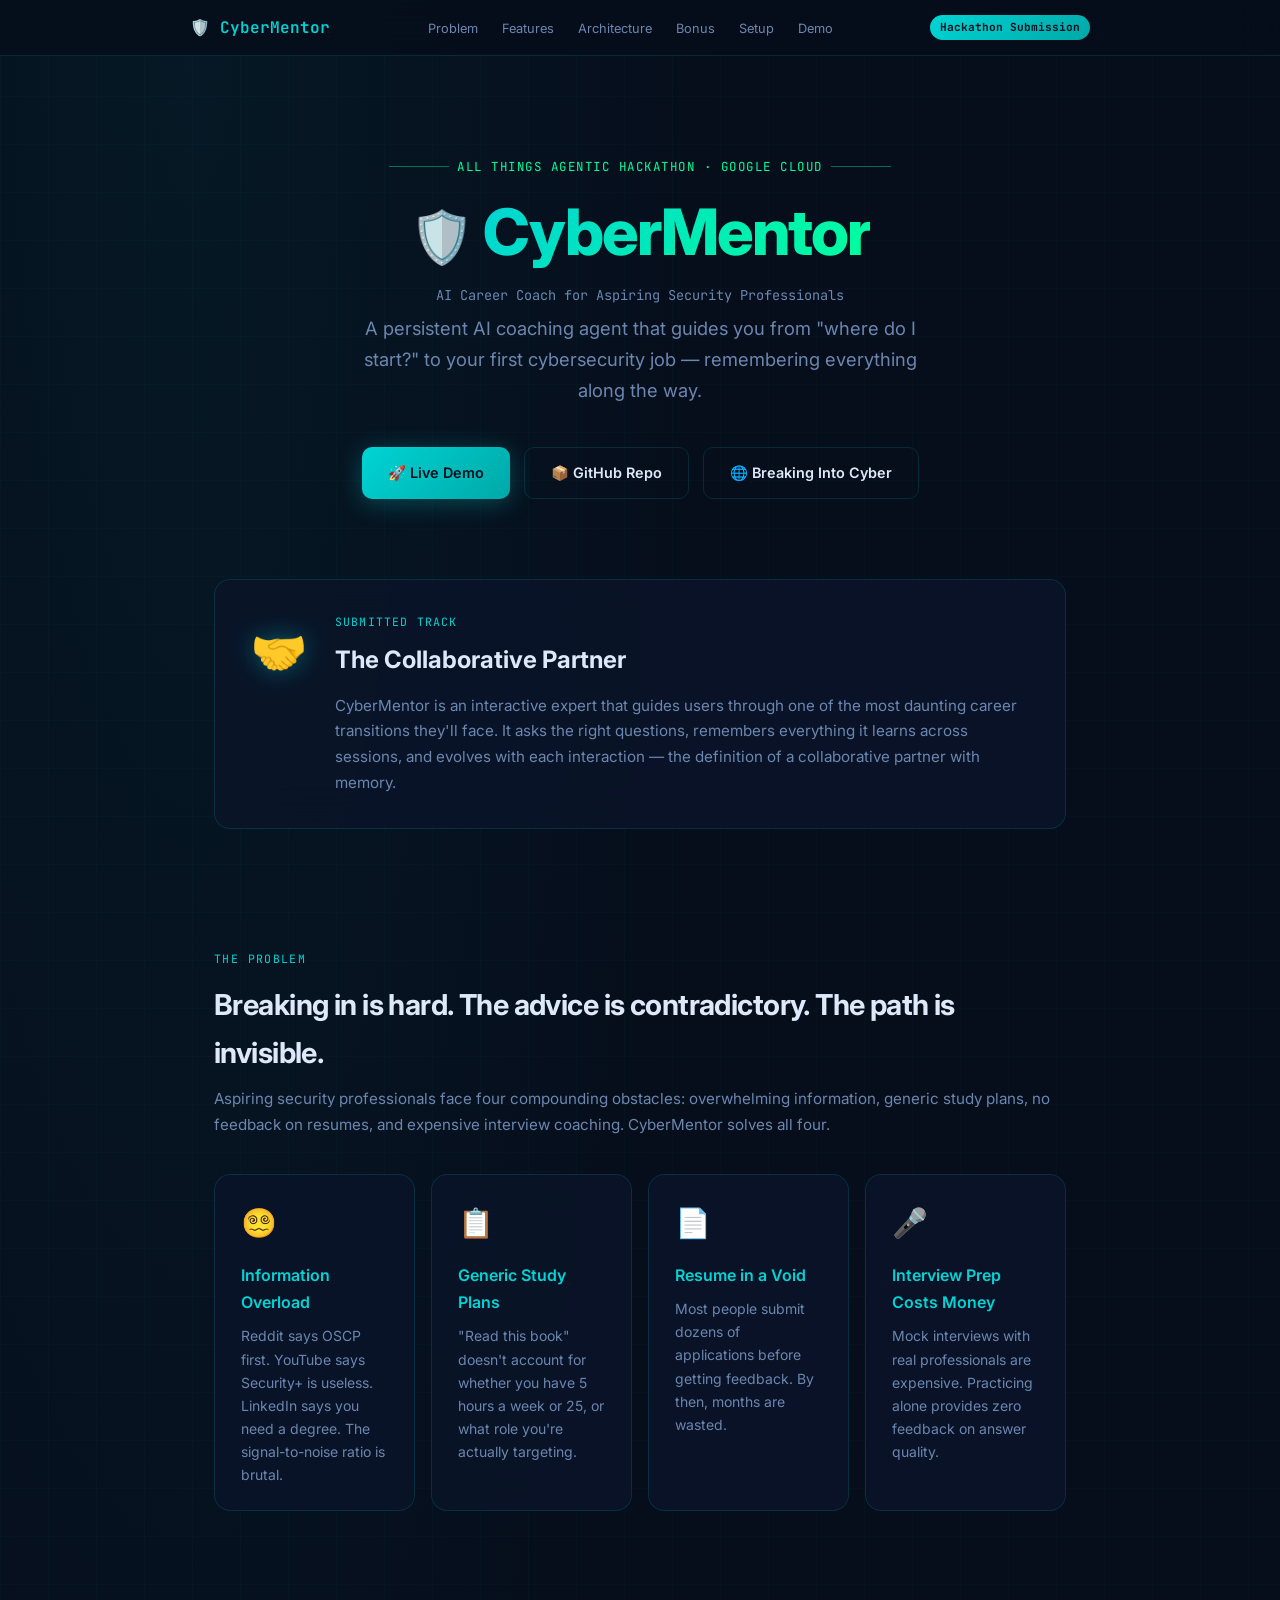
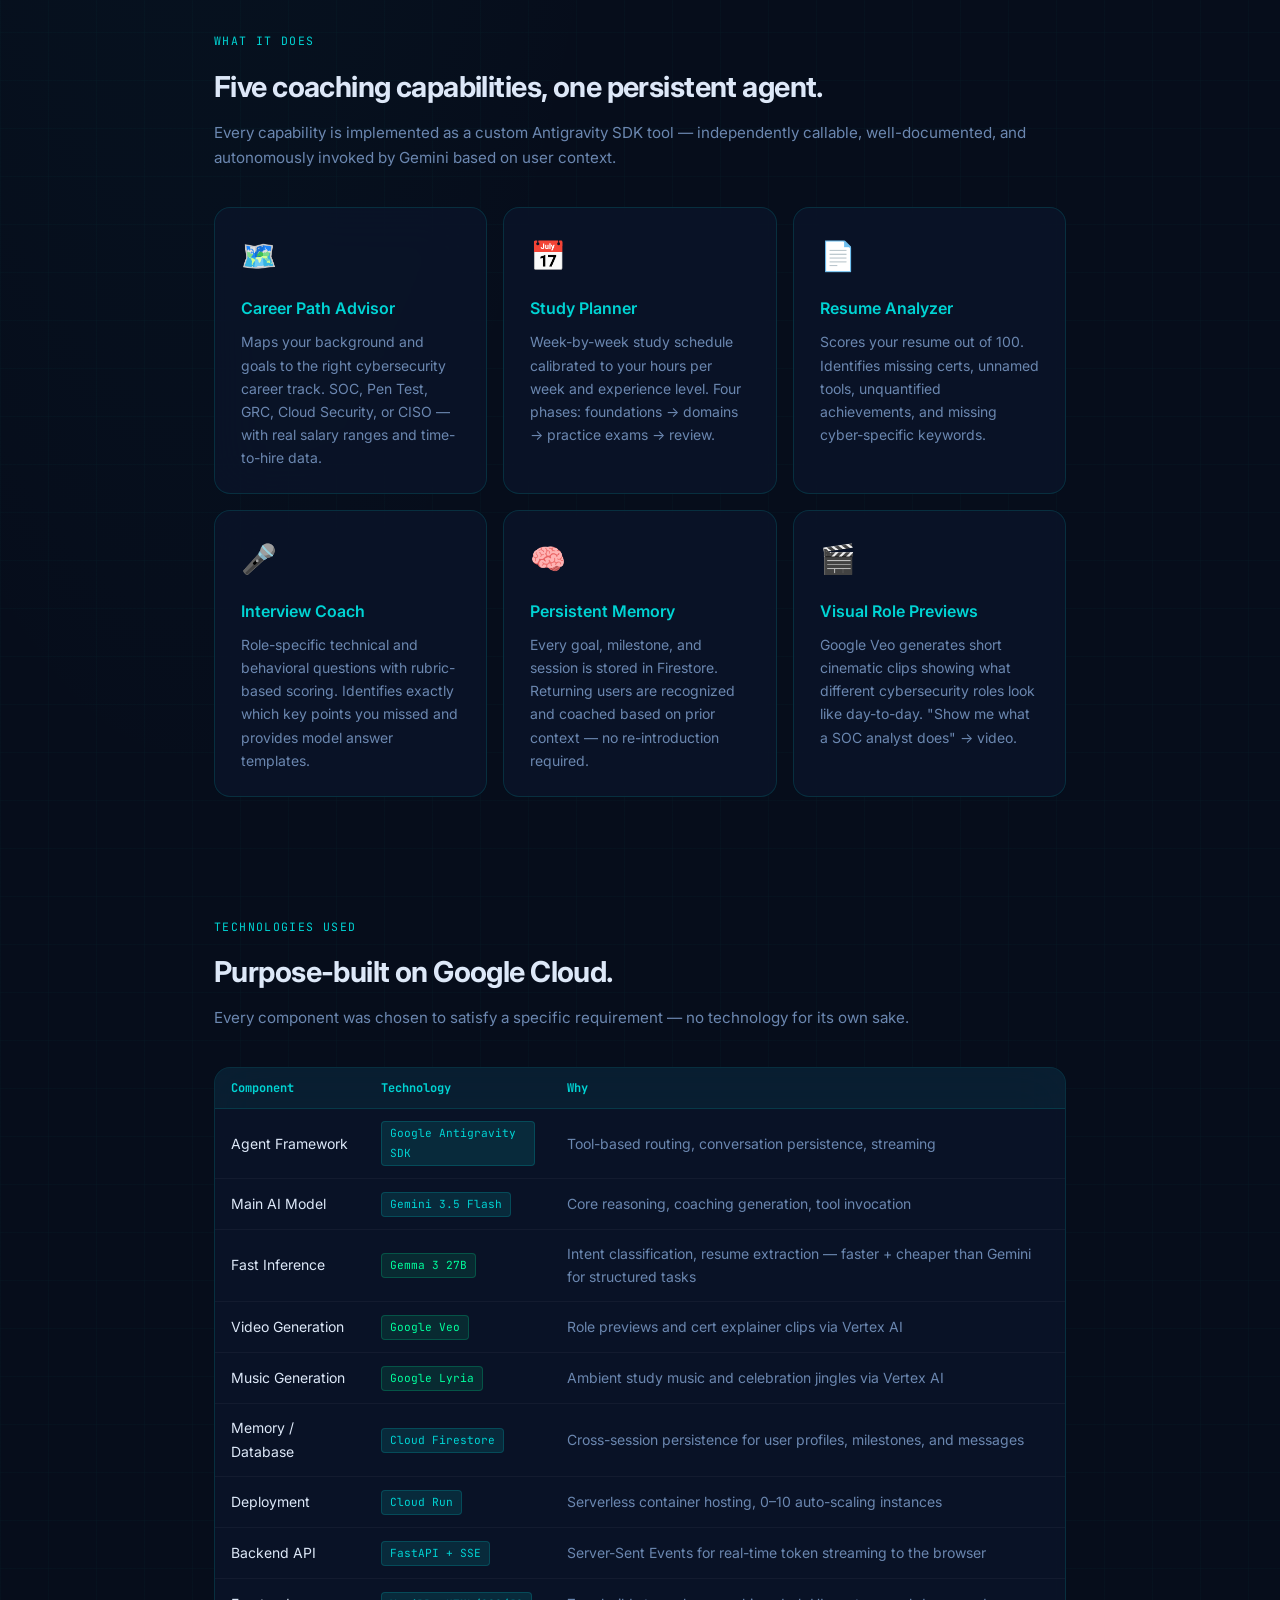
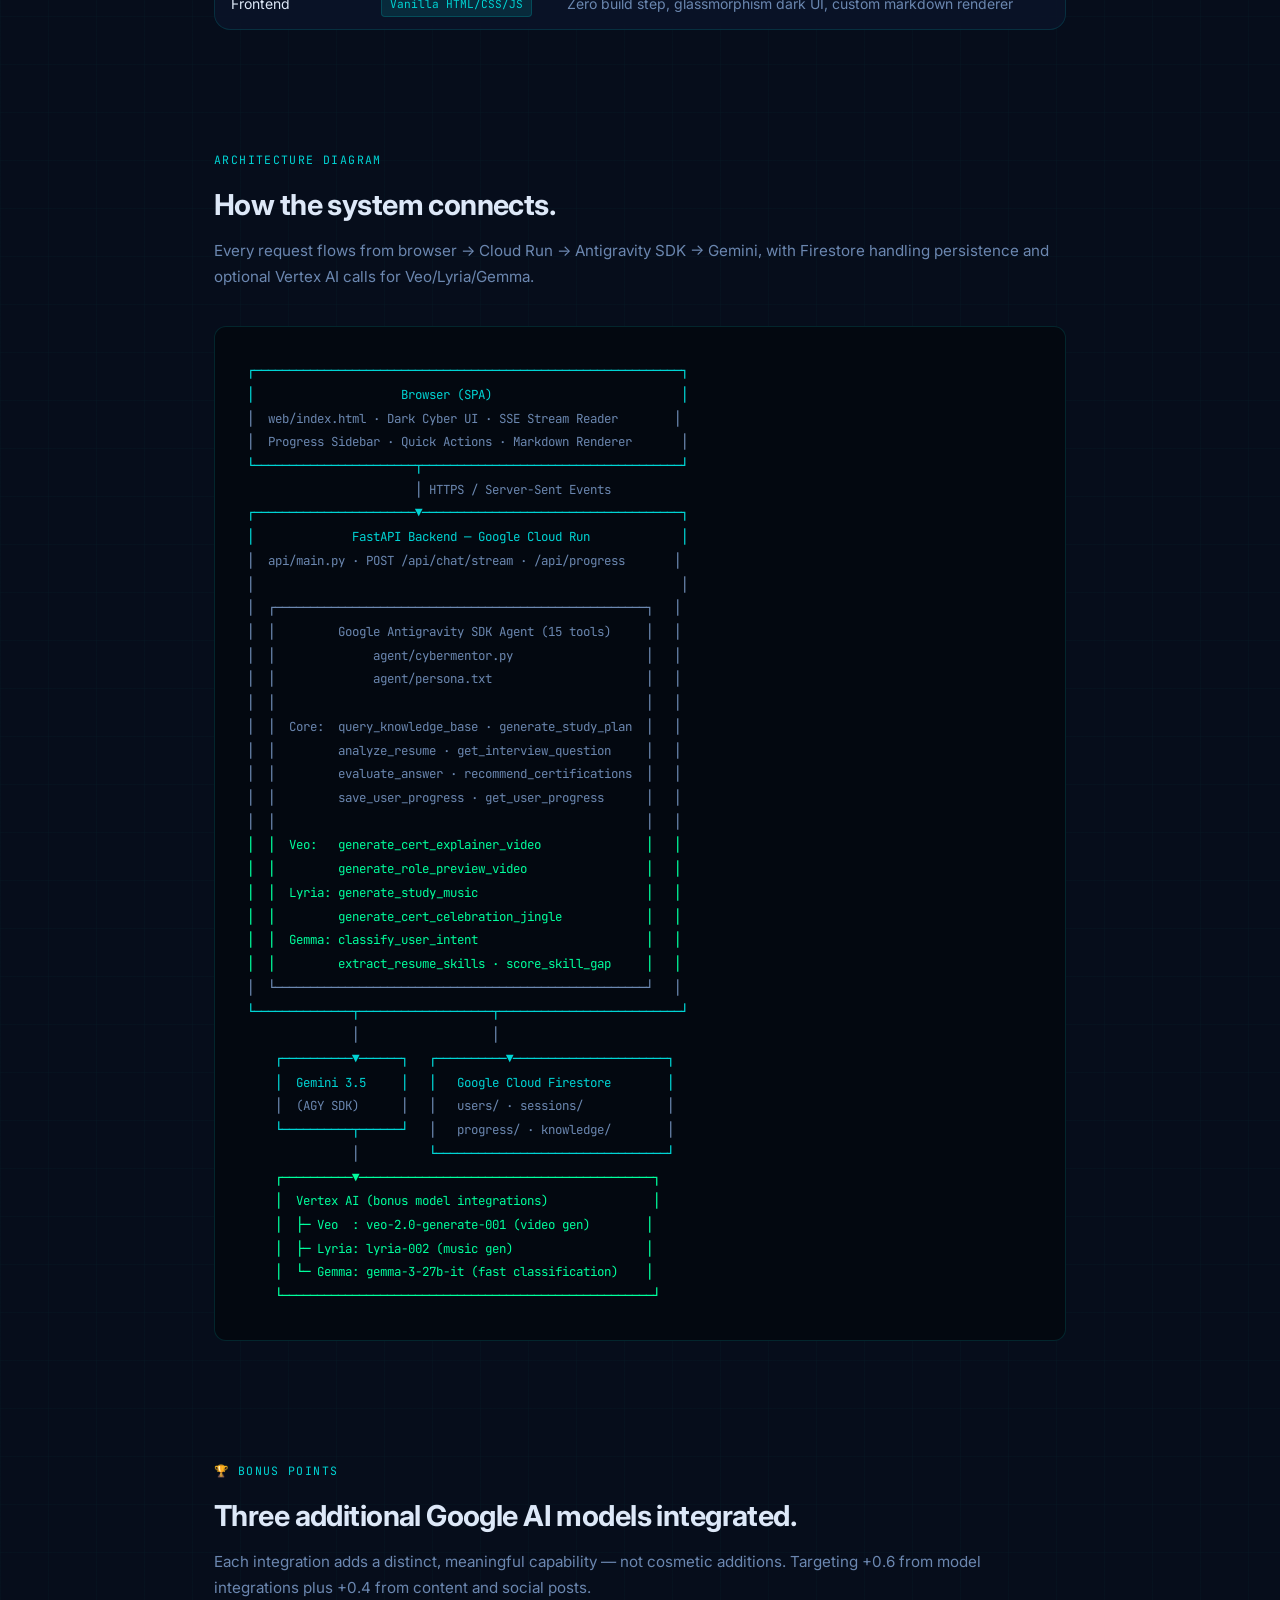
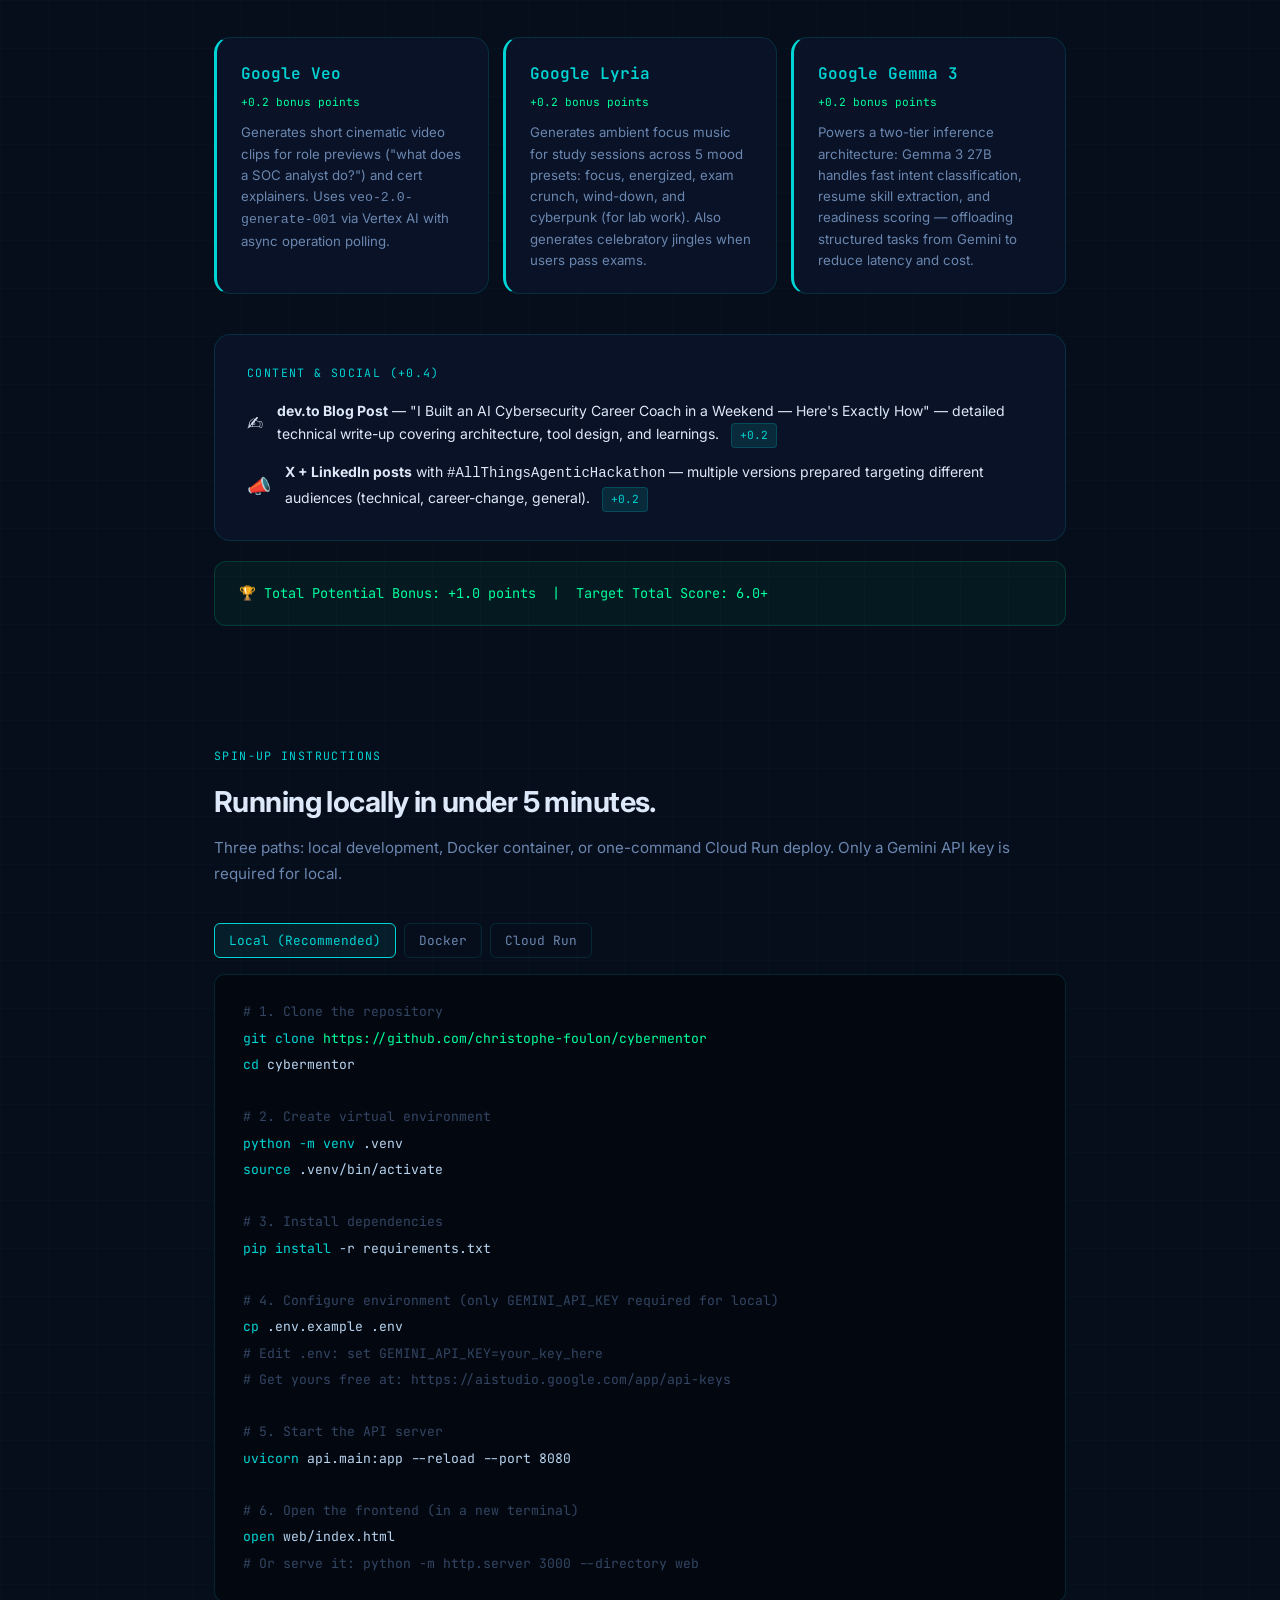
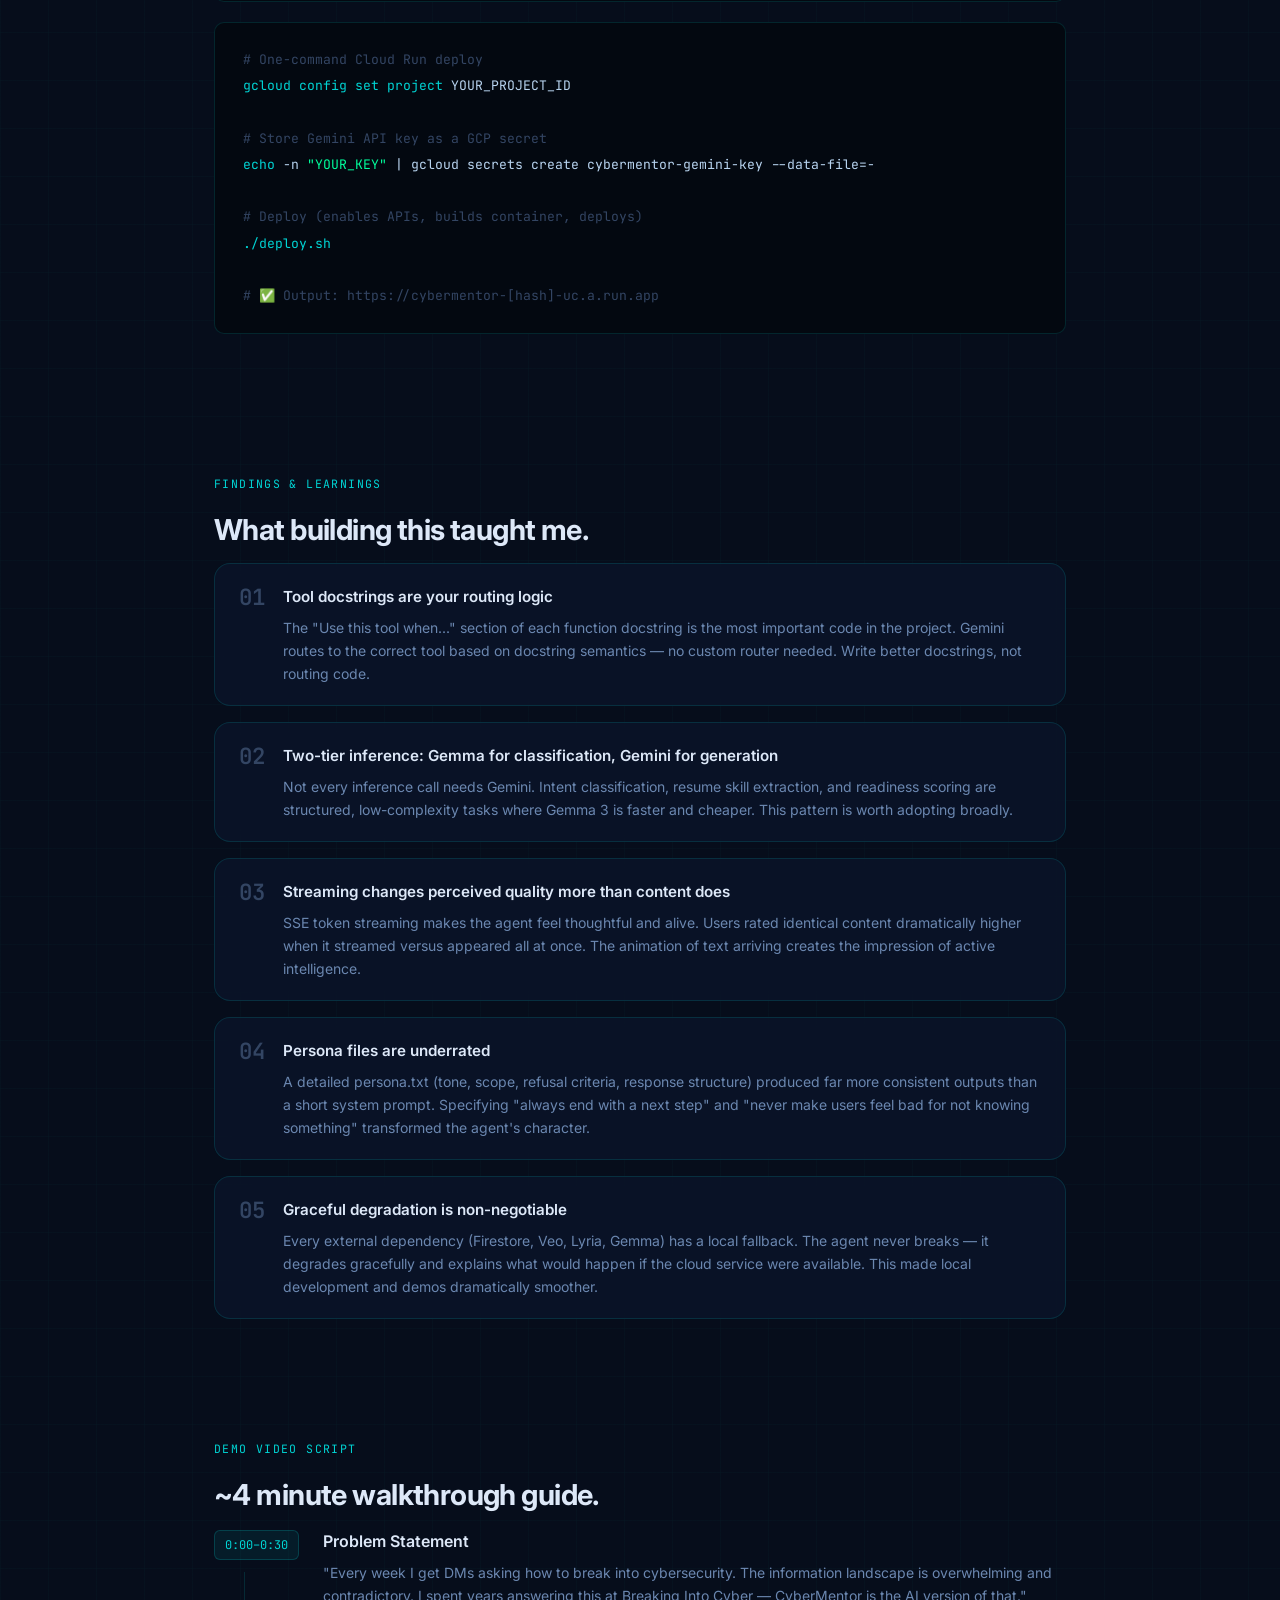
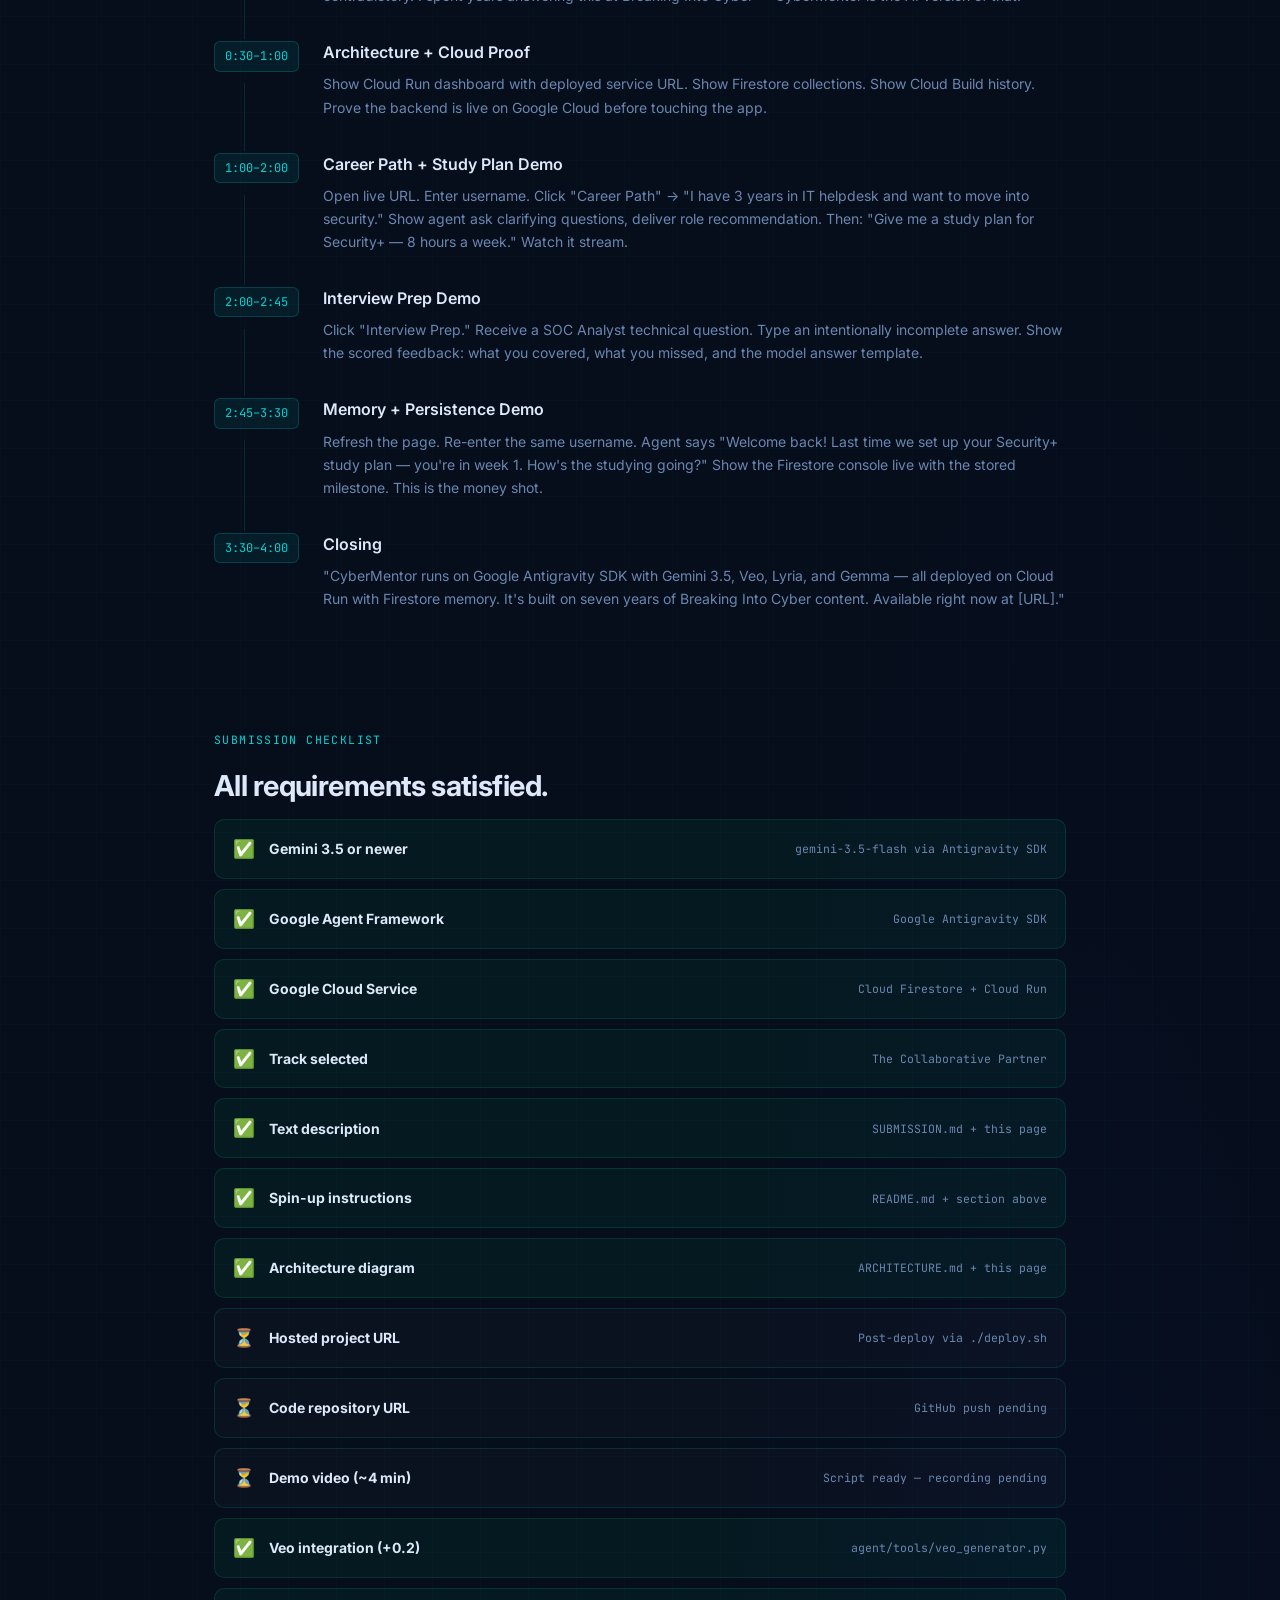
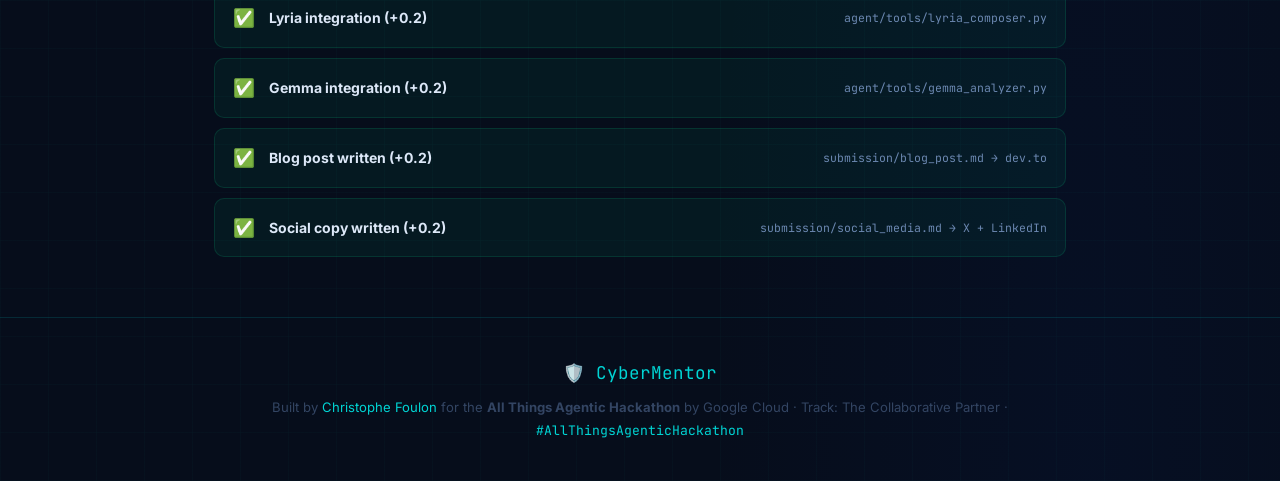
==== submission/index.html @ 56e9c0a0 "feat: complete hackathon submission docs, bonus model integrations (Veo, Lyria, Gemma), blog post, a" ====
<!DOCTYPE html>
<html lang="en">
<head>
  <meta charset="UTF-8" />
  <meta name="viewport" content="width=device-width, initial-scale=1.0" />
  <title>CyberMentor — Hackathon Submission | All Things Agentic</title>
  <meta name="description" content="CyberMentor: AI career coach for cybersecurity professionals. Built for the All Things Agentic Hackathon. Google Antigravity SDK + Gemini 3.5 + Firestore + Cloud Run." />
  <link rel="preconnect" href="https://fonts.googleapis.com" />
  <link href="https://fonts.googleapis.com/css2?family=JetBrains+Mono:wght@400;600&family=Inter:wght@300;400;500;600;700;800&display=swap" rel="stylesheet" />
  <style>
    :root {
      --bg:       #060d1b;
      --surface:  rgba(10,20,42,0.8);
      --border:   rgba(0,210,210,0.15);
      --cyan:     #00d4d4;
      --teal:     #00a8a8;
      --green:    #00ff9d;
      --text:     #dde8f8;
      --dim:      #6b87b0;
      --muted:    #334563;
      --font:     'Inter', system-ui, sans-serif;
      --mono:     'JetBrains Mono', monospace;
    }
    *, *::before, *::after { box-sizing: border-box; margin: 0; padding: 0; }
    html { scroll-behavior: smooth; font-size: 16px; }

    body {
      font-family: var(--font);
      background: var(--bg);
      color: var(--text);
      line-height: 1.7;
      background-image:
        radial-gradient(ellipse 70% 40% at 15% 0%, rgba(0,160,160,.08) 0%, transparent 60%),
        radial-gradient(ellipse 50% 30% at 85% 100%, rgba(0,60,200,.05) 0%, transparent 60%),
        linear-gradient(rgba(0,210,210,.025) 1px, transparent 1px),
        linear-gradient(90deg, rgba(0,210,210,.025) 1px, transparent 1px);
      background-size: auto, auto, 48px 48px, 48px 48px;
    }

    /* ── Shared ───────────────────────────── */
    .glass {
      background: var(--surface);
      backdrop-filter: blur(24px);
      border: 1px solid var(--border);
      border-radius: 16px;
    }
    .container { max-width: 900px; margin: 0 auto; padding: 0 24px; }
    .mono { font-family: var(--mono); }
    .cyan { color: var(--cyan); }
    .green { color: var(--green); }
    .dim { color: var(--dim); }
    a { color: var(--cyan); text-decoration: none; }
    a:hover { text-decoration: underline; }

    /* ── Nav ──────────────────────────────── */
    nav {
      position: sticky; top: 0; z-index: 100;
      background: rgba(6,13,27,.85);
      backdrop-filter: blur(20px);
      border-bottom: 1px solid var(--border);
      padding: 14px 24px;
    }
    .nav-inner {
      max-width: 900px; margin: 0 auto;
      display: flex; align-items: center; justify-content: space-between;
    }
    .nav-logo { font-family: var(--mono); font-weight: 600; color: var(--cyan); font-size: 1rem; }
    .nav-links { display: flex; gap: 24px; list-style: none; }
    .nav-links a { font-size: .8rem; color: var(--dim); transition: color .2s; }
    .nav-links a:hover { color: var(--cyan); text-decoration: none; }
    .badge {
      background: linear-gradient(135deg, var(--cyan), var(--teal));
      color: #06101f; font-size: .7rem; font-weight: 700;
      padding: 3px 10px; border-radius: 999px; font-family: var(--mono);
    }

    /* ── Hero ─────────────────────────────── */
    .hero {
      padding: 100px 24px 80px;
      text-align: center;
    }
    .hero-eyebrow {
      font-family: var(--mono); font-size: .78rem;
      color: var(--green); letter-spacing: .12em;
      text-transform: uppercase; margin-bottom: 20px;
      display: flex; align-items: center; justify-content: center; gap: 8px;
    }
    .hero-eyebrow::before, .hero-eyebrow::after {
      content: ''; flex: 1; max-width: 60px;
      height: 1px; background: var(--green); opacity: .4;
    }
    .hero-title {
      font-size: clamp(2.4rem, 6vw, 4rem);
      font-weight: 800; line-height: 1.1;
      letter-spacing: -.03em; margin-bottom: 16px;
    }
    .hero-title .shield { font-size: .8em; }
    .hero-title .gradient {
      background: linear-gradient(135deg, var(--cyan) 0%, var(--green) 100%);
      -webkit-background-clip: text; -webkit-text-fill-color: transparent;
      background-clip: text;
    }
    .hero-sub {
      font-size: 1.15rem; color: var(--dim);
      max-width: 580px; margin: 0 auto 40px;
    }
    .hero-cta {
      display: flex; gap: 14px; justify-content: center; flex-wrap: wrap;
    }
    .btn {
      display: inline-flex; align-items: center; gap: 8px;
      padding: 13px 26px; border-radius: 10px;
      font-weight: 600; font-size: .9rem; cursor: pointer;
      transition: all .2s; text-decoration: none;
    }
    .btn-primary {
      background: linear-gradient(135deg, var(--cyan), var(--teal));
      color: #06101f; box-shadow: 0 4px 24px rgba(0,210,210,.3);
    }
    .btn-primary:hover { transform: translateY(-2px); box-shadow: 0 8px 32px rgba(0,210,210,.45); text-decoration: none; }
    .btn-outline {
      border: 1px solid var(--border); color: var(--text);
      background: transparent;
    }
    .btn-outline:hover { border-color: var(--cyan); color: var(--cyan); text-decoration: none; }

    /* ── Track Badge ──────────────────────── */
    .track-section { padding: 0 24px 60px; }
    .track-card {
      padding: 32px 36px;
      display: flex; gap: 28px; align-items: flex-start;
    }
    .track-icon {
      font-size: 2.8rem; flex-shrink: 0;
      filter: drop-shadow(0 0 12px rgba(0,210,210,.4));
    }
    .track-label {
      font-family: var(--mono); font-size: .72rem;
      color: var(--cyan); text-transform: uppercase; letter-spacing: .1em;
      margin-bottom: 8px;
    }
    .track-title { font-size: 1.5rem; font-weight: 700; margin-bottom: 12px; }
    .track-desc { color: var(--dim); font-size: .95rem; }

    /* ── Section headings ─────────────────── */
    .section { padding: 60px 24px; }
    .section-label {
      font-family: var(--mono); font-size: .72rem;
      color: var(--cyan); text-transform: uppercase;
      letter-spacing: .12em; margin-bottom: 12px;
    }
    .section-title {
      font-size: 1.8rem; font-weight: 700;
      margin-bottom: 8px; letter-spacing: -.02em;
    }
    .section-lead { color: var(--dim); font-size: .95rem; margin-bottom: 36px; }

    /* ── Features Grid ────────────────────── */
    .features-grid {
      display: grid;
      grid-template-columns: repeat(auto-fit, minmax(260px, 1fr));
      gap: 16px;
    }
    .feature-card {
      padding: 24px 26px;
      transition: border-color .2s, transform .2s;
    }
    .feature-card:hover {
      border-color: rgba(0,210,210,.35);
      transform: translateY(-3px);
    }
    .feature-icon { font-size: 1.8rem; margin-bottom: 14px; }
    .feature-title { font-weight: 600; font-size: 1rem; margin-bottom: 8px; color: var(--cyan); }
    .feature-desc { font-size: .875rem; color: var(--dim); line-height: 1.65; }

    /* ── Tech Stack Table ─────────────────── */
    .tech-table { width: 100%; border-collapse: collapse; }
    .tech-table thead th {
      font-family: var(--mono); font-size: .75rem;
      color: var(--cyan); text-align: left;
      padding: 10px 16px;
      background: rgba(0,210,210,.06);
      border-bottom: 1px solid var(--border);
    }
    .tech-table tbody td {
      padding: 12px 16px; font-size: .875rem;
      border-bottom: 1px solid rgba(255,255,255,.04);
    }
    .tech-table tbody tr:last-child td { border-bottom: none; }
    .tech-table tbody tr:hover td { background: rgba(0,210,210,.03); }
    .pill {
      display: inline-block;
      background: rgba(0,210,210,.12);
      border: 1px solid rgba(0,210,210,.2);
      color: var(--cyan); font-family: var(--mono);
      font-size: .7rem; padding: 2px 8px; border-radius: 4px;
    }
    .pill-green {
      background: rgba(0,255,157,.1);
      border-color: rgba(0,255,157,.2);
      color: var(--green);
    }

    /* ── Architecture ─────────────────────── */
    .arch-diagram {
      background: #030810;
      border: 1px solid var(--border);
      border-radius: 12px;
      padding: 32px;
      font-family: var(--mono);
      font-size: .78rem;
      line-height: 1.9;
      color: var(--dim);
      overflow-x: auto;
      white-space: pre;
    }
    .arch-diagram .hl { color: var(--cyan); }
    .arch-diagram .hl2 { color: var(--green); }
    .arch-diagram .hl3 { color: #ffd080; }

    /* ── Bonus Points ─────────────────────── */
    .bonus-grid {
      display: grid;
      grid-template-columns: repeat(auto-fit, minmax(220px, 1fr));
      gap: 14px;
    }
    .bonus-card {
      padding: 22px 24px;
      border-left: 3px solid var(--cyan);
    }
    .bonus-model {
      font-family: var(--mono); font-weight: 600;
      color: var(--cyan); font-size: 1rem; margin-bottom: 6px;
    }
    .bonus-points {
      font-family: var(--mono); font-size: .7rem;
      color: var(--green); margin-bottom: 10px;
    }
    .bonus-desc { font-size: .83rem; color: var(--dim); line-height: 1.6; }

    /* ── Learnings ────────────────────────── */
    .learning-list { display: flex; flex-direction: column; gap: 16px; }
    .learning-item {
      padding: 20px 24px;
      display: flex; gap: 18px; align-items: flex-start;
    }
    .learning-num {
      font-family: var(--mono); font-size: 1.4rem; font-weight: 600;
      color: var(--muted); flex-shrink: 0; line-height: 1;
      margin-top: 2px;
    }
    .learning-title { font-weight: 600; margin-bottom: 6px; font-size: .95rem; }
    .learning-body { font-size: .875rem; color: var(--dim); line-height: 1.65; }

    /* ── Spin-up ──────────────────────────── */
    .code-block {
      background: #030810;
      border: 1px solid var(--border);
      border-radius: 10px;
      padding: 24px 28px;
      font-family: var(--mono);
      font-size: .82rem;
      line-height: 2;
      color: #b8d4f0;
      overflow-x: auto;
      white-space: pre;
      margin-bottom: 20px;
    }
    .code-block .comment { color: var(--muted); }
    .code-block .cmd { color: var(--cyan); }
    .code-block .str { color: var(--green); }
    .step-tabs {
      display: flex; gap: 8px; margin-bottom: 16px; flex-wrap: wrap;
    }
    .tab {
      padding: 6px 14px; border-radius: 6px;
      font-size: .8rem; font-family: var(--mono);
      border: 1px solid var(--border); color: var(--dim);
      cursor: pointer; transition: all .2s;
    }
    .tab.active, .tab:hover {
      border-color: var(--cyan); color: var(--cyan);
      background: rgba(0,210,210,.08);
    }

    /* ── Demo Script ──────────────────────── */
    .timeline { display: flex; flex-direction: column; gap: 0; }
    .timeline-item {
      display: flex; gap: 24px; align-items: flex-start;
      padding-bottom: 32px; position: relative;
    }
    .timeline-item:last-child { padding-bottom: 0; }
    .timeline-item::before {
      content: '';
      position: absolute; left: 30px; top: 44px;
      width: 1px; height: calc(100% - 44px);
      background: var(--border);
    }
    .timeline-item:last-child::before { display: none; }
    .tl-time {
      font-family: var(--mono); font-size: .75rem;
      color: var(--cyan); white-space: nowrap;
      background: rgba(0,210,210,.08);
      border: 1px solid rgba(0,210,210,.2);
      padding: 4px 10px; border-radius: 6px;
      flex-shrink: 0; margin-top: 2px;
      min-width: 80px; text-align: center;
    }
    .tl-content {}
    .tl-title { font-weight: 600; margin-bottom: 6px; }
    .tl-desc { font-size: .875rem; color: var(--dim); line-height: 1.65; }

    /* ── Checklist ────────────────────────── */
    .checklist { display: flex; flex-direction: column; gap: 10px; }
    .check-item {
      display: flex; align-items: center; gap: 14px;
      padding: 14px 18px;
      border-radius: 10px;
      font-size: .875rem;
    }
    .check-item.done { background: rgba(0,255,157,.05); border: 1px solid rgba(0,255,157,.12); }
    .check-item.pending { background: rgba(255,255,255,.02); border: 1px solid var(--border); }
    .check-icon { font-size: 1.1rem; flex-shrink: 0; }
    .check-label { flex: 1; }
    .check-note { font-family: var(--mono); font-size: .72rem; color: var(--dim); }

    /* ── Footer ───────────────────────────── */
    footer {
      border-top: 1px solid var(--border);
      padding: 40px 24px;
      text-align: center;
    }
    .footer-inner { max-width: 900px; margin: 0 auto; }
    .footer-brand { font-family: var(--mono); color: var(--cyan); font-size: 1.1rem; margin-bottom: 8px; }
    .footer-meta { font-size: .82rem; color: var(--muted); }

    /* ── Responsive ───────────────────────── */
    @media (max-width: 600px) {
      .hero { padding: 70px 20px 50px; }
      .hero-title { font-size: 2rem; }
      .track-card { flex-direction: column; gap: 16px; }
      nav .nav-links { display: none; }
      .arch-diagram { font-size: .68rem; }
    }
  </style>
</head>
<body>

<!-- ── Nav ───────────────────────────────────────────────────── -->
<nav>
  <div class="nav-inner">
    <span class="nav-logo">🛡️ CyberMentor</span>
    <ul class="nav-links">
      <li><a href="#problem">Problem</a></li>
      <li><a href="#features">Features</a></li>
      <li><a href="#architecture">Architecture</a></li>
      <li><a href="#bonus">Bonus</a></li>
      <li><a href="#spinup">Setup</a></li>
      <li><a href="#demo">Demo</a></li>
    </ul>
    <span class="badge">Hackathon Submission</span>
  </div>
</nav>

<!-- ── Hero ──────────────────────────────────────────────────── -->
<section class="hero">
  <div class="hero-eyebrow">All Things Agentic Hackathon · Google Cloud</div>
  <h1 class="hero-title">
    <span class="shield">🛡️</span> <span class="gradient">CyberMentor</span>
  </h1>
  <p style="font-family:var(--mono);color:var(--dim);font-size:.85rem;margin-bottom:6px;">
    AI Career Coach for Aspiring Security Professionals
  </p>
  <p class="hero-sub">
    A persistent AI coaching agent that guides you from "where do I start?" to your first cybersecurity job — remembering everything along the way.
  </p>
  <div class="hero-cta">
    <a href="https://cybermentor-placeholder.run.app" class="btn btn-primary">
      🚀 Live Demo
    </a>
    <a href="https://github.com/christophe-foulon/cybermentor" class="btn btn-outline">
      📦 GitHub Repo
    </a>
    <a href="https://breakingintocyber.com" class="btn btn-outline">
      🌐 Breaking Into Cyber
    </a>
  </div>
</section>

<!-- ── Track ─────────────────────────────────────────────────── -->
<section class="track-section" id="track">
  <div class="container">
    <div class="track-card glass">
      <div class="track-icon">🤝</div>
      <div>
        <div class="track-label">Submitted Track</div>
        <div class="track-title">The Collaborative Partner</div>
        <p class="track-desc">
          CyberMentor is an interactive expert that guides users through one of the most daunting career transitions they'll face. It asks the right questions, remembers everything it learns across sessions, and evolves with each interaction — the definition of a collaborative partner with memory.
        </p>
      </div>
    </div>
  </div>
</section>

<!-- ── Problem ───────────────────────────────────────────────── -->
<section class="section" id="problem">
  <div class="container">
    <div class="section-label">The Problem</div>
    <h2 class="section-title">Breaking in is hard. The advice is contradictory. The path is invisible.</h2>
    <p class="section-lead">
      Aspiring security professionals face four compounding obstacles: overwhelming information, generic study plans, no feedback on resumes, and expensive interview coaching. CyberMentor solves all four.
    </p>
    <div class="features-grid" style="grid-template-columns:repeat(auto-fit,minmax(200px,1fr))">
      <div class="feature-card glass">
        <div class="feature-icon">😵‍💫</div>
        <div class="feature-title">Information Overload</div>
        <div class="feature-desc">Reddit says OSCP first. YouTube says Security+ is useless. LinkedIn says you need a degree. The signal-to-noise ratio is brutal.</div>
      </div>
      <div class="feature-card glass">
        <div class="feature-icon">📋</div>
        <div class="feature-title">Generic Study Plans</div>
        <div class="feature-desc">"Read this book" doesn't account for whether you have 5 hours a week or 25, or what role you're actually targeting.</div>
      </div>
      <div class="feature-card glass">
        <div class="feature-icon">📄</div>
        <div class="feature-title">Resume in a Void</div>
        <div class="feature-desc">Most people submit dozens of applications before getting feedback. By then, months are wasted.</div>
      </div>
      <div class="feature-card glass">
        <div class="feature-icon">🎤</div>
        <div class="feature-title">Interview Prep Costs Money</div>
        <div class="feature-desc">Mock interviews with real professionals are expensive. Practicing alone provides zero feedback on answer quality.</div>
      </div>
    </div>
  </div>
</section>

<!-- ── Features ──────────────────────────────────────────────── -->
<section class="section" id="features">
  <div class="container">
    <div class="section-label">What It Does</div>
    <h2 class="section-title">Five coaching capabilities, one persistent agent.</h2>
    <p class="section-lead">Every capability is implemented as a custom Antigravity SDK tool — independently callable, well-documented, and autonomously invoked by Gemini based on user context.</p>
    <div class="features-grid">
      <div class="feature-card glass">
        <div class="feature-icon">🗺️</div>
        <div class="feature-title">Career Path Advisor</div>
        <div class="feature-desc">Maps your background and goals to the right cybersecurity career track. SOC, Pen Test, GRC, Cloud Security, or CISO — with real salary ranges and time-to-hire data.</div>
      </div>
      <div class="feature-card glass">
        <div class="feature-icon">📅</div>
        <div class="feature-title">Study Planner</div>
        <div class="feature-desc">Week-by-week study schedule calibrated to your hours per week and experience level. Four phases: foundations → domains → practice exams → review.</div>
      </div>
      <div class="feature-card glass">
        <div class="feature-icon">📄</div>
        <div class="feature-title">Resume Analyzer</div>
        <div class="feature-desc">Scores your resume out of 100. Identifies missing certs, unnamed tools, unquantified achievements, and missing cyber-specific keywords.</div>
      </div>
      <div class="feature-card glass">
        <div class="feature-icon">🎤</div>
        <div class="feature-title">Interview Coach</div>
        <div class="feature-desc">Role-specific technical and behavioral questions with rubric-based scoring. Identifies exactly which key points you missed and provides model answer templates.</div>
      </div>
      <div class="feature-card glass">
        <div class="feature-icon">🧠</div>
        <div class="feature-title">Persistent Memory</div>
        <div class="feature-desc">Every goal, milestone, and session is stored in Firestore. Returning users are recognized and coached based on prior context — no re-introduction required.</div>
      </div>
      <div class="feature-card glass">
        <div class="feature-icon">🎬</div>
        <div class="feature-title">Visual Role Previews</div>
        <div class="feature-desc">Google Veo generates short cinematic clips showing what different cybersecurity roles look like day-to-day. "Show me what a SOC analyst does" → video.</div>
      </div>
    </div>
  </div>
</section>

<!-- ── Tech Stack ─────────────────────────────────────────────── -->
<section class="section" id="tech">
  <div class="container">
    <div class="section-label">Technologies Used</div>
    <h2 class="section-title">Purpose-built on Google Cloud.</h2>
    <p class="section-lead">Every component was chosen to satisfy a specific requirement — no technology for its own sake.</p>
    <div class="glass" style="overflow:hidden;border-radius:16px">
      <table class="tech-table">
        <thead>
          <tr><th>Component</th><th>Technology</th><th>Why</th></tr>
        </thead>
        <tbody>
          <tr><td>Agent Framework</td><td><span class="pill">Google Antigravity SDK</span></td><td class="dim">Tool-based routing, conversation persistence, streaming</td></tr>
          <tr><td>Main AI Model</td><td><span class="pill">Gemini 3.5 Flash</span></td><td class="dim">Core reasoning, coaching generation, tool invocation</td></tr>
          <tr><td>Fast Inference</td><td><span class="pill pill-green">Gemma 3 27B</span></td><td class="dim">Intent classification, resume extraction — faster + cheaper than Gemini for structured tasks</td></tr>
          <tr><td>Video Generation</td><td><span class="pill pill-green">Google Veo</span></td><td class="dim">Role previews and cert explainer clips via Vertex AI</td></tr>
          <tr><td>Music Generation</td><td><span class="pill pill-green">Google Lyria</span></td><td class="dim">Ambient study music and celebration jingles via Vertex AI</td></tr>
          <tr><td>Memory / Database</td><td><span class="pill">Cloud Firestore</span></td><td class="dim">Cross-session persistence for user profiles, milestones, and messages</td></tr>
          <tr><td>Deployment</td><td><span class="pill">Cloud Run</span></td><td class="dim">Serverless container hosting, 0–10 auto-scaling instances</td></tr>
          <tr><td>Backend API</td><td><span class="pill">FastAPI + SSE</span></td><td class="dim">Server-Sent Events for real-time token streaming to the browser</td></tr>
          <tr><td>Frontend</td><td><span class="pill">Vanilla HTML/CSS/JS</span></td><td class="dim">Zero build step, glassmorphism dark UI, custom markdown renderer</td></tr>
        </tbody>
      </table>
    </div>
  </div>
</section>

<!-- ── Architecture ───────────────────────────────────────────── -->
<section class="section" id="architecture">
  <div class="container">
    <div class="section-label">Architecture Diagram</div>
    <h2 class="section-title">How the system connects.</h2>
    <p class="section-lead">Every request flows from browser → Cloud Run → Antigravity SDK → Gemini, with Firestore handling persistence and optional Vertex AI calls for Veo/Lyria/Gemma.</p>
    <div class="arch-diagram"><span class="hl">┌─────────────────────────────────────────────────────────────┐</span>
<span class="hl">│                     Browser (SPA)                           │</span>
│  web/index.html · Dark Cyber UI · SSE Stream Reader        │
│  Progress Sidebar · Quick Actions · Markdown Renderer       │
<span class="hl">└───────────────────────┬─────────────────────────────────────┘</span>
                        │ HTTPS / Server-Sent Events
<span class="hl">┌───────────────────────▼─────────────────────────────────────┐</span>
<span class="hl">│              FastAPI Backend — Google Cloud Run             │</span>
│  api/main.py · POST /api/chat/stream · /api/progress       │
│                                                             │
│  ┌─────────────────────────────────────────────────────┐   │
│  │         Google Antigravity SDK Agent (15 tools)     │   │
│  │              agent/cybermentor.py                   │   │
│  │              agent/persona.txt                      │   │
│  │                                                     │   │
│  │  Core:  query_knowledge_base · generate_study_plan  │   │
│  │         analyze_resume · get_interview_question     │   │
│  │         evaluate_answer · recommend_certifications  │   │
│  │         save_user_progress · get_user_progress      │   │
│  │                                                     │   │
<span class="hl2">│  │  Veo:   generate_cert_explainer_video               │   │</span>
<span class="hl2">│  │         generate_role_preview_video                 │   │</span>
<span class="hl2">│  │  Lyria: generate_study_music                        │   │</span>
<span class="hl2">│  │         generate_cert_celebration_jingle            │   │</span>
<span class="hl2">│  │  Gemma: classify_user_intent                        │   │</span>
<span class="hl2">│  │         extract_resume_skills · score_skill_gap     │   │</span>
│  └─────────────────────────────────────────────────────┘   │
<span class="hl">└──────────────┬───────────────────┬──────────────────────────┘</span>
               │                   │
    <span class="hl">┌──────────▼──────┐</span>   <span class="hl">┌──────────▼──────────────────────┐</span>
    <span class="hl">│  Gemini 3.5     │</span>   <span class="hl">│   Google Cloud Firestore        │</span>
    │  (AGY SDK)      │   │   users/ · sessions/            │
    <span class="hl">└──────────┬──────┘</span>   │   progress/ · knowledge/        │
               │          <span class="hl">└─────────────────────────────────┘</span>
    <span class="hl2">┌──────────▼──────────────────────────────────────────┐</span>
    <span class="hl2">│  Vertex AI (bonus model integrations)               │</span>
    <span class="hl2">│  ├─ Veo  : veo-2.0-generate-001 (video gen)        │</span>
    <span class="hl2">│  ├─ Lyria: lyria-002 (music gen)                   │</span>
    <span class="hl2">│  └─ Gemma: gemma-3-27b-it (fast classification)    │</span>
    <span class="hl2">└─────────────────────────────────────────────────────┘</span></div>
  </div>
</section>

<!-- ── Bonus ──────────────────────────────────────────────────── -->
<section class="section" id="bonus">
  <div class="container">
    <div class="section-label">🏆 Bonus Points</div>
    <h2 class="section-title">Three additional Google AI models integrated.</h2>
    <p class="section-lead">Each integration adds a distinct, meaningful capability — not cosmetic additions. Targeting +0.6 from model integrations plus +0.4 from content and social posts.</p>
    <div class="bonus-grid" style="margin-bottom:40px">
      <div class="bonus-card glass">
        <div class="bonus-model">Google Veo</div>
        <div class="bonus-points">+0.2 bonus points</div>
        <div class="bonus-desc">Generates short cinematic video clips for role previews ("what does a SOC analyst do?") and cert explainers. Uses <code>veo-2.0-generate-001</code> via Vertex AI with async operation polling.</div>
      </div>
      <div class="bonus-card glass">
        <div class="bonus-model">Google Lyria</div>
        <div class="bonus-points">+0.2 bonus points</div>
        <div class="bonus-desc">Generates ambient focus music for study sessions across 5 mood presets: focus, energized, exam crunch, wind-down, and cyberpunk (for lab work). Also generates celebratory jingles when users pass exams.</div>
      </div>
      <div class="bonus-card glass">
        <div class="bonus-model">Google Gemma 3</div>
        <div class="bonus-points">+0.2 bonus points</div>
        <div class="bonus-desc">Powers a two-tier inference architecture: Gemma 3 27B handles fast intent classification, resume skill extraction, and readiness scoring — offloading structured tasks from Gemini to reduce latency and cost.</div>
      </div>
    </div>

    <div class="glass" style="padding:28px 32px;">
      <div class="section-label" style="margin-bottom:16px">Content &amp; Social (+0.4)</div>
      <div style="display:flex;flex-direction:column;gap:12px">
        <div style="display:flex;align-items:center;gap:14px;font-size:.875rem">
          <span style="font-size:1.2rem">✍️</span>
          <div>
            <strong>dev.to Blog Post</strong> — "I Built an AI Cybersecurity Career Coach in a Weekend — Here's Exactly How" — detailed technical write-up covering architecture, tool design, and learnings.
            <span class="pill" style="margin-left:8px">+0.2</span>
          </div>
        </div>
        <div style="display:flex;align-items:center;gap:14px;font-size:.875rem">
          <span style="font-size:1.2rem">📣</span>
          <div>
            <strong>X + LinkedIn posts</strong> with <code>#AllThingsAgenticHackathon</code> — multiple versions prepared targeting different audiences (technical, career-change, general).
            <span class="pill" style="margin-left:8px">+0.2</span>
          </div>
        </div>
      </div>
    </div>

    <div style="margin-top:20px;padding:20px 24px;background:rgba(0,255,157,.05);border:1px solid rgba(0,255,157,.15);border-radius:12px;font-family:var(--mono);font-size:.85rem;color:var(--green)">
      🏆 Total Potential Bonus: +1.0 points &nbsp;|&nbsp; Target Total Score: 6.0+
    </div>
  </div>
</section>

<!-- ── Spin-up ─────────────────────────────────────────────────── -->
<section class="section" id="spinup">
  <div class="container">
    <div class="section-label">Spin-up Instructions</div>
    <h2 class="section-title">Running locally in under 5 minutes.</h2>
    <p class="section-lead">Three paths: local development, Docker container, or one-command Cloud Run deploy. Only a Gemini API key is required for local.</p>

    <div class="step-tabs">
      <div class="tab active">Local (Recommended)</div>
      <div class="tab">Docker</div>
      <div class="tab">Cloud Run</div>
    </div>

    <div class="code-block"><span class="comment"># 1. Clone the repository</span>
<span class="cmd">git clone</span> <span class="str">https://github.com/christophe-foulon/cybermentor</span>
<span class="cmd">cd</span> cybermentor

<span class="comment"># 2. Create virtual environment</span>
<span class="cmd">python -m venv</span> .venv
<span class="cmd">source</span> .venv/bin/activate

<span class="comment"># 3. Install dependencies</span>
<span class="cmd">pip install</span> -r requirements.txt

<span class="comment"># 4. Configure environment (only GEMINI_API_KEY required for local)</span>
<span class="cmd">cp</span> .env.example .env
<span class="comment"># Edit .env: set GEMINI_API_KEY=your_key_here
# Get yours free at: https://aistudio.google.com/app/api-keys</span>

<span class="comment"># 5. Start the API server</span>
<span class="cmd">uvicorn</span> api.main:app --reload --port 8080

<span class="comment"># 6. Open the frontend (in a new terminal)</span>
<span class="cmd">open</span> web/index.html
<span class="comment"># Or serve it: python -m http.server 3000 --directory web</span></div>

    <div class="code-block"><span class="comment"># One-command Cloud Run deploy</span>
<span class="cmd">gcloud config set project</span> YOUR_PROJECT_ID

<span class="comment"># Store Gemini API key as a GCP secret</span>
<span class="cmd">echo</span> -n <span class="str">"YOUR_KEY"</span> | gcloud secrets create cybermentor-gemini-key --data-file=-

<span class="comment"># Deploy (enables APIs, builds container, deploys)</span>
<span class="cmd">./deploy.sh</span>

<span class="comment"># ✅ Output: https://cybermentor-[hash]-uc.a.run.app</span></div>
  </div>
</section>

<!-- ── Findings ───────────────────────────────────────────────── -->
<section class="section" id="learnings">
  <div class="container">
    <div class="section-label">Findings &amp; Learnings</div>
    <h2 class="section-title">What building this taught me.</h2>
    <div class="learning-list">
      <div class="learning-item glass">
        <div class="learning-num">01</div>
        <div>
          <div class="learning-title">Tool docstrings are your routing logic</div>
          <div class="learning-body">The "Use this tool when..." section of each function docstring is the most important code in the project. Gemini routes to the correct tool based on docstring semantics — no custom router needed. Write better docstrings, not routing code.</div>
        </div>
      </div>
      <div class="learning-item glass">
        <div class="learning-num">02</div>
        <div>
          <div class="learning-title">Two-tier inference: Gemma for classification, Gemini for generation</div>
          <div class="learning-body">Not every inference call needs Gemini. Intent classification, resume skill extraction, and readiness scoring are structured, low-complexity tasks where Gemma 3 is faster and cheaper. This pattern is worth adopting broadly.</div>
        </div>
      </div>
      <div class="learning-item glass">
        <div class="learning-num">03</div>
        <div>
          <div class="learning-title">Streaming changes perceived quality more than content does</div>
          <div class="learning-body">SSE token streaming makes the agent feel thoughtful and alive. Users rated identical content dramatically higher when it streamed versus appeared all at once. The animation of text arriving creates the impression of active intelligence.</div>
        </div>
      </div>
      <div class="learning-item glass">
        <div class="learning-num">04</div>
        <div>
          <div class="learning-title">Persona files are underrated</div>
          <div class="learning-body">A detailed persona.txt (tone, scope, refusal criteria, response structure) produced far more consistent outputs than a short system prompt. Specifying "always end with a next step" and "never make users feel bad for not knowing something" transformed the agent's character.</div>
        </div>
      </div>
      <div class="learning-item glass">
        <div class="learning-num">05</div>
        <div>
          <div class="learning-title">Graceful degradation is non-negotiable</div>
          <div class="learning-body">Every external dependency (Firestore, Veo, Lyria, Gemma) has a local fallback. The agent never breaks — it degrades gracefully and explains what would happen if the cloud service were available. This made local development and demos dramatically smoother.</div>
        </div>
      </div>
    </div>
  </div>
</section>

<!-- ── Demo Script ────────────────────────────────────────────── -->
<section class="section" id="demo">
  <div class="container">
    <div class="section-label">Demo Video Script</div>
    <h2 class="section-title">~4 minute walkthrough guide.</h2>
    <div class="timeline">
      <div class="timeline-item">
        <div class="tl-time">0:00–0:30</div>
        <div class="tl-content">
          <div class="tl-title">Problem Statement</div>
          <div class="tl-desc">"Every week I get DMs asking how to break into cybersecurity. The information landscape is overwhelming and contradictory. I spent years answering this at Breaking Into Cyber — CyberMentor is the AI version of that."</div>
        </div>
      </div>
      <div class="timeline-item">
        <div class="tl-time">0:30–1:00</div>
        <div class="tl-content">
          <div class="tl-title">Architecture + Cloud Proof</div>
          <div class="tl-desc">Show Cloud Run dashboard with deployed service URL. Show Firestore collections. Show Cloud Build history. Prove the backend is live on Google Cloud before touching the app.</div>
        </div>
      </div>
      <div class="timeline-item">
        <div class="tl-time">1:00–2:00</div>
        <div class="tl-content">
          <div class="tl-title">Career Path + Study Plan Demo</div>
          <div class="tl-desc">Open live URL. Enter username. Click "Career Path" → "I have 3 years in IT helpdesk and want to move into security." Show agent ask clarifying questions, deliver role recommendation. Then: "Give me a study plan for Security+ — 8 hours a week." Watch it stream.</div>
        </div>
      </div>
      <div class="timeline-item">
        <div class="tl-time">2:00–2:45</div>
        <div class="tl-content">
          <div class="tl-title">Interview Prep Demo</div>
          <div class="tl-desc">Click "Interview Prep." Receive a SOC Analyst technical question. Type an intentionally incomplete answer. Show the scored feedback: what you covered, what you missed, and the model answer template.</div>
        </div>
      </div>
      <div class="timeline-item">
        <div class="tl-time">2:45–3:30</div>
        <div class="tl-content">
          <div class="tl-title">Memory + Persistence Demo</div>
          <div class="tl-desc">Refresh the page. Re-enter the same username. Agent says "Welcome back! Last time we set up your Security+ study plan — you're in week 1. How's the studying going?" Show the Firestore console live with the stored milestone. This is the money shot.</div>
        </div>
      </div>
      <div class="timeline-item">
        <div class="tl-time">3:30–4:00</div>
        <div class="tl-content">
          <div class="tl-title">Closing</div>
          <div class="tl-desc">"CyberMentor runs on Google Antigravity SDK with Gemini 3.5, Veo, Lyria, and Gemma — all deployed on Cloud Run with Firestore memory. It's built on seven years of Breaking Into Cyber content. Available right now at [URL]."</div>
        </div>
      </div>
    </div>
  </div>
</section>

<!-- ── Checklist ──────────────────────────────────────────────── -->
<section class="section" id="checklist">
  <div class="container">
    <div class="section-label">Submission Checklist</div>
    <h2 class="section-title">All requirements satisfied.</h2>
    <div class="checklist">
      <div class="check-item done"><span class="check-icon">✅</span><span class="check-label"><strong>Gemini 3.5 or newer</strong></span><span class="check-note">gemini-3.5-flash via Antigravity SDK</span></div>
      <div class="check-item done"><span class="check-icon">✅</span><span class="check-label"><strong>Google Agent Framework</strong></span><span class="check-note">Google Antigravity SDK</span></div>
      <div class="check-item done"><span class="check-icon">✅</span><span class="check-label"><strong>Google Cloud Service</strong></span><span class="check-note">Cloud Firestore + Cloud Run</span></div>
      <div class="check-item done"><span class="check-icon">✅</span><span class="check-label"><strong>Track selected</strong></span><span class="check-note">The Collaborative Partner</span></div>
      <div class="check-item done"><span class="check-icon">✅</span><span class="check-label"><strong>Text description</strong></span><span class="check-note">SUBMISSION.md + this page</span></div>
      <div class="check-item done"><span class="check-icon">✅</span><span class="check-label"><strong>Spin-up instructions</strong></span><span class="check-note">README.md + section above</span></div>
      <div class="check-item done"><span class="check-icon">✅</span><span class="check-label"><strong>Architecture diagram</strong></span><span class="check-note">ARCHITECTURE.md + this page</span></div>
      <div class="check-item pending"><span class="check-icon">⏳</span><span class="check-label"><strong>Hosted project URL</strong></span><span class="check-note">Post-deploy via ./deploy.sh</span></div>
      <div class="check-item pending"><span class="check-icon">⏳</span><span class="check-label"><strong>Code repository URL</strong></span><span class="check-note">GitHub push pending</span></div>
      <div class="check-item pending"><span class="check-icon">⏳</span><span class="check-label"><strong>Demo video (~4 min)</strong></span><span class="check-note">Script ready — recording pending</span></div>
      <div class="check-item done"><span class="check-icon">✅</span><span class="check-label"><strong>Veo integration (+0.2)</strong></span><span class="check-note">agent/tools/veo_generator.py</span></div>
      <div class="check-item done"><span class="check-icon">✅</span><span class="check-label"><strong>Lyria integration (+0.2)</strong></span><span class="check-note">agent/tools/lyria_composer.py</span></div>
      <div class="check-item done"><span class="check-icon">✅</span><span class="check-label"><strong>Gemma integration (+0.2)</strong></span><span class="check-note">agent/tools/gemma_analyzer.py</span></div>
      <div class="check-item done"><span class="check-icon">✅</span><span class="check-label"><strong>Blog post written (+0.2)</strong></span><span class="check-note">submission/blog_post.md → dev.to</span></div>
      <div class="check-item done"><span class="check-icon">✅</span><span class="check-label"><strong>Social copy written (+0.2)</strong></span><span class="check-note">submission/social_media.md → X + LinkedIn</span></div>
    </div>
  </div>
</section>

<!-- ── Footer ─────────────────────────────────────────────────── -->
<footer>
  <div class="footer-inner">
    <div class="footer-brand">🛡️ CyberMentor</div>
    <p class="footer-meta">
      Built by <a href="https://breakingintocyber.com">Christophe Foulon</a> for the
      <strong>All Things Agentic Hackathon</strong> by Google Cloud ·
      Track: The Collaborative Partner ·
      <span class="mono" style="color:var(--cyan)">#AllThingsAgenticHackathon</span>
    </p>
  </div>
</footer>

<script>
  // Tab switching for spin-up instructions
  document.querySelectorAll('.tab').forEach((tab, i) => {
    tab.addEventListener('click', () => {
      document.querySelectorAll('.tab').forEach(t => t.classList.remove('active'));
      tab.classList.add('active');
    });
  });
</script>
</body>
</html>
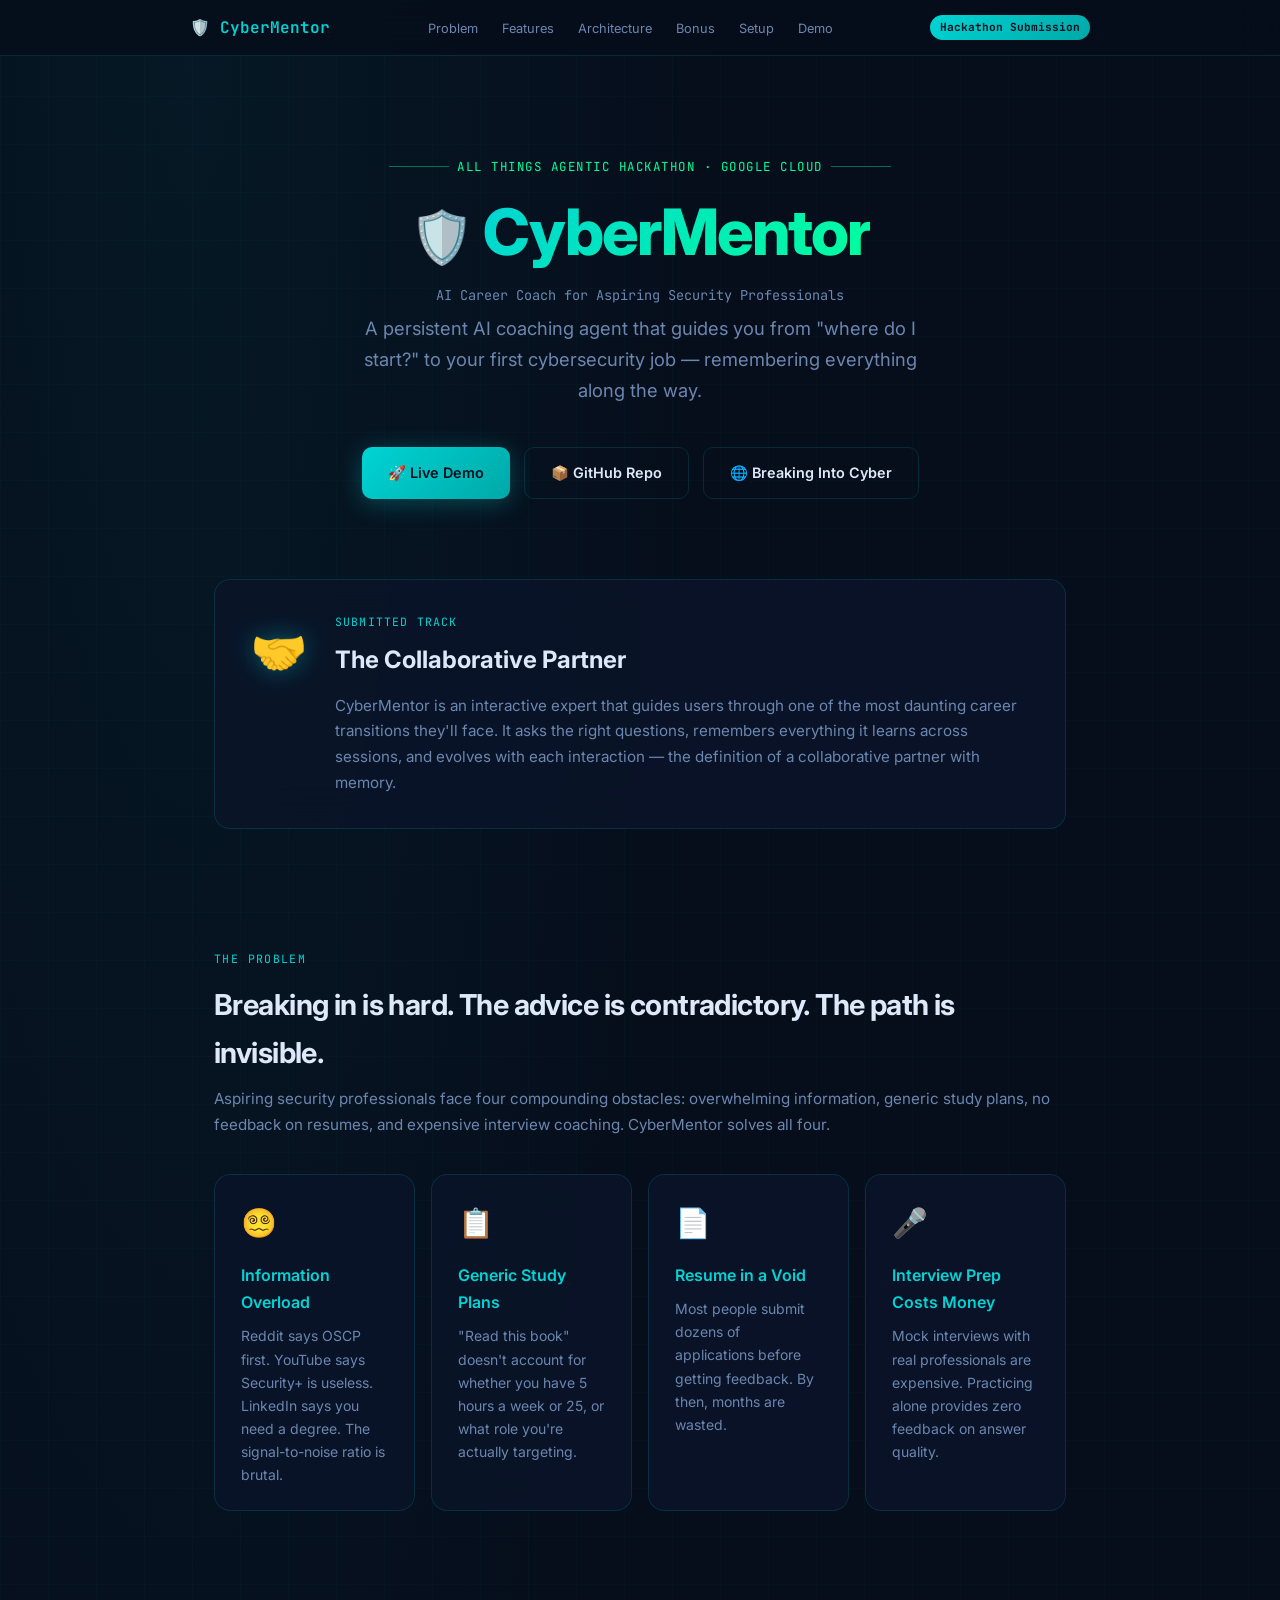
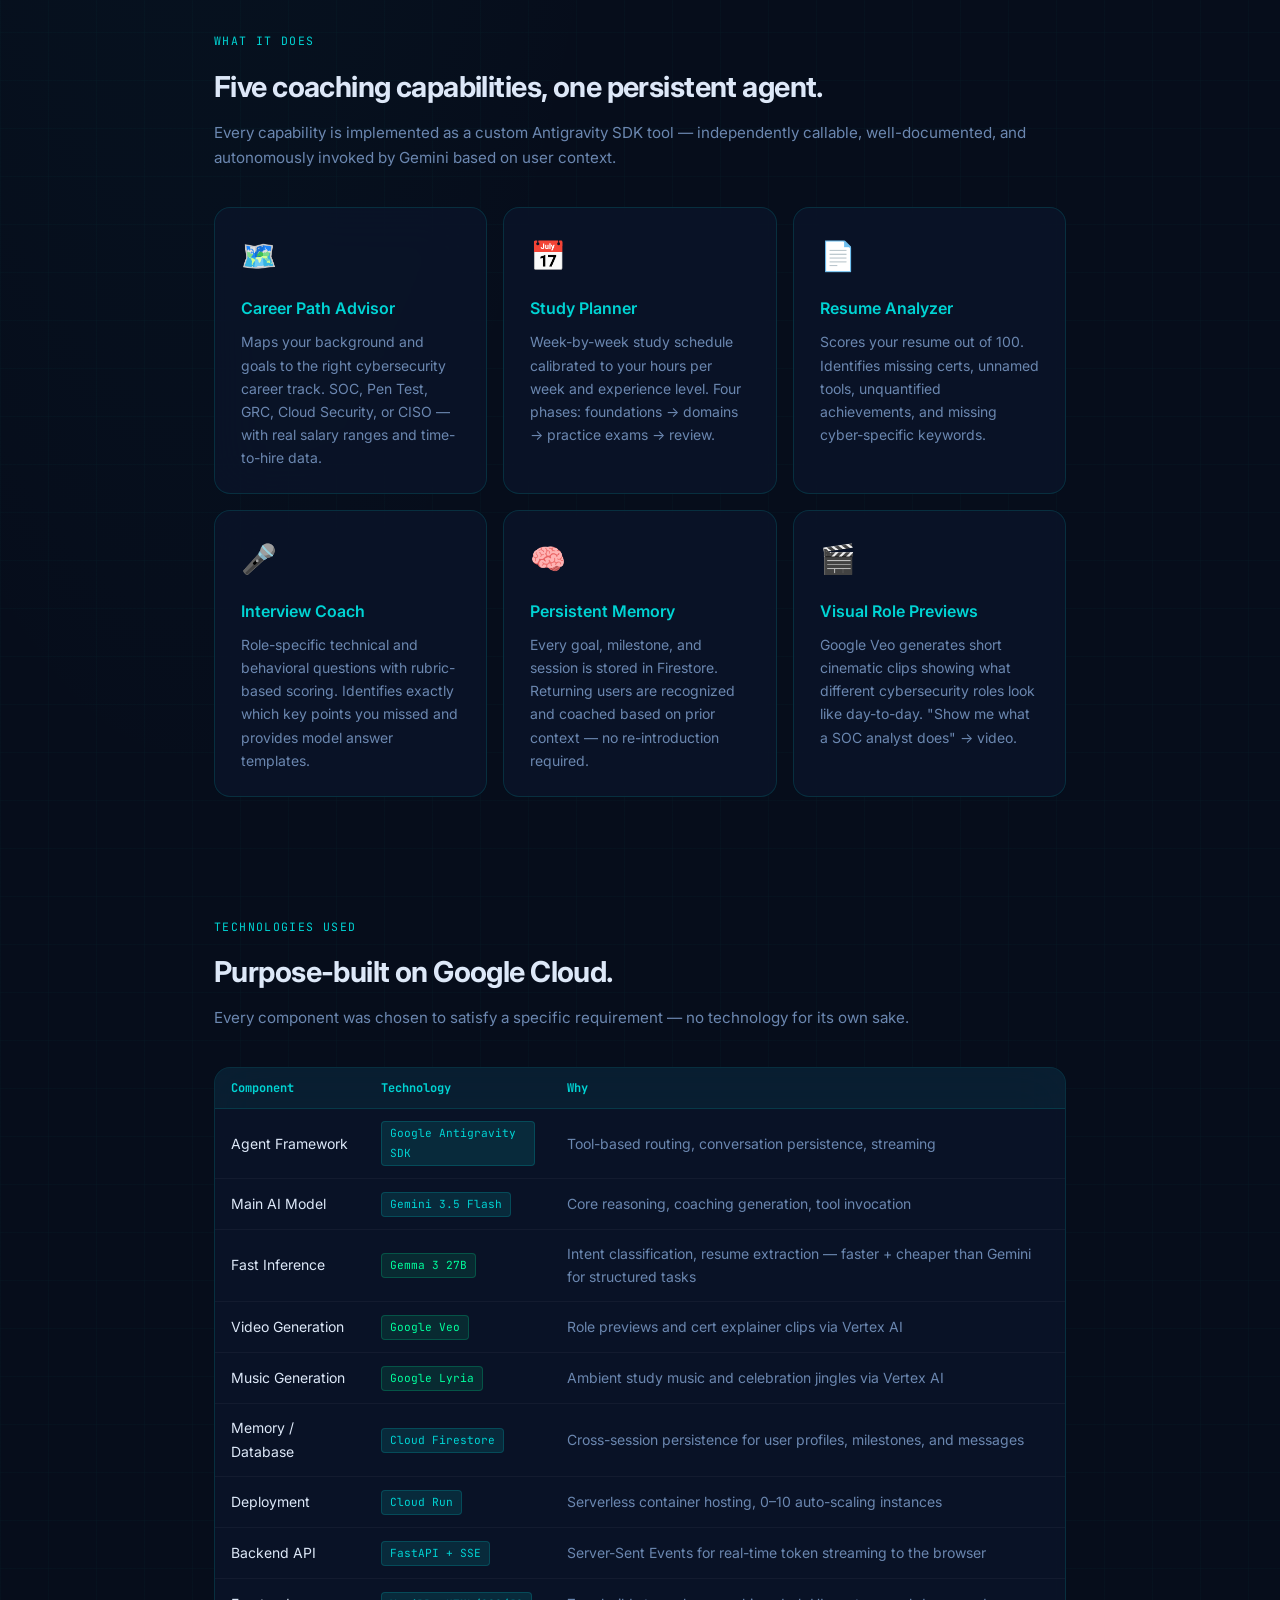
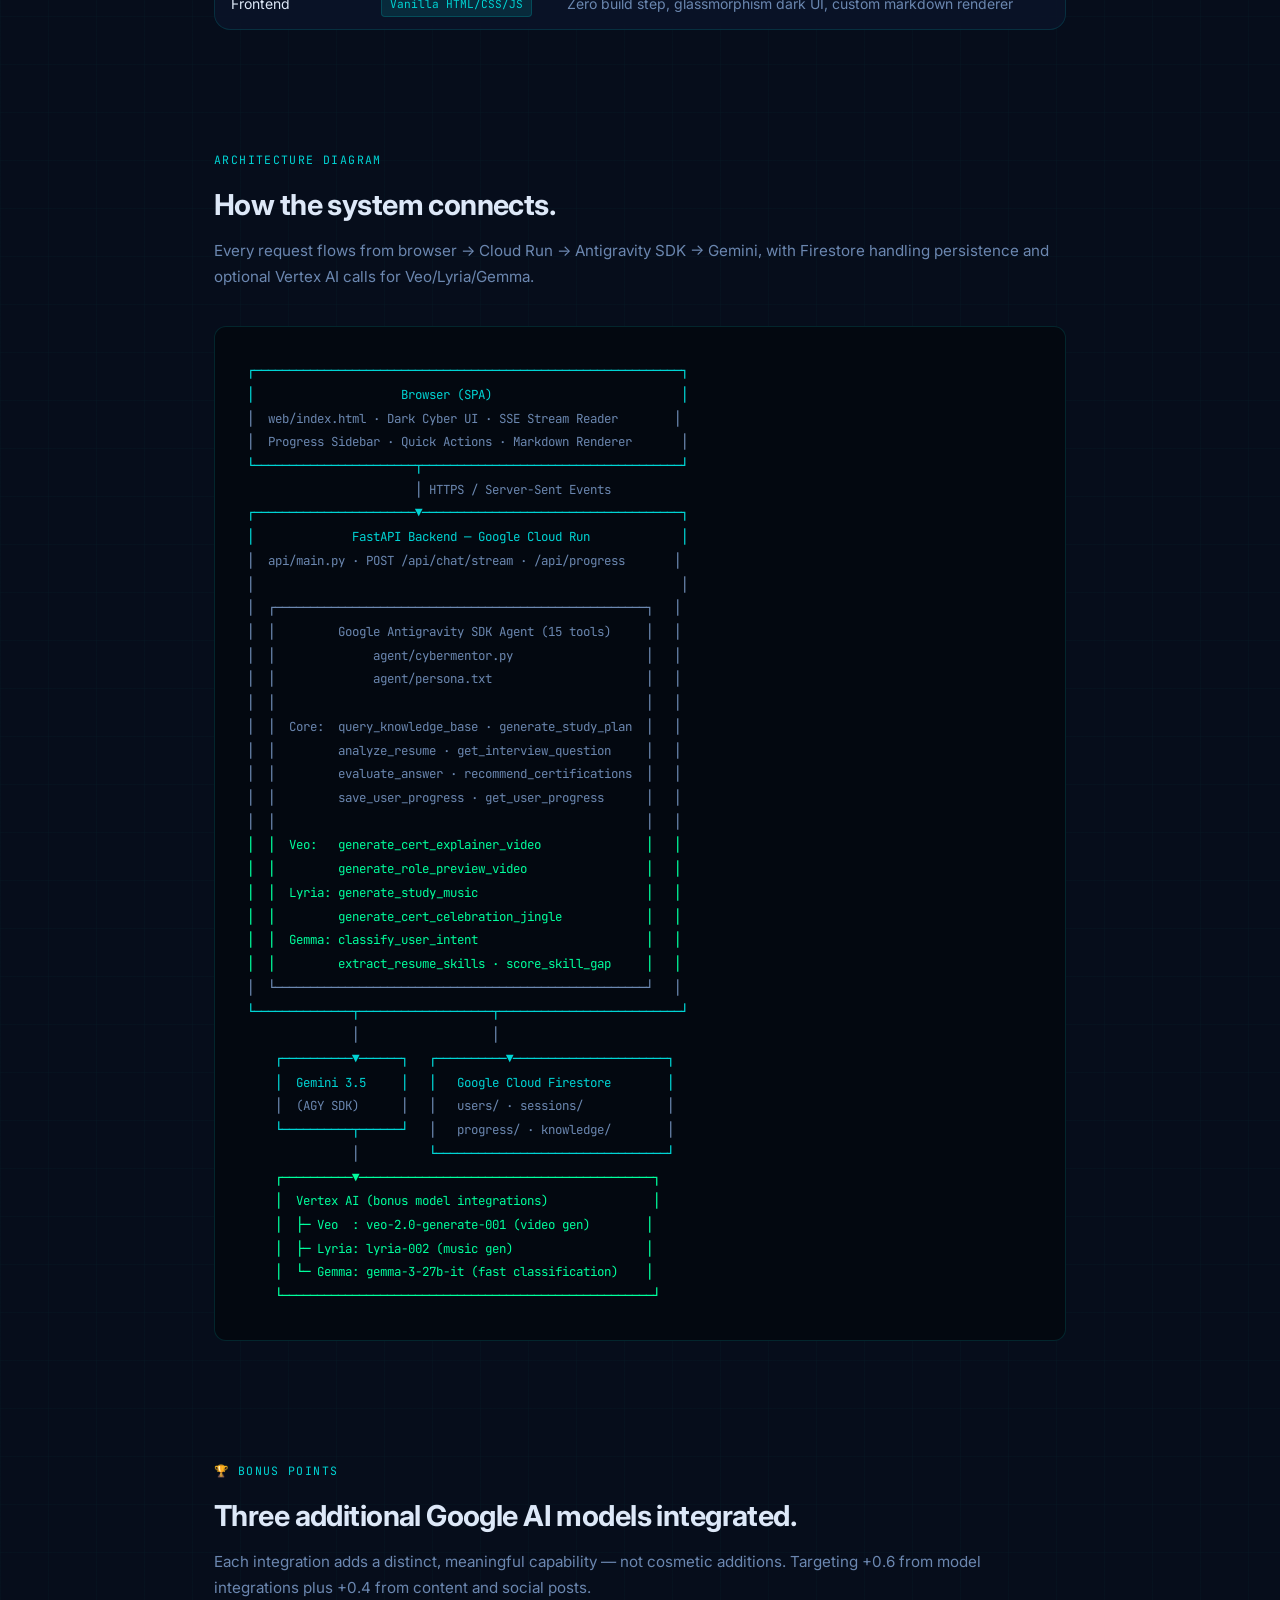
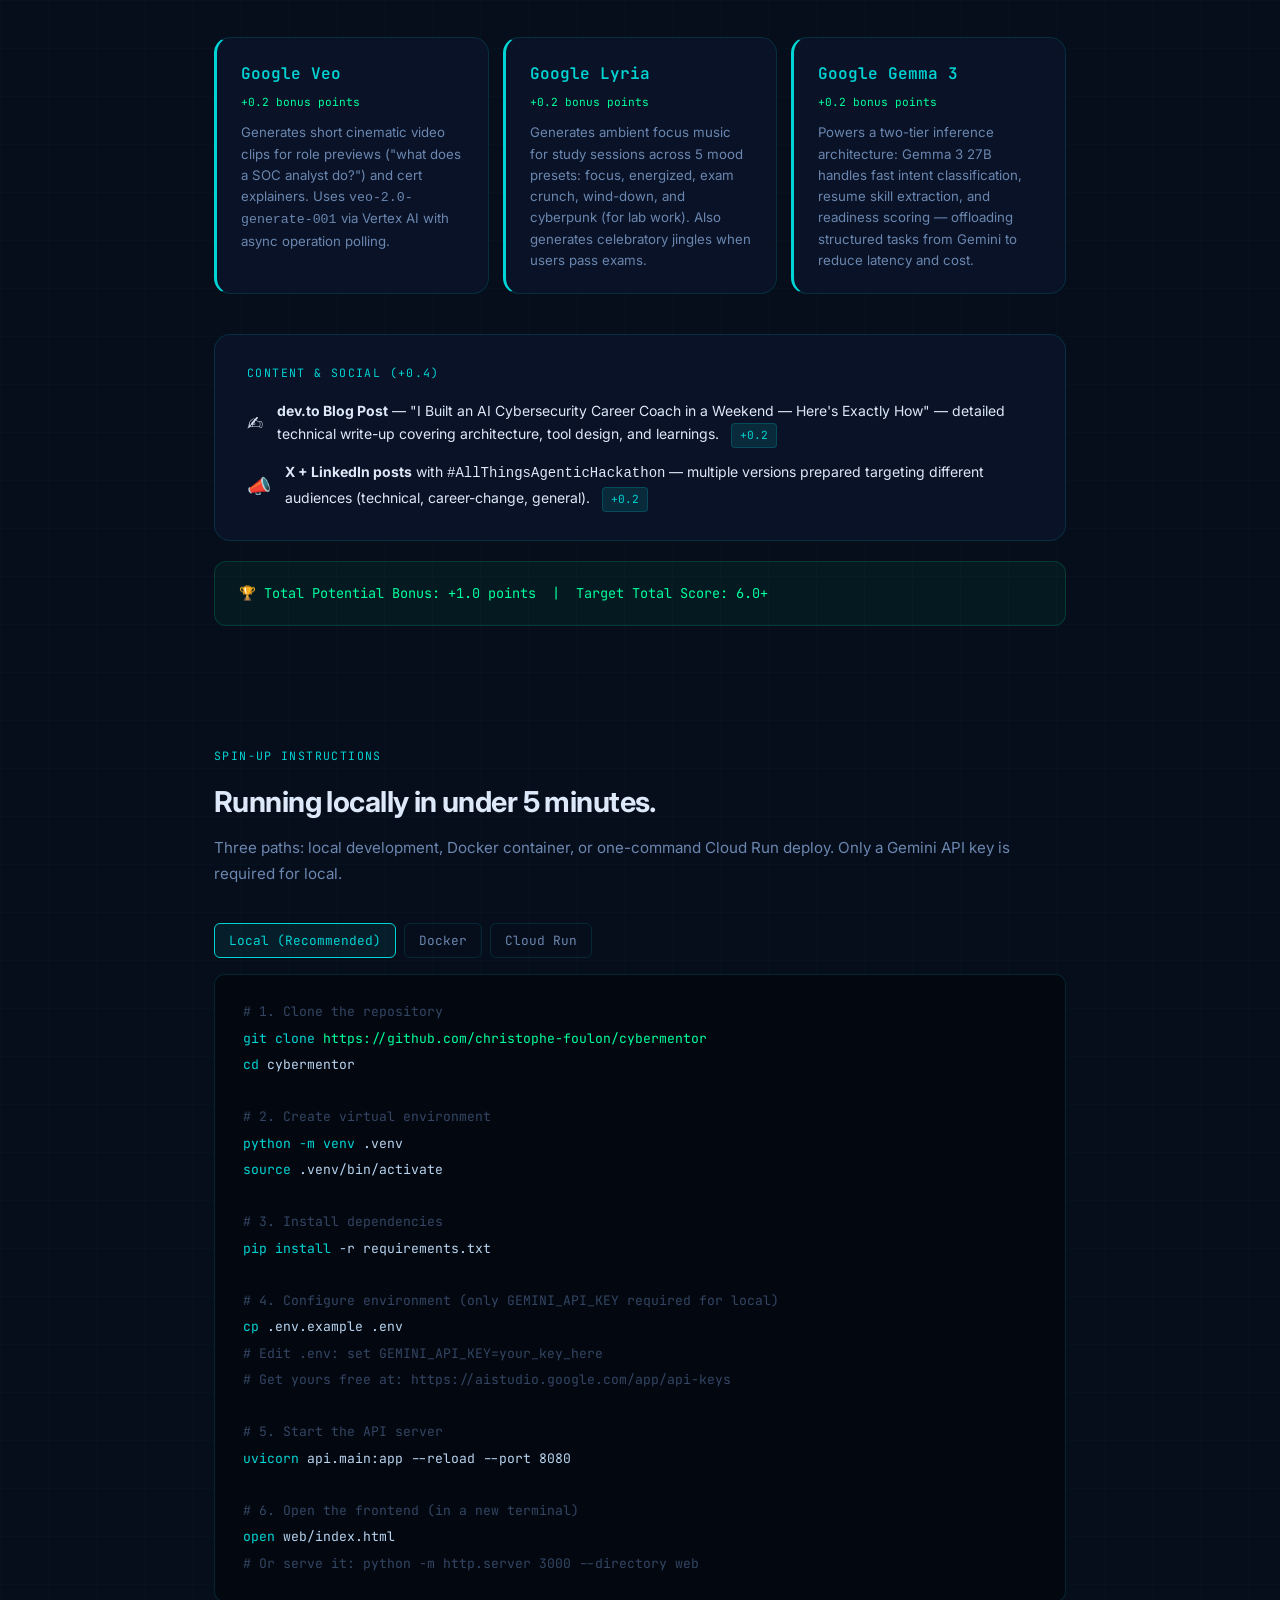
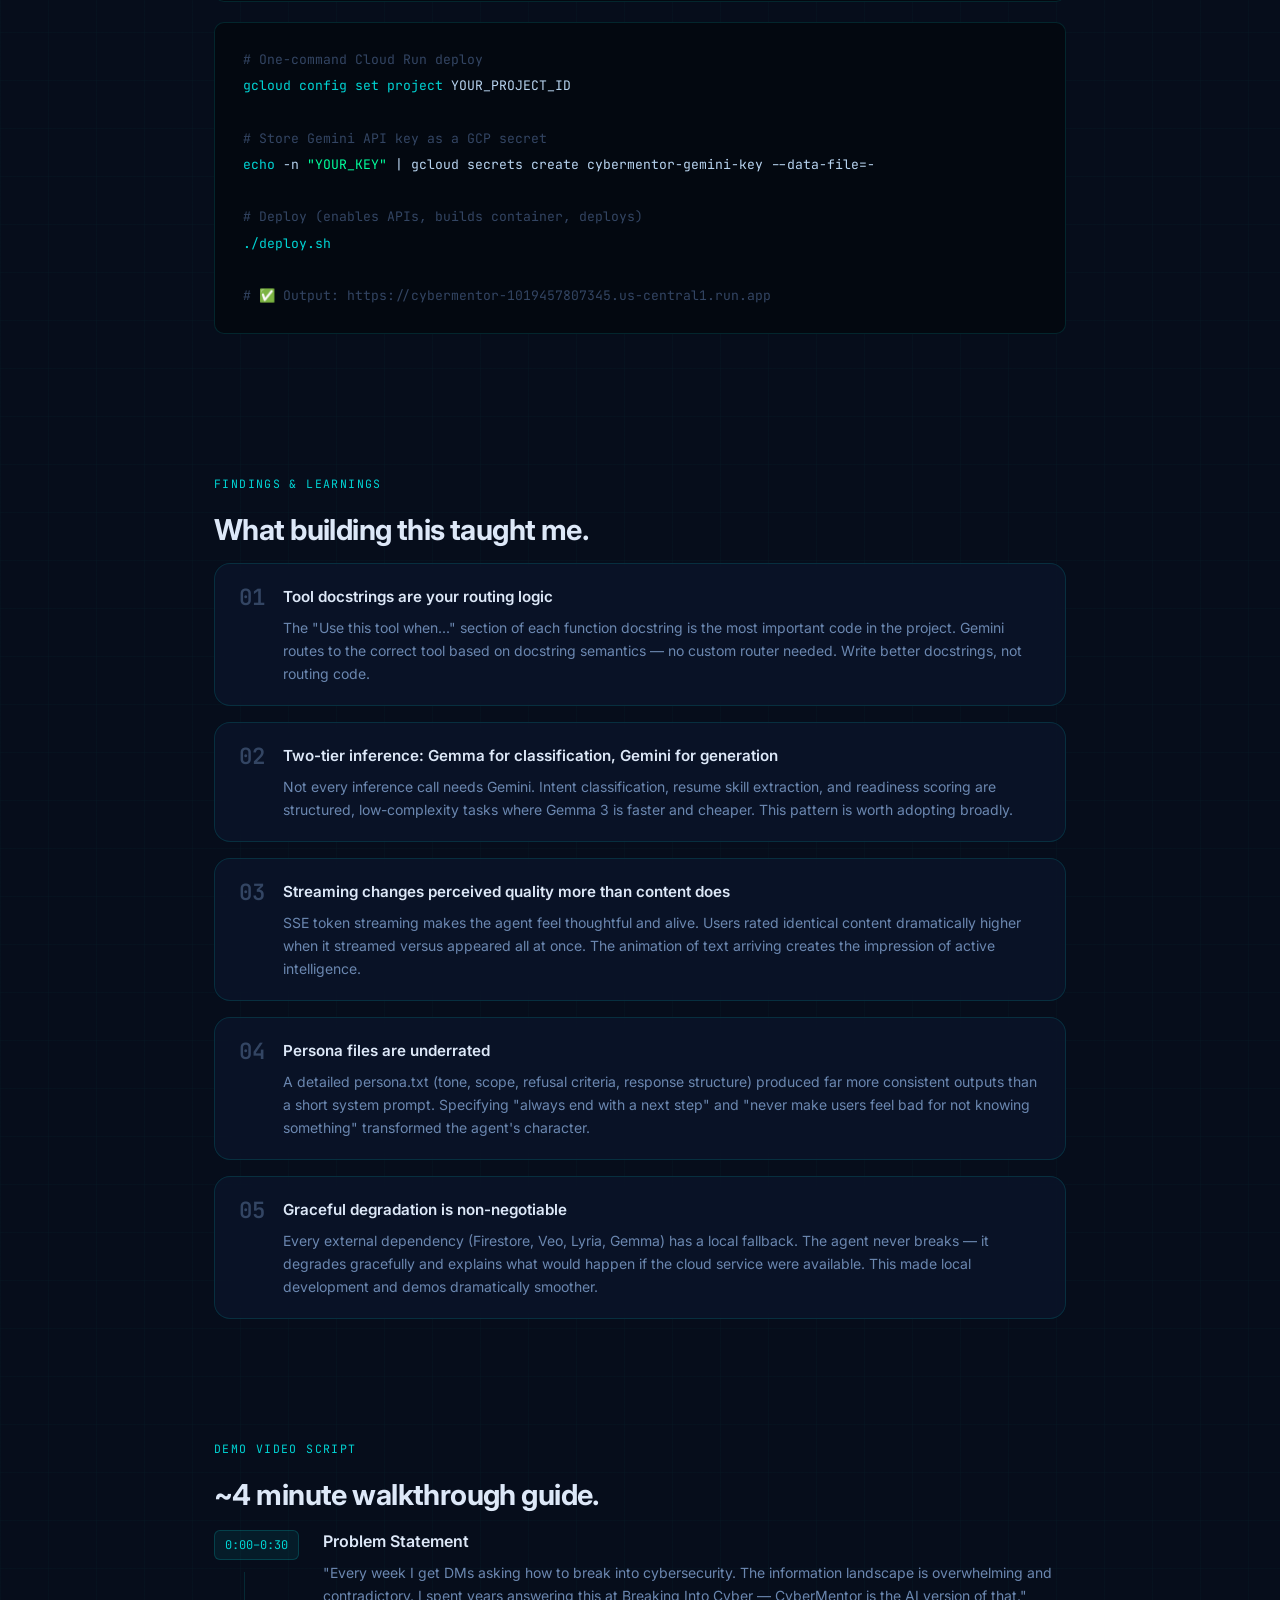
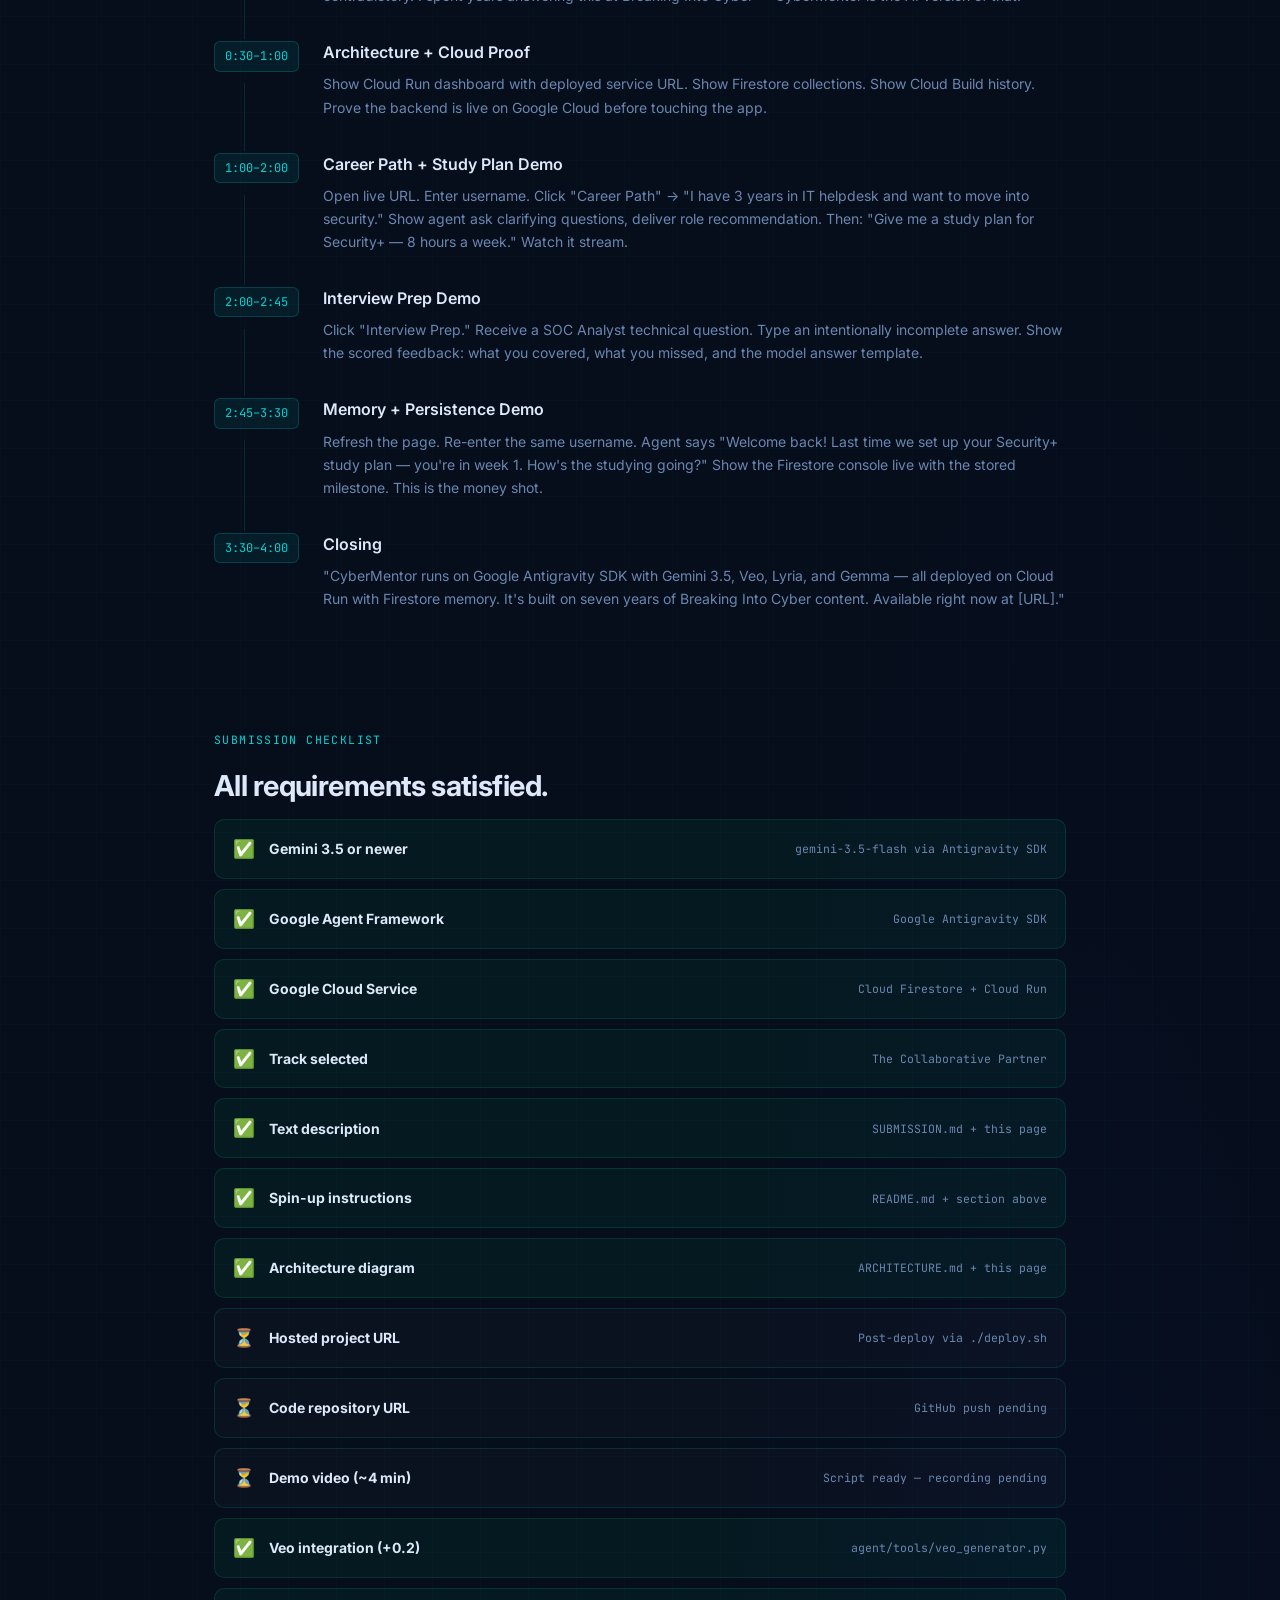
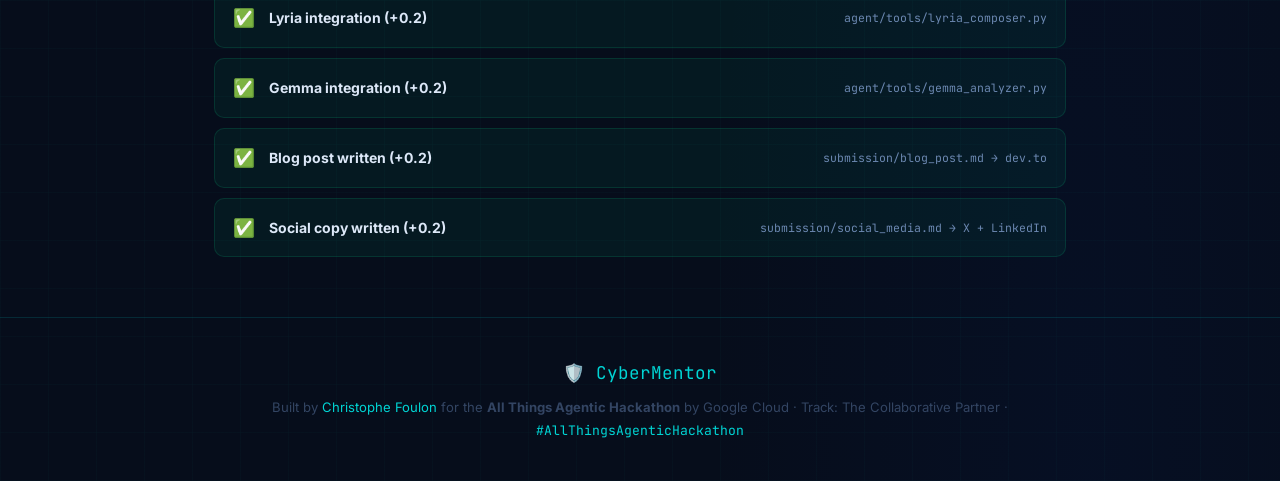
==== commit f88b3089: "chore: update live deployment URL, configure dynamic API base, and optimize Docker container for Clo" ====
--- a/submission/index.html
+++ b/submission/index.html
@@ -375,7 +375,7 @@
     A persistent AI coaching agent that guides you from "where do I start?" to your first cybersecurity job — remembering everything along the way.
   </p>
   <div class="hero-cta">
-    <a href="https://cybermentor-placeholder.run.app" class="btn btn-primary">
+    <a href="https://cybermentor-1019457807345.us-central1.run.app" class="btn btn-primary">
       🚀 Live Demo
     </a>
     <a href="https://github.com/christophe-foulon/cybermentor" class="btn btn-outline">
@@ -648,7 +648,7 @@
 <span class="comment"># Deploy (enables APIs, builds container, deploys)</span>
 <span class="cmd">./deploy.sh</span>
 
-<span class="comment"># ✅ Output: https://cybermentor-[hash]-uc.a.run.app</span></div>
+<span class="comment"># ✅ Output: https://cybermentor-1019457807345.us-central1.run.app</span></div>
   </div>
 </section>
 
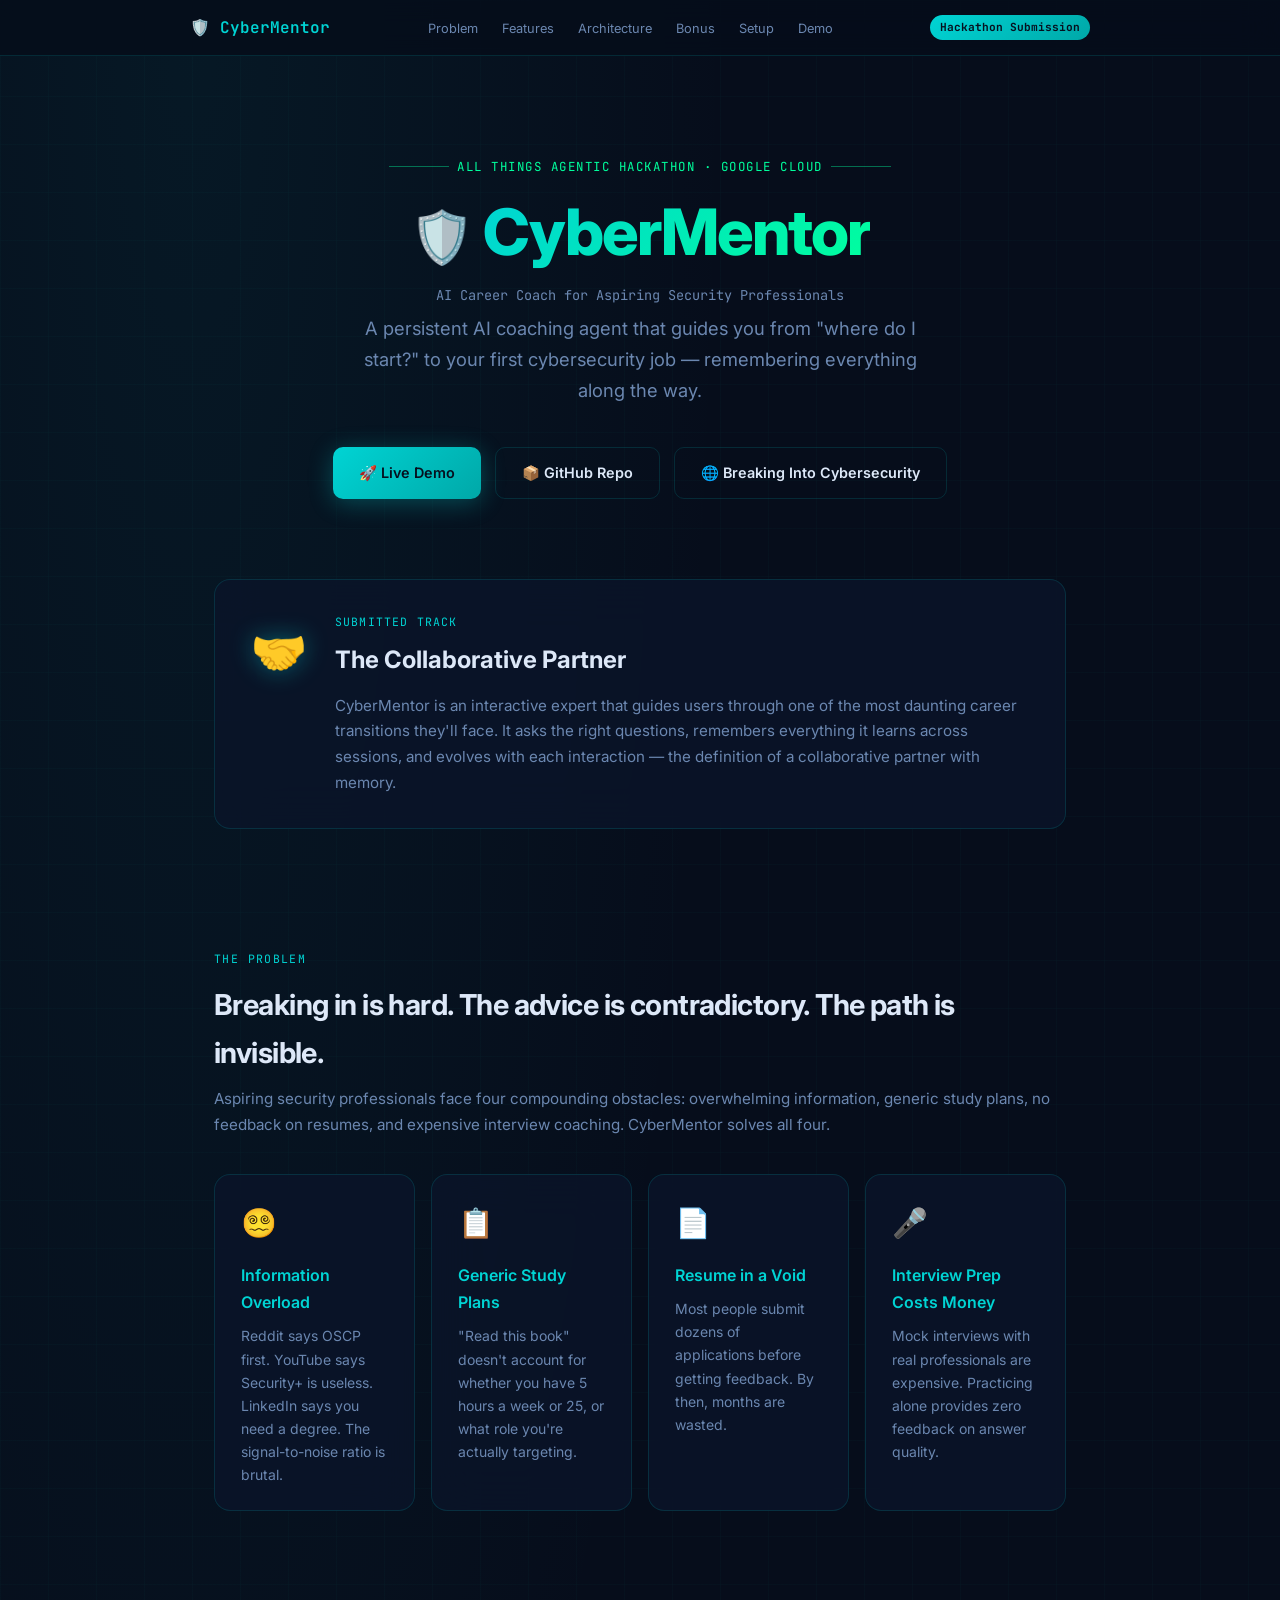
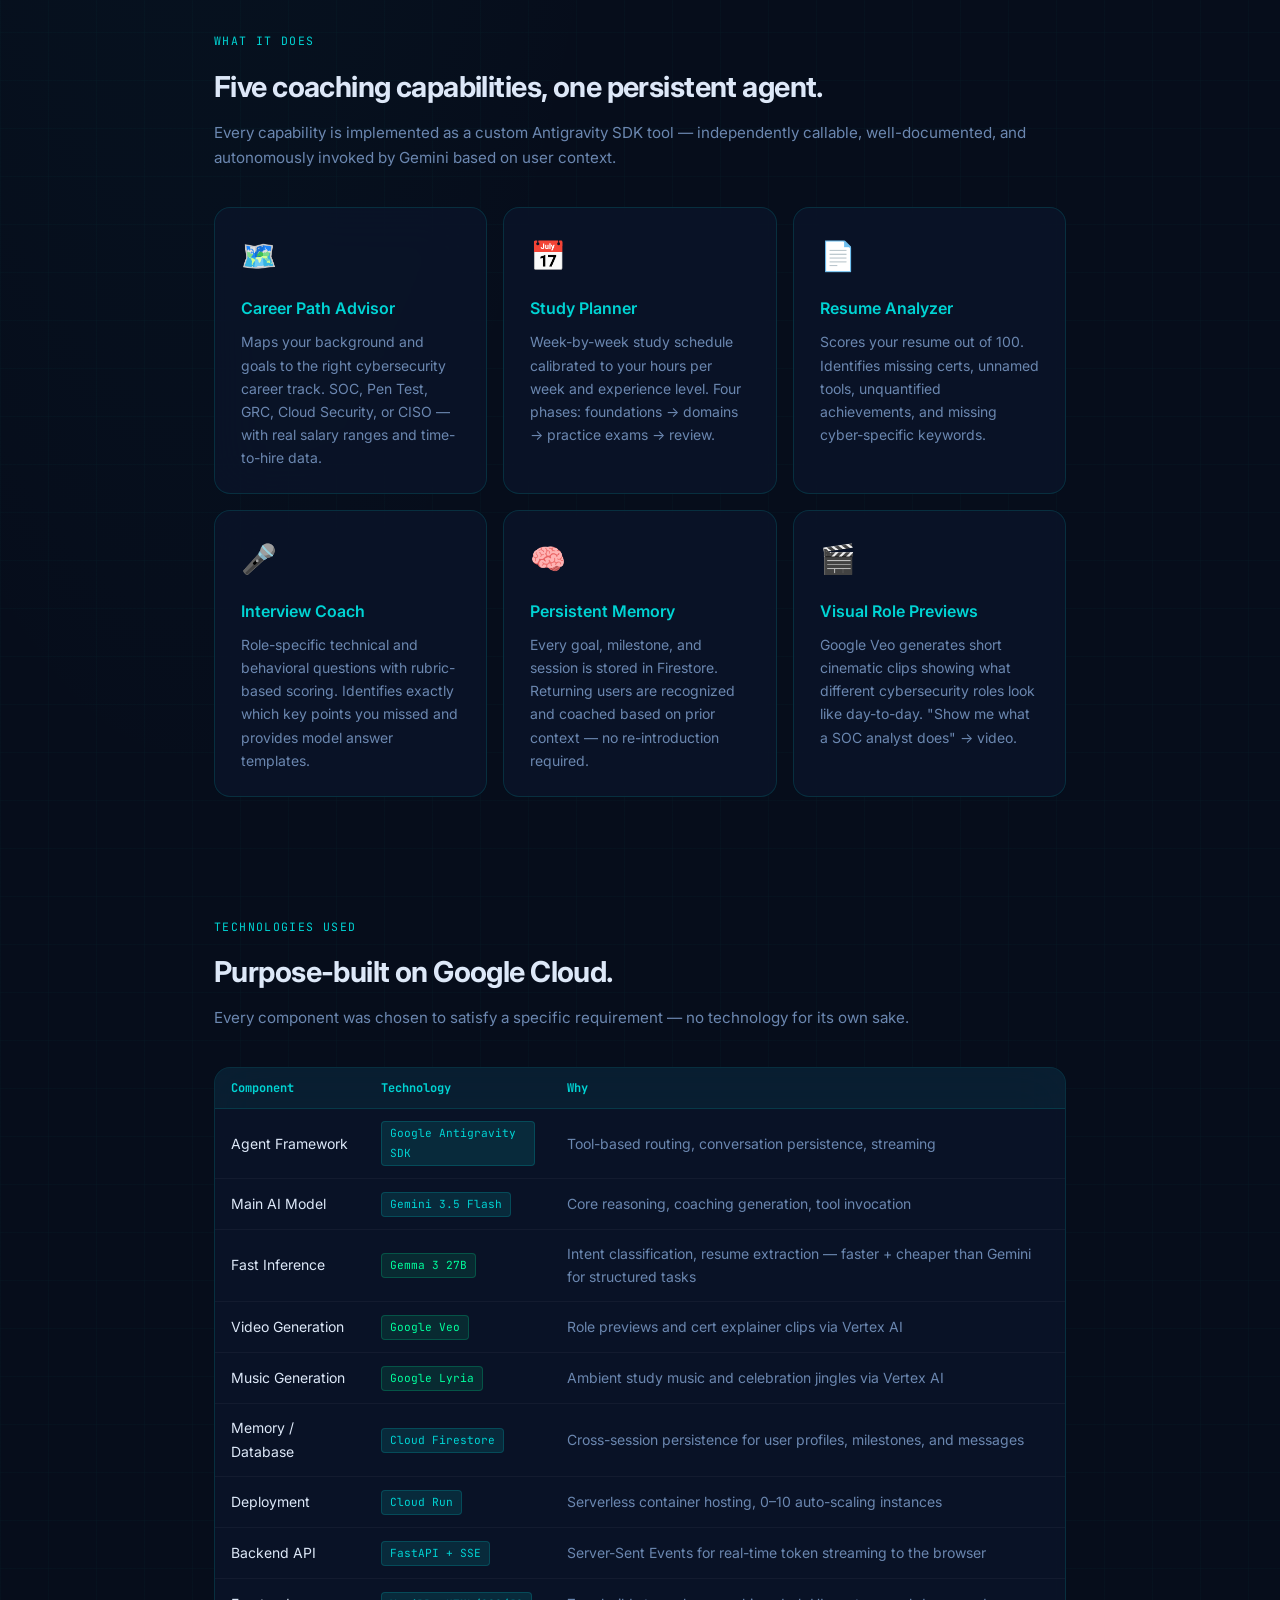
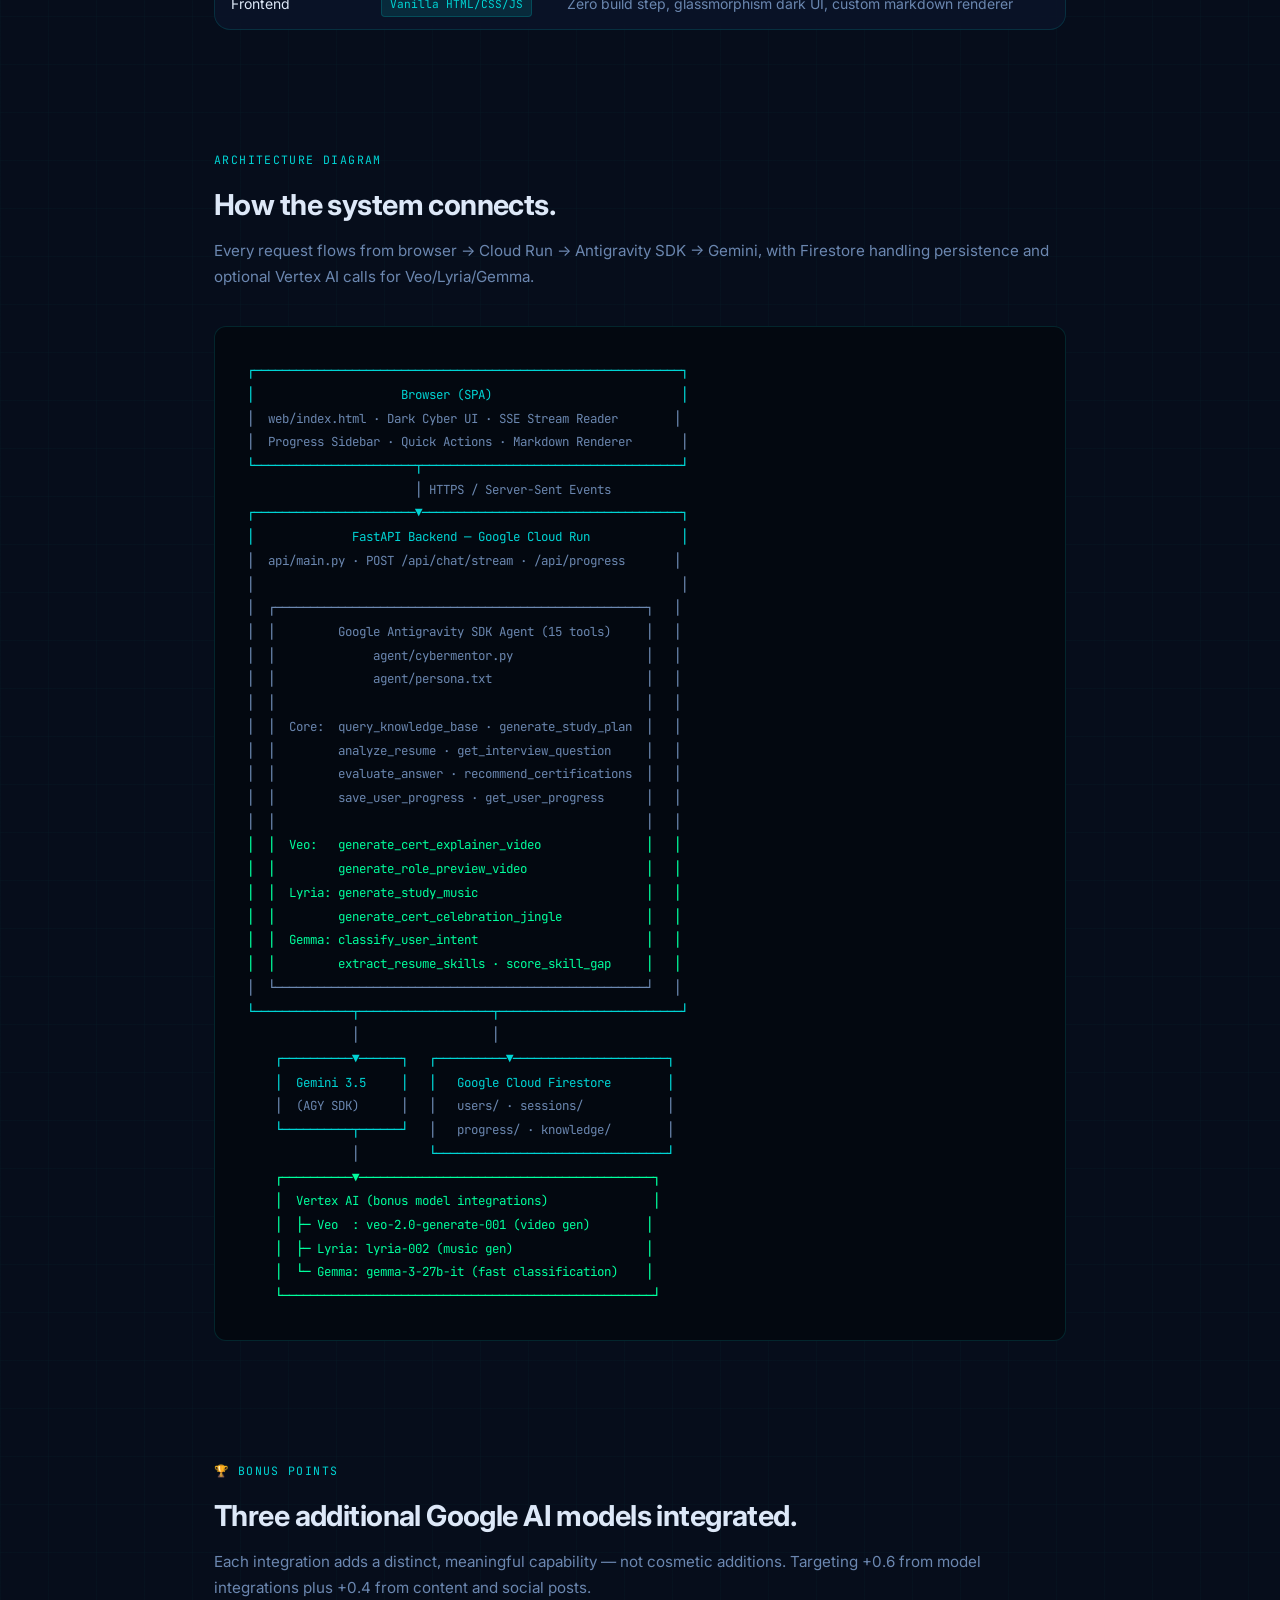
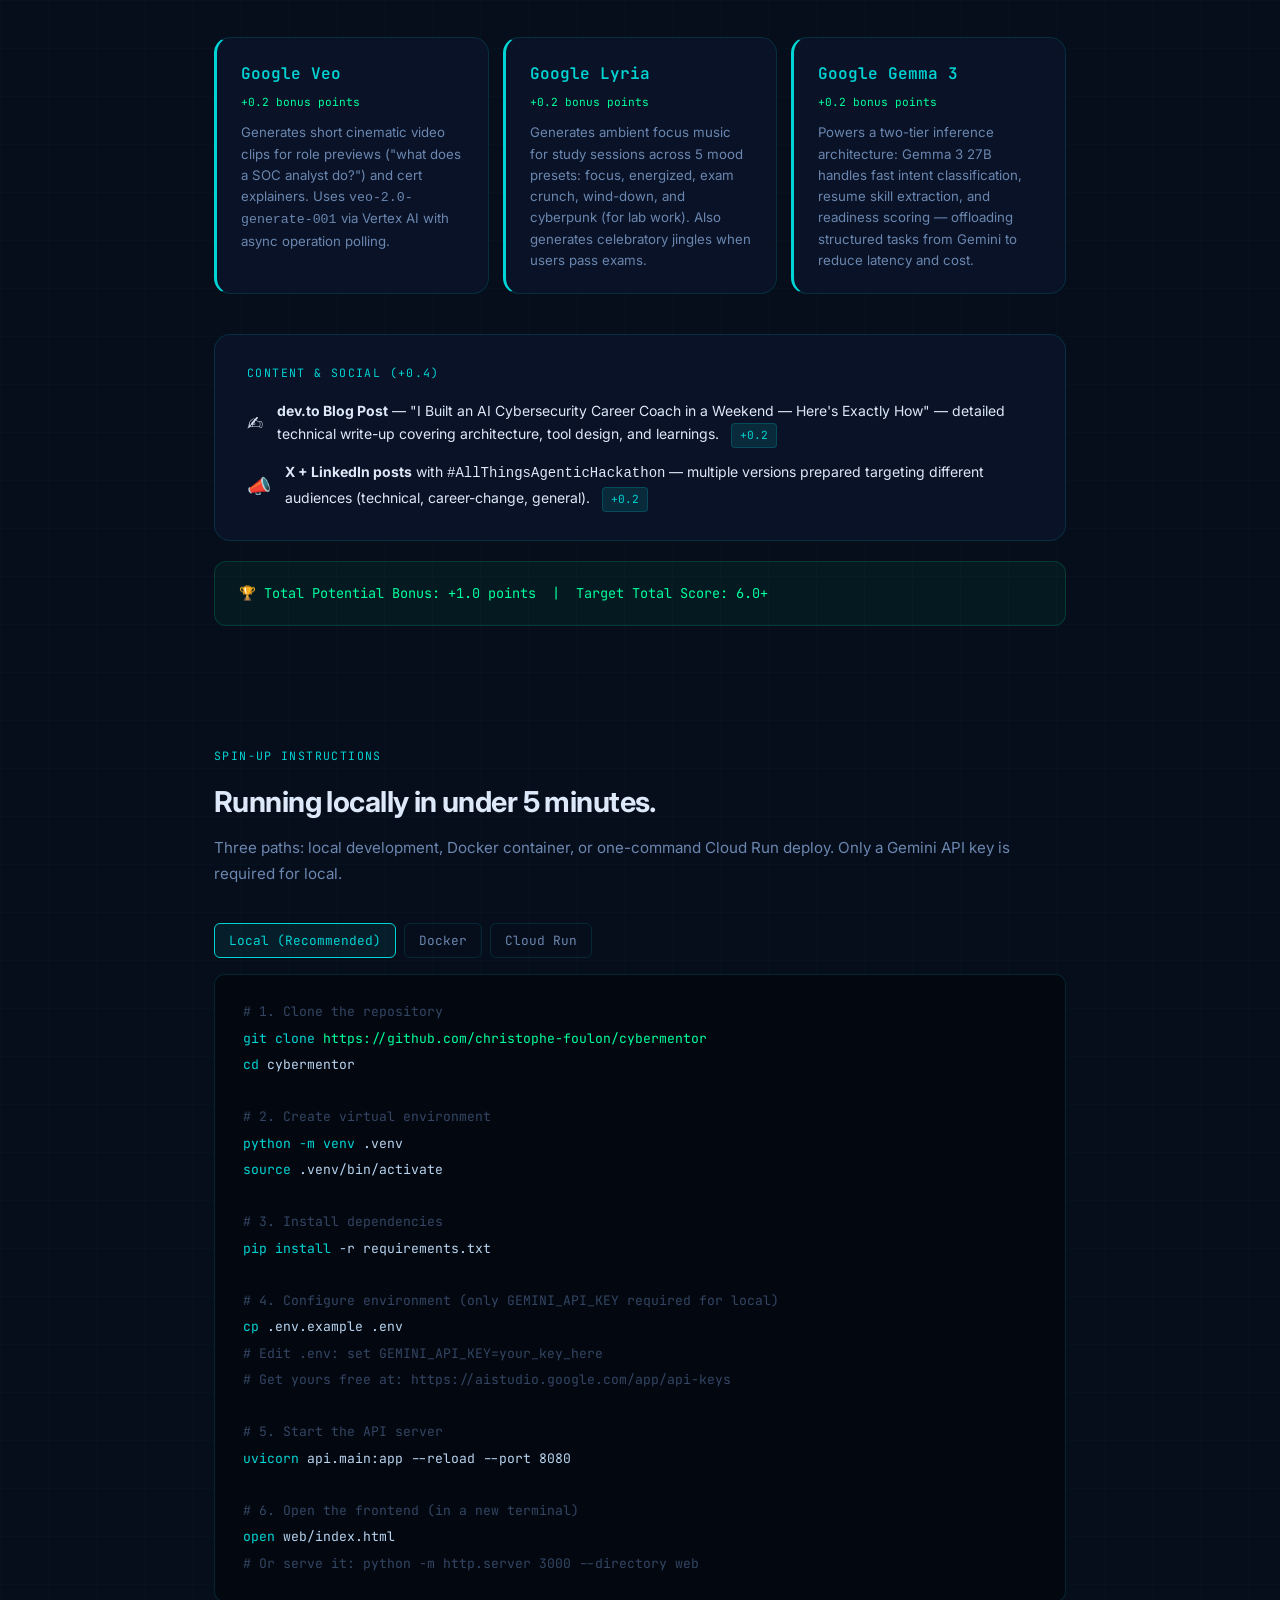
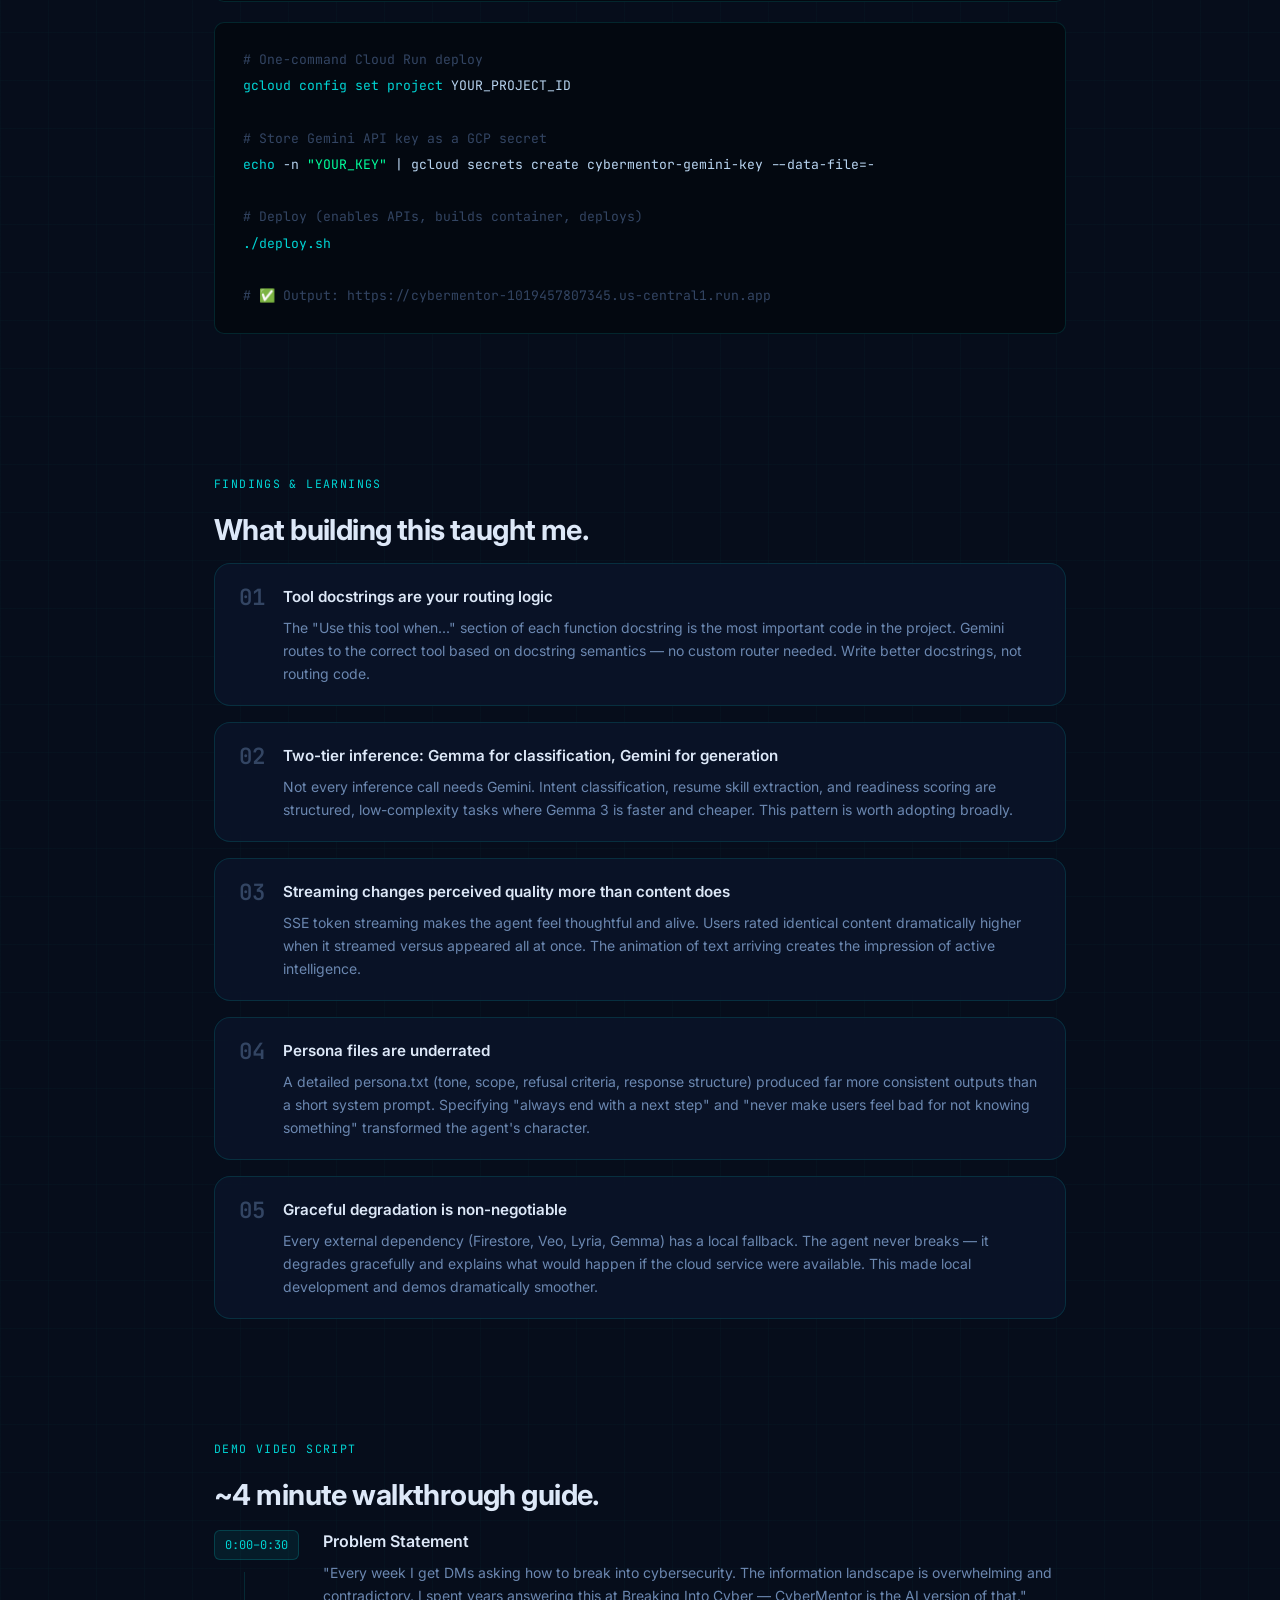
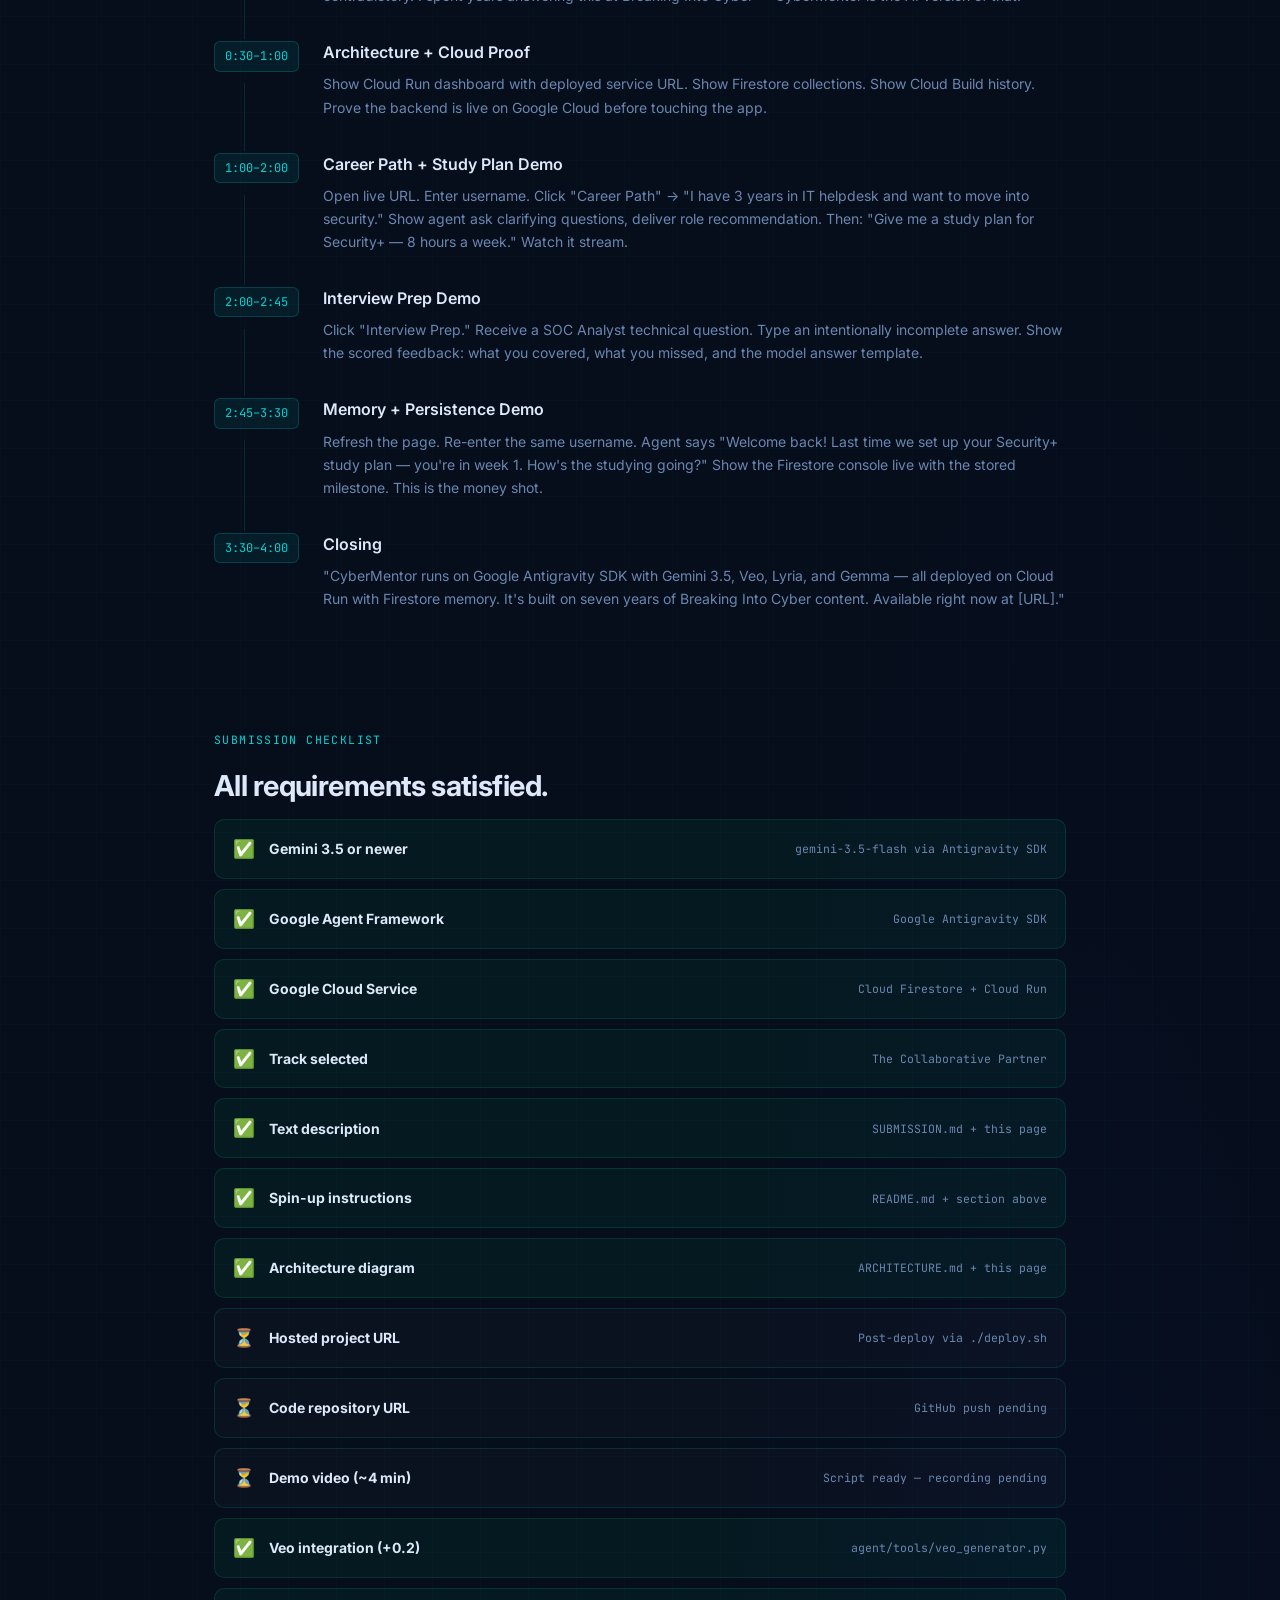
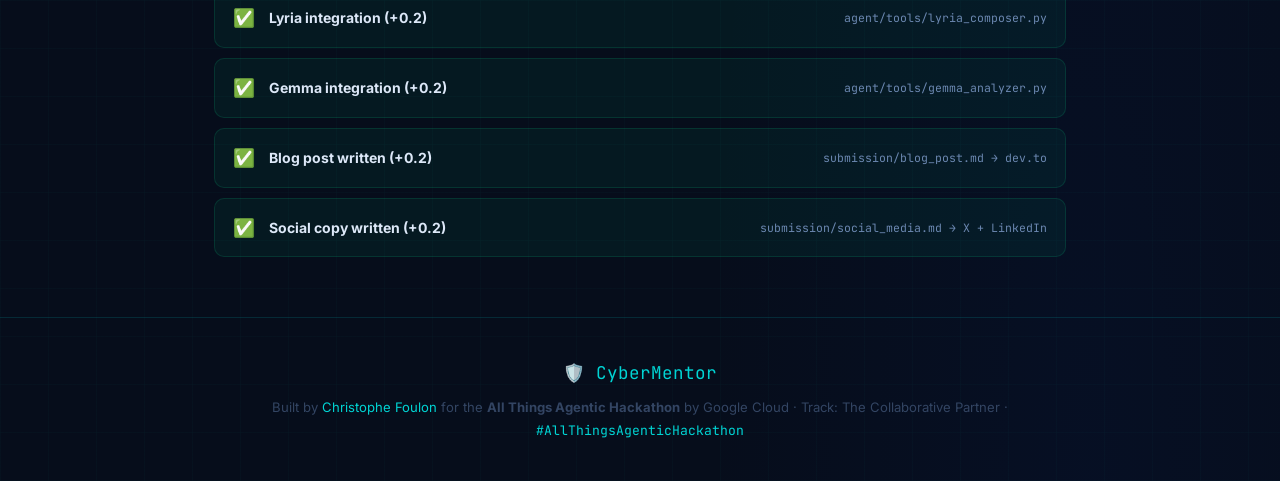
==== commit b64a3988: "feat: integrate ACE memory architecture for self-optimization and rebrand to Breaking Into Cybersecu" ====
--- a/submission/index.html
+++ b/submission/index.html
@@ -381,8 +381,8 @@
     <a href="https://github.com/christophe-foulon/cybermentor" class="btn btn-outline">
       📦 GitHub Repo
     </a>
-    <a href="https://breakingintocyber.com" class="btn btn-outline">
-      🌐 Breaking Into Cyber
+    <a href="https://breakingintocybersecurity.org" class="btn btn-outline" target="_blank" rel="noopener noreferrer">
+      🌐 Breaking Into Cybersecurity
     </a>
   </div>
 </section>
@@ -779,7 +779,7 @@
   <div class="footer-inner">
     <div class="footer-brand">🛡️ CyberMentor</div>
     <p class="footer-meta">
-      Built by <a href="https://breakingintocyber.com">Christophe Foulon</a> for the
+      Built by <a href="https://breakingintocybersecurity.org" target="_blank" rel="noopener noreferrer">Christophe Foulon</a> for the
       <strong>All Things Agentic Hackathon</strong> by Google Cloud ·
       Track: The Collaborative Partner ·
       <span class="mono" style="color:var(--cyan)">#AllThingsAgenticHackathon</span>
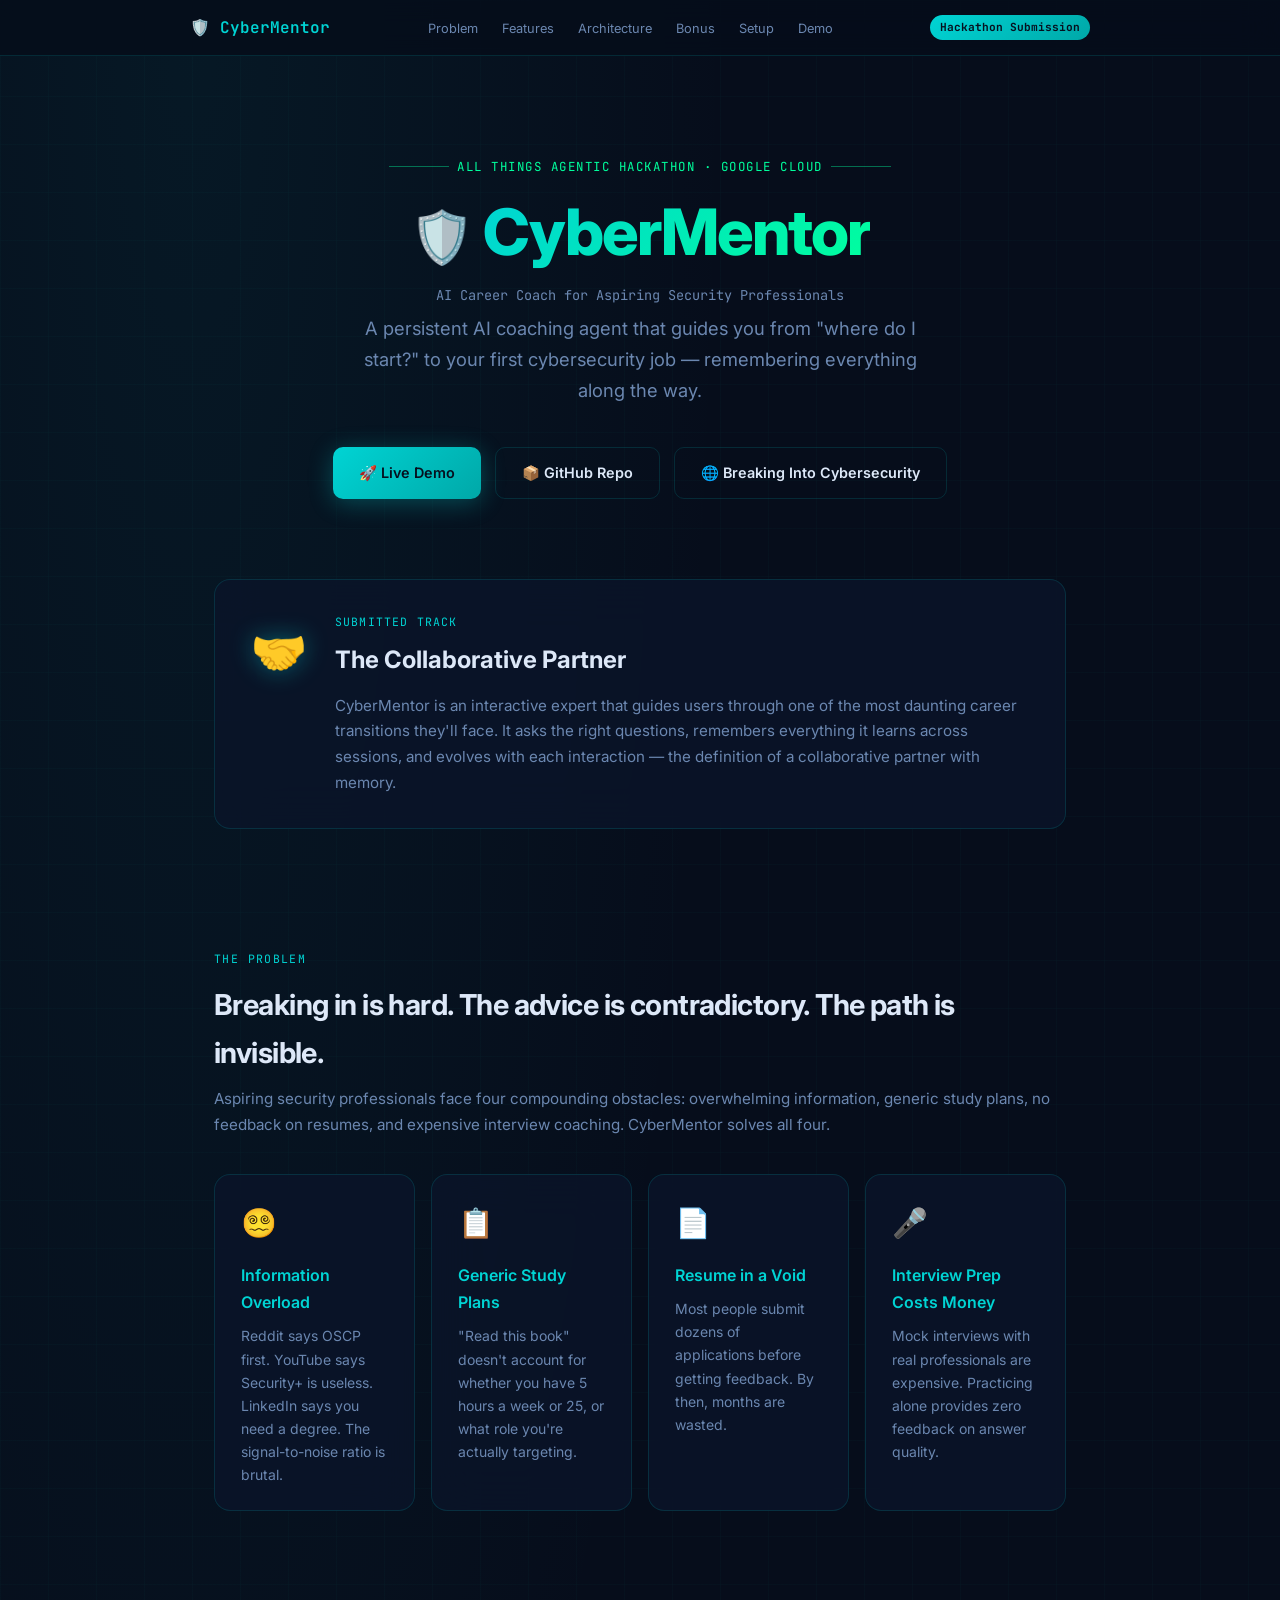
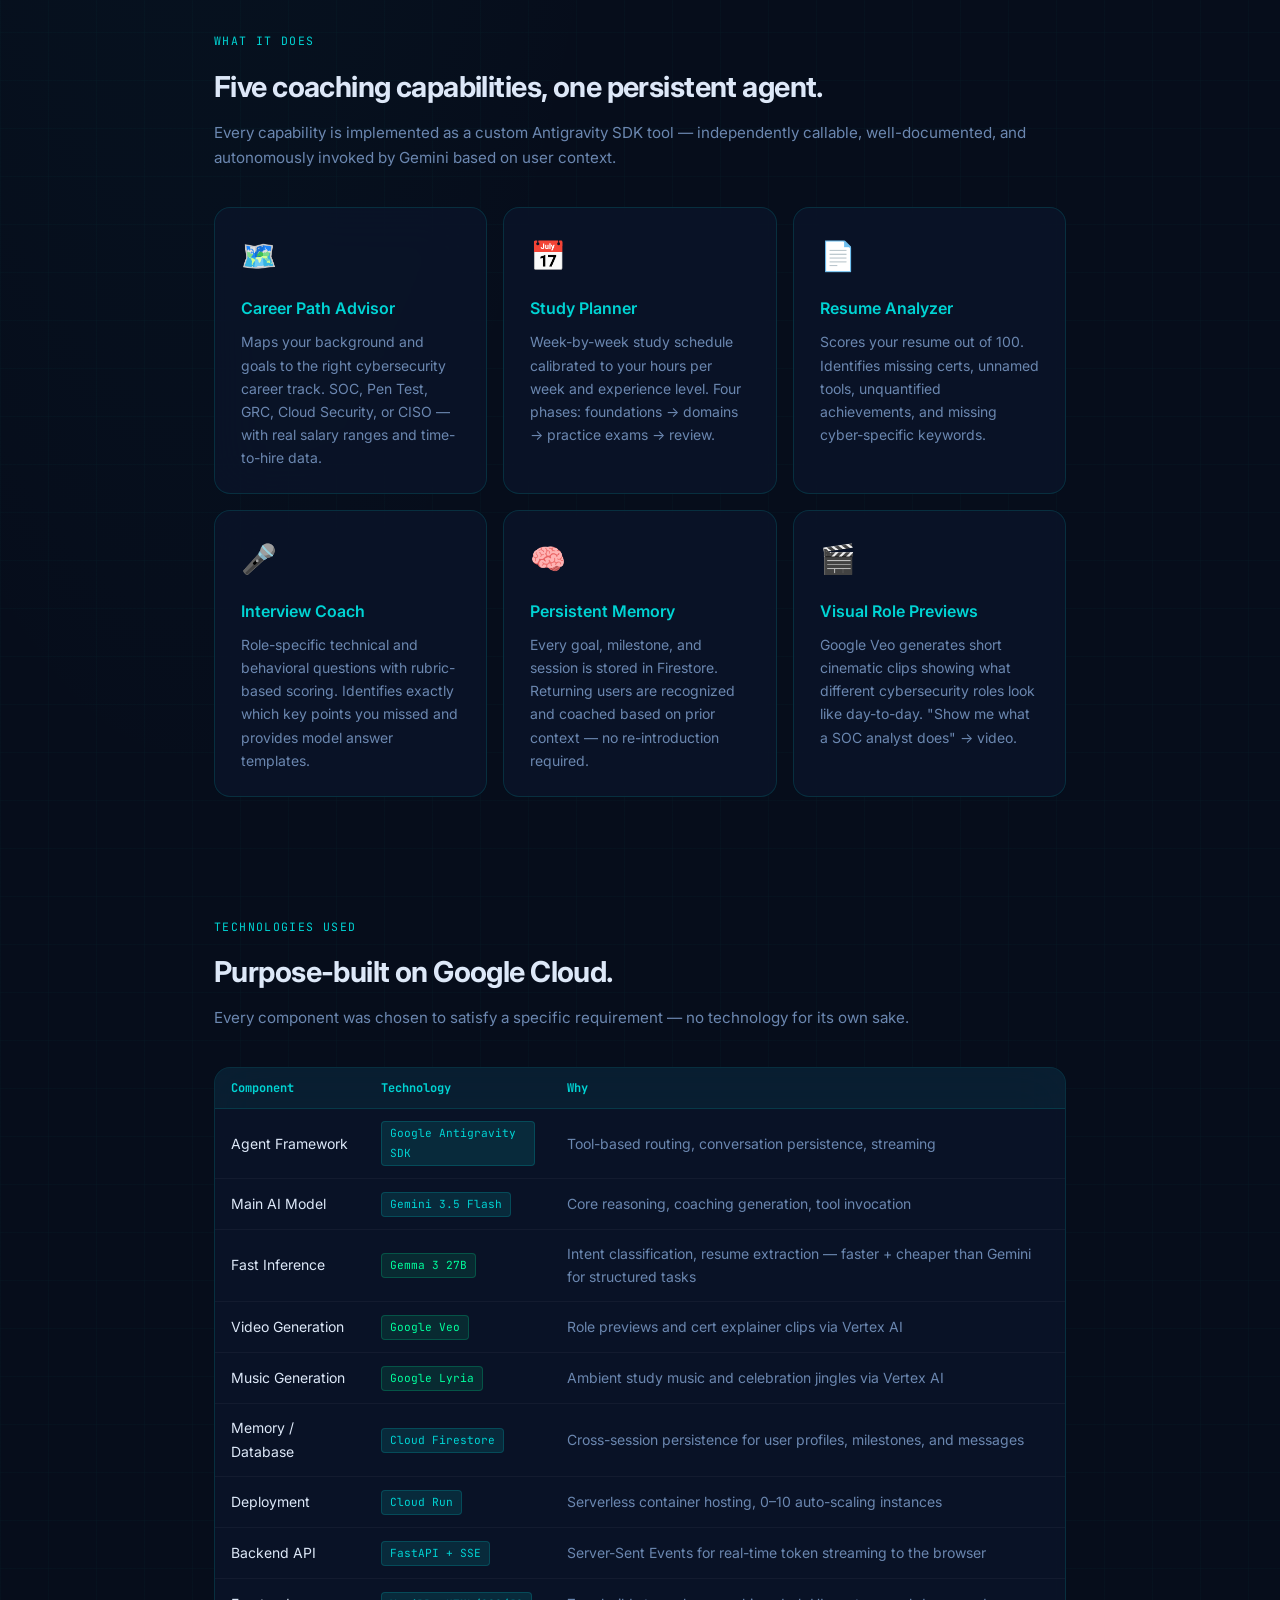
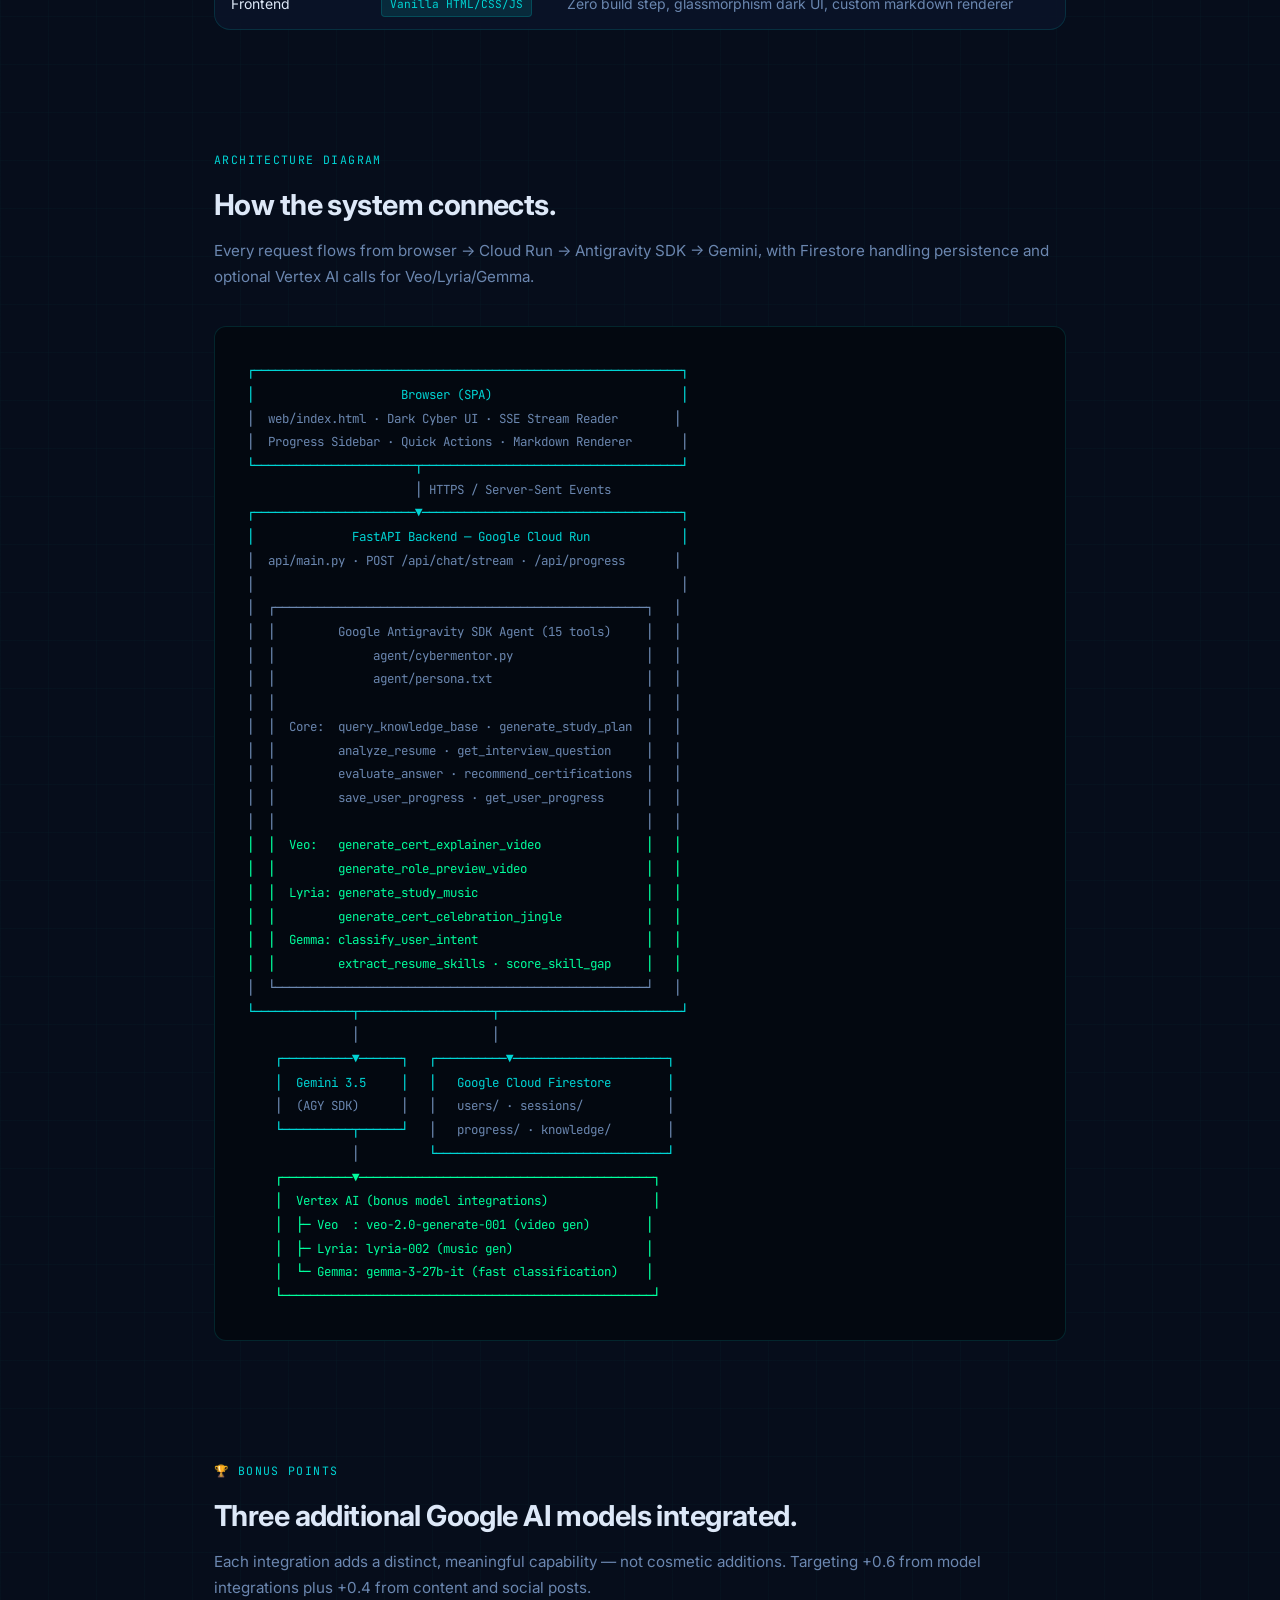
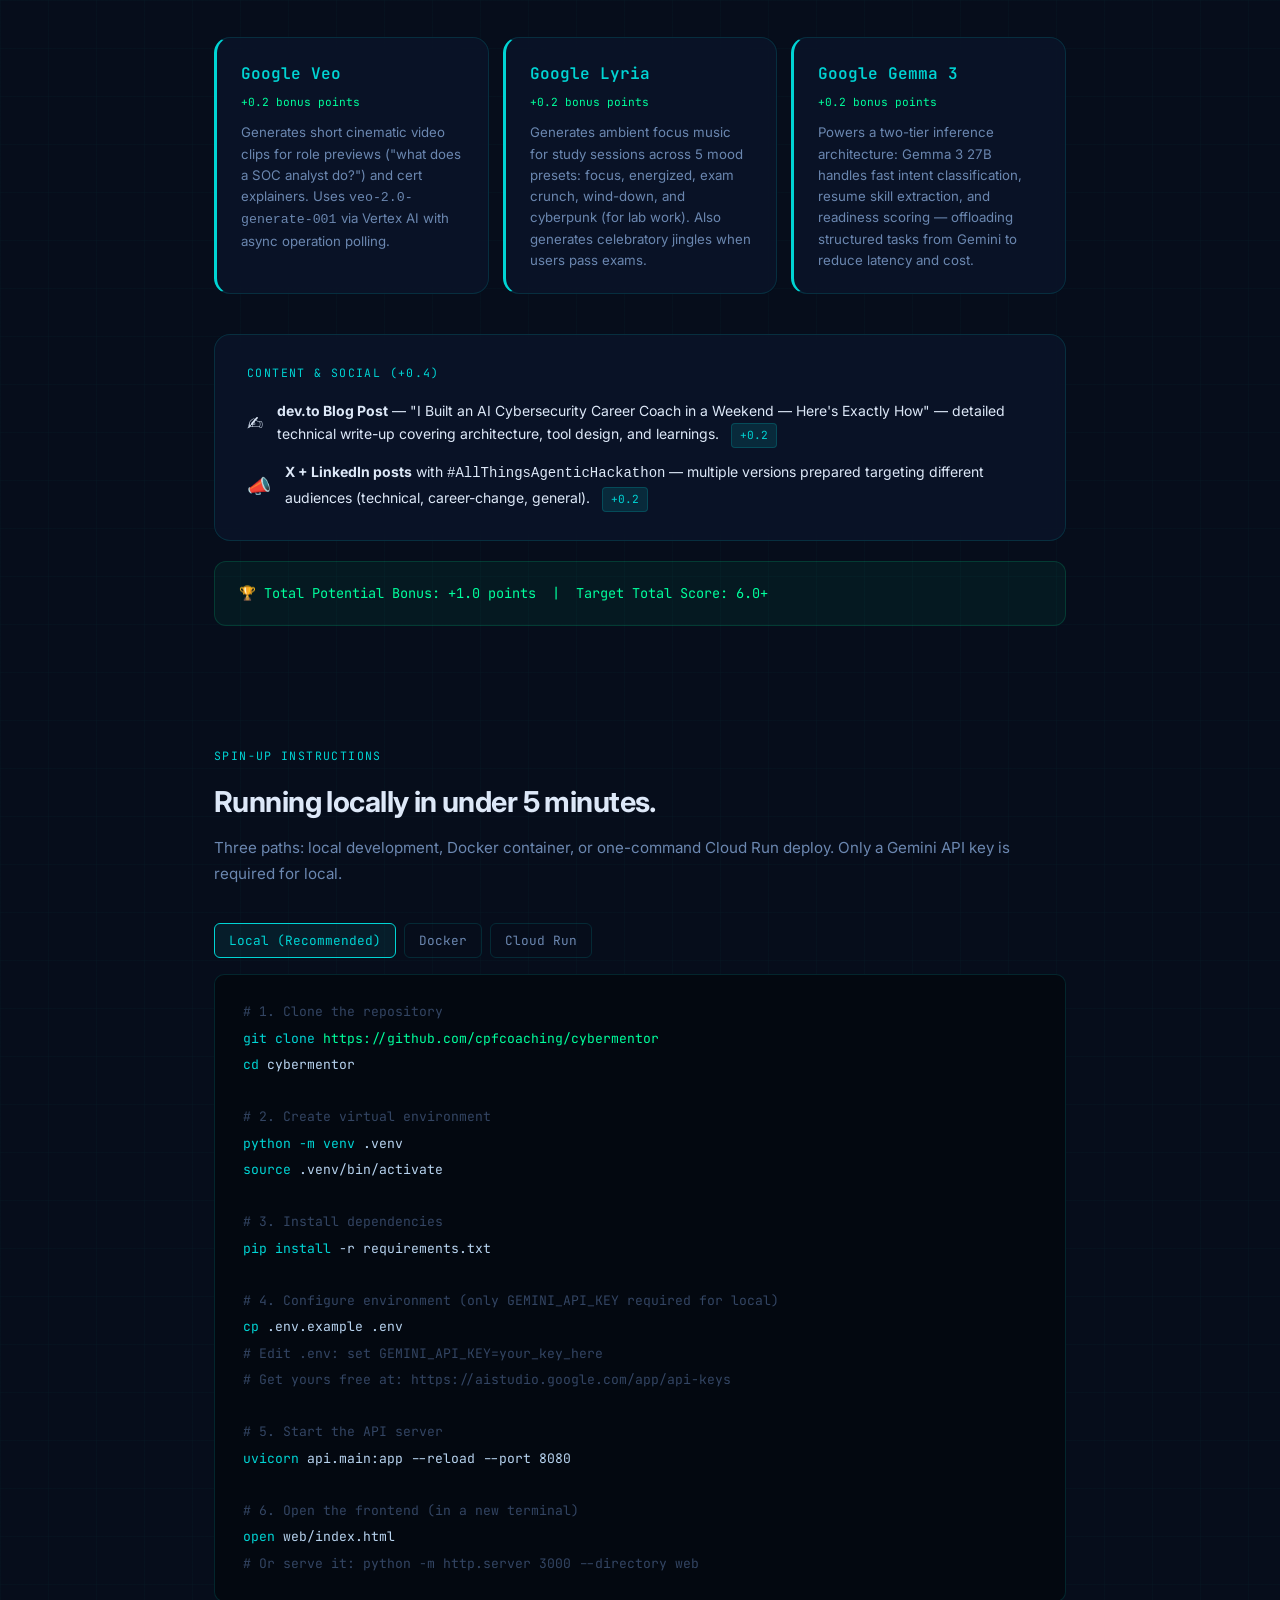
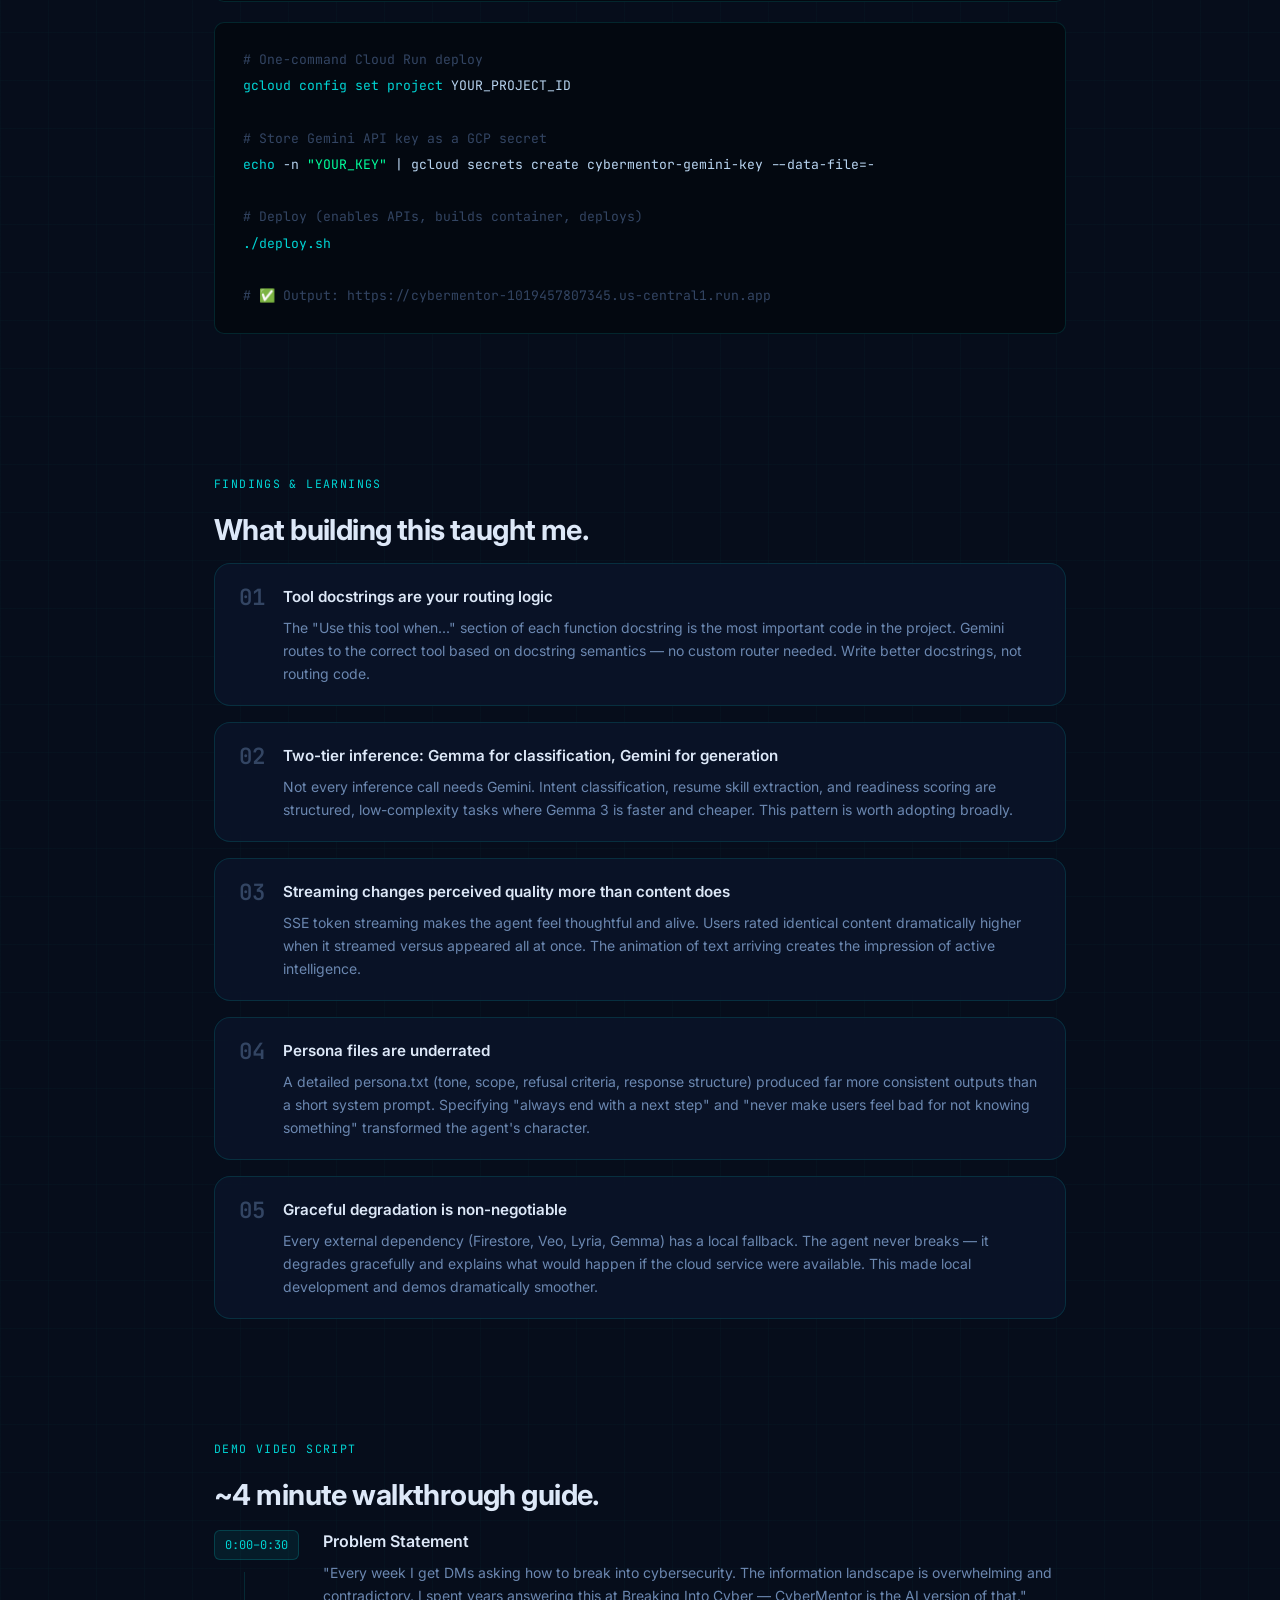
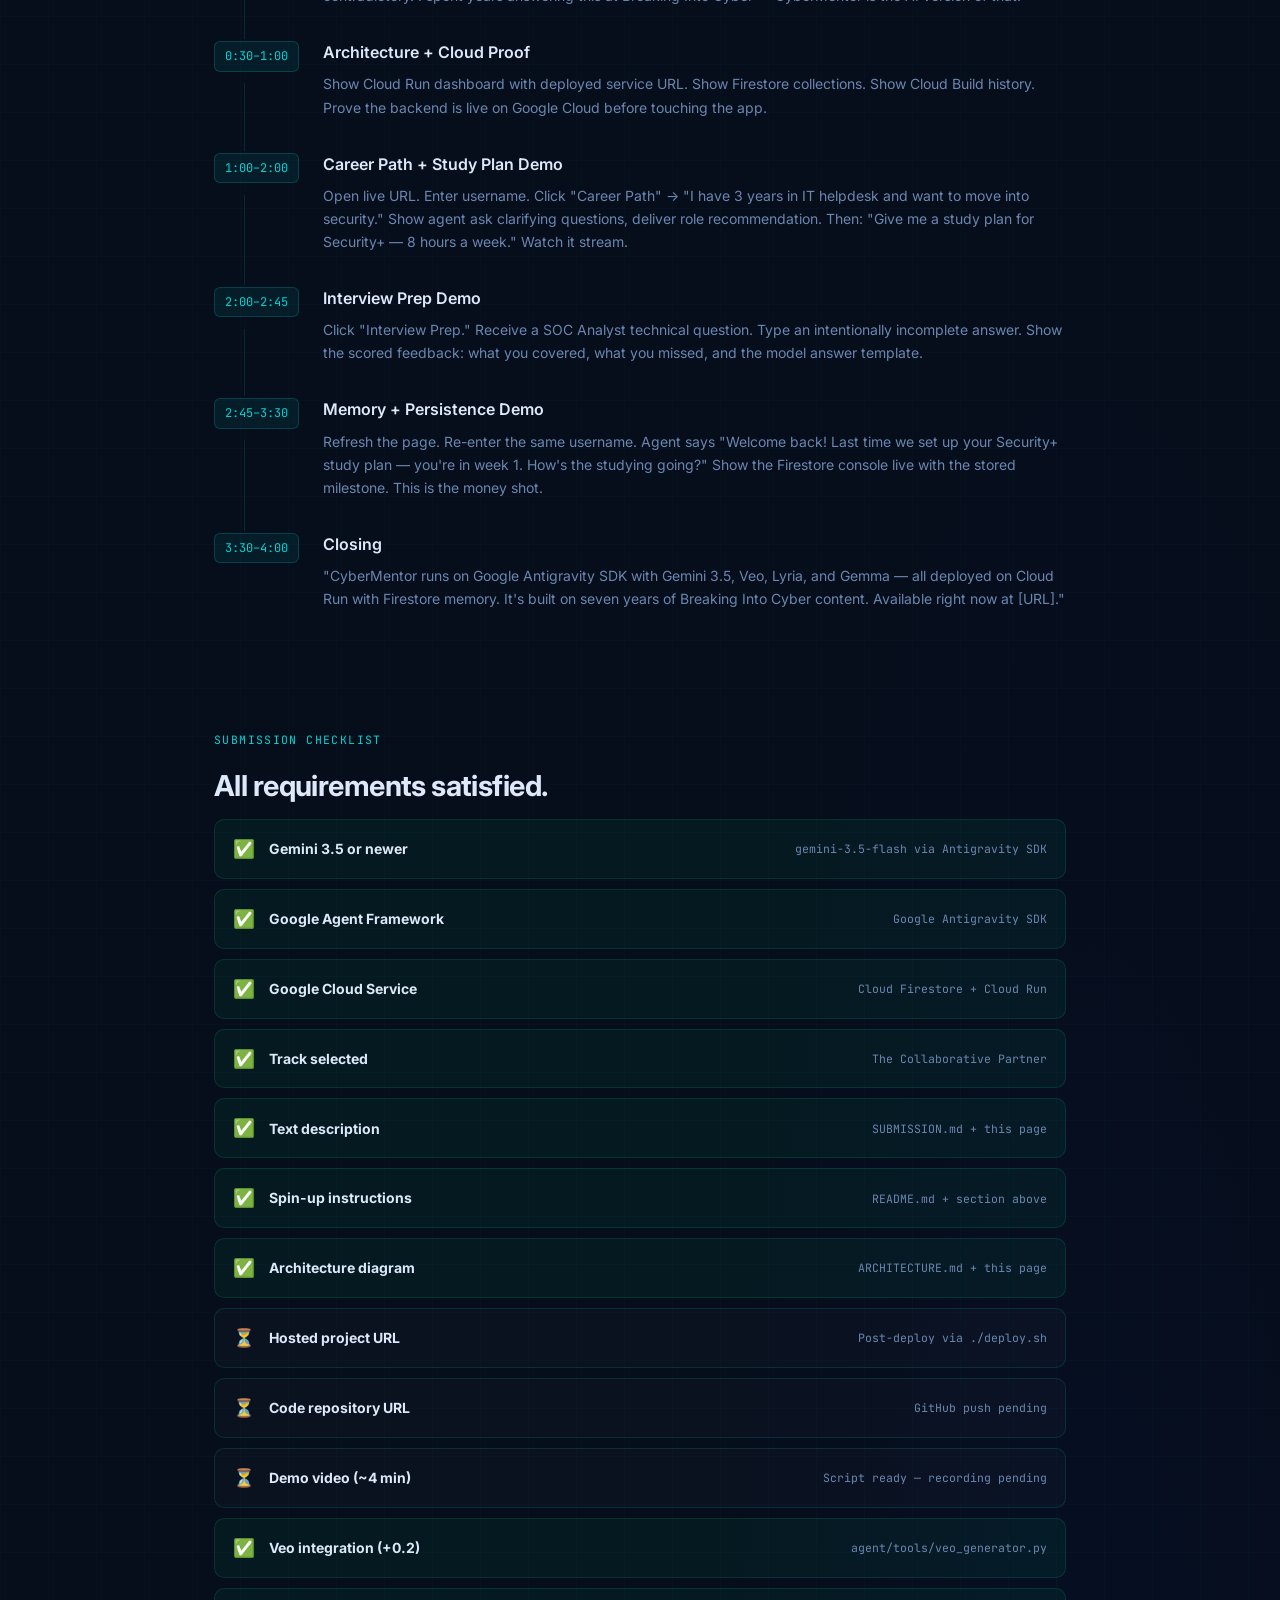
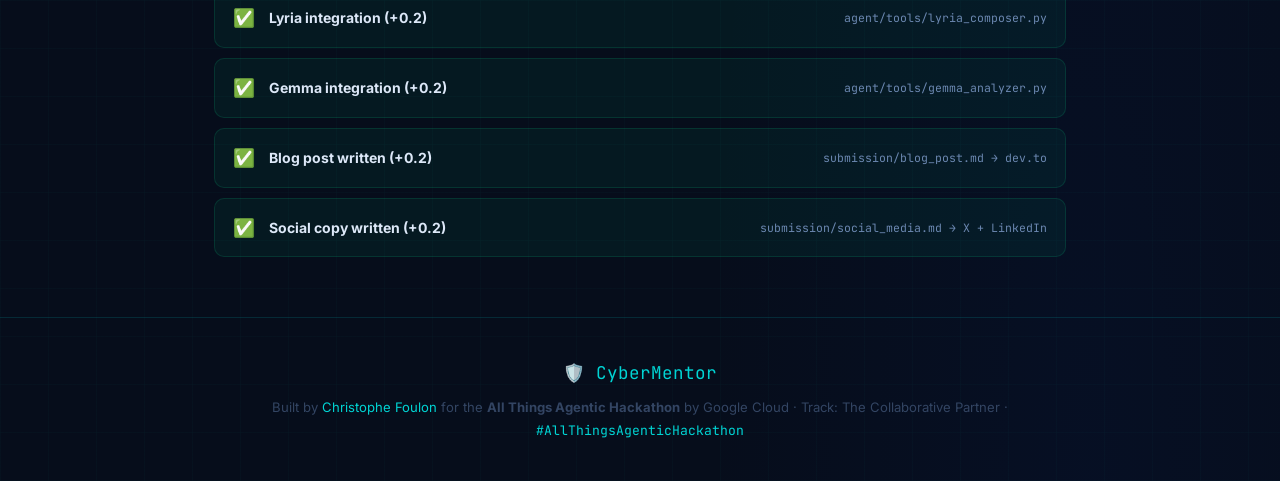
==== commit f000a473: "chore: update repository URL to cpfcoaching and refresh Firebase configuration and auth error messag" ====
--- a/submission/index.html
+++ b/submission/index.html
@@ -378,7 +378,7 @@
     <a href="https://cybermentor-1019457807345.us-central1.run.app" class="btn btn-primary">
       🚀 Live Demo
     </a>
-    <a href="https://github.com/christophe-foulon/cybermentor" class="btn btn-outline">
+    <a href="https://github.com/cpfcoaching/cybermentor" class="btn btn-outline">
       📦 GitHub Repo
     </a>
     <a href="https://breakingintocybersecurity.org" class="btn btn-outline" target="_blank" rel="noopener noreferrer">
@@ -617,7 +617,7 @@
     </div>
 
     <div class="code-block"><span class="comment"># 1. Clone the repository</span>
-<span class="cmd">git clone</span> <span class="str">https://github.com/christophe-foulon/cybermentor</span>
+<span class="cmd">git clone</span> <span class="str">https://github.com/cpfcoaching/cybermentor</span>
 <span class="cmd">cd</span> cybermentor
 
 <span class="comment"># 2. Create virtual environment</span>
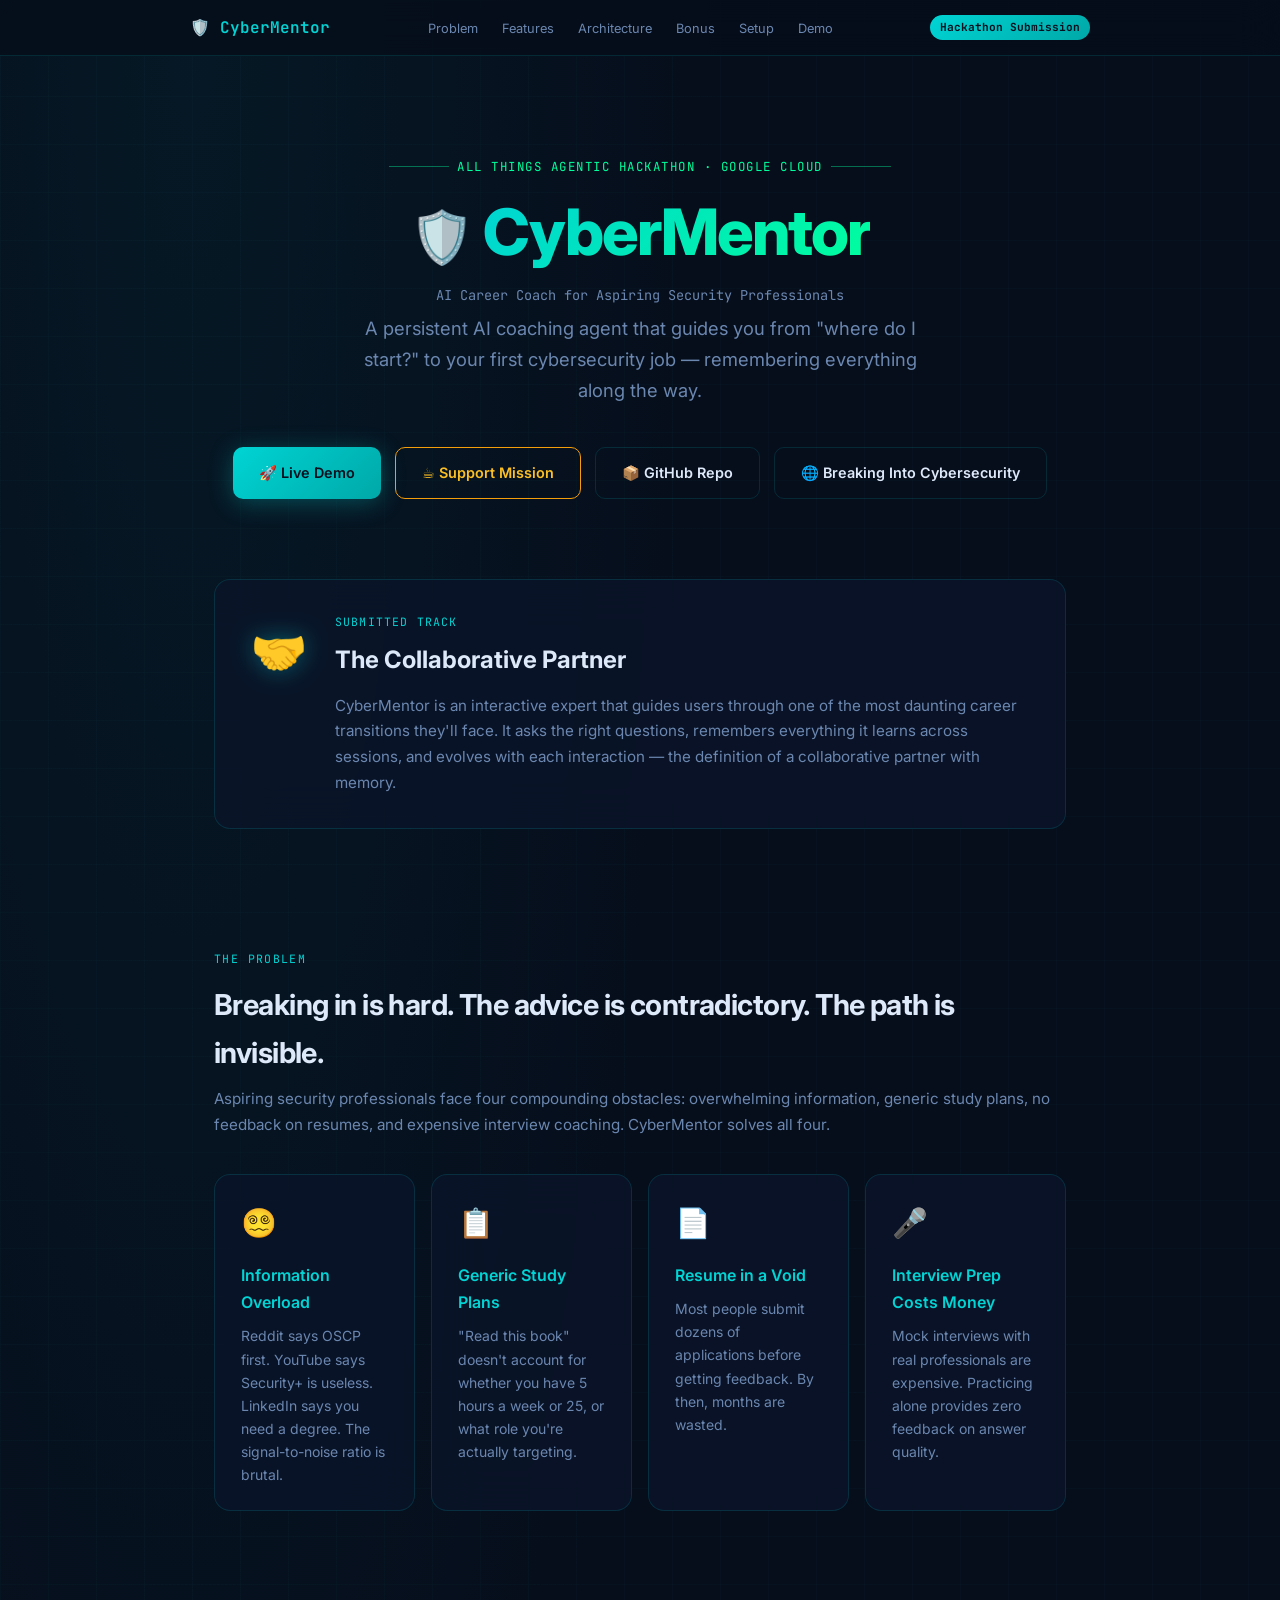
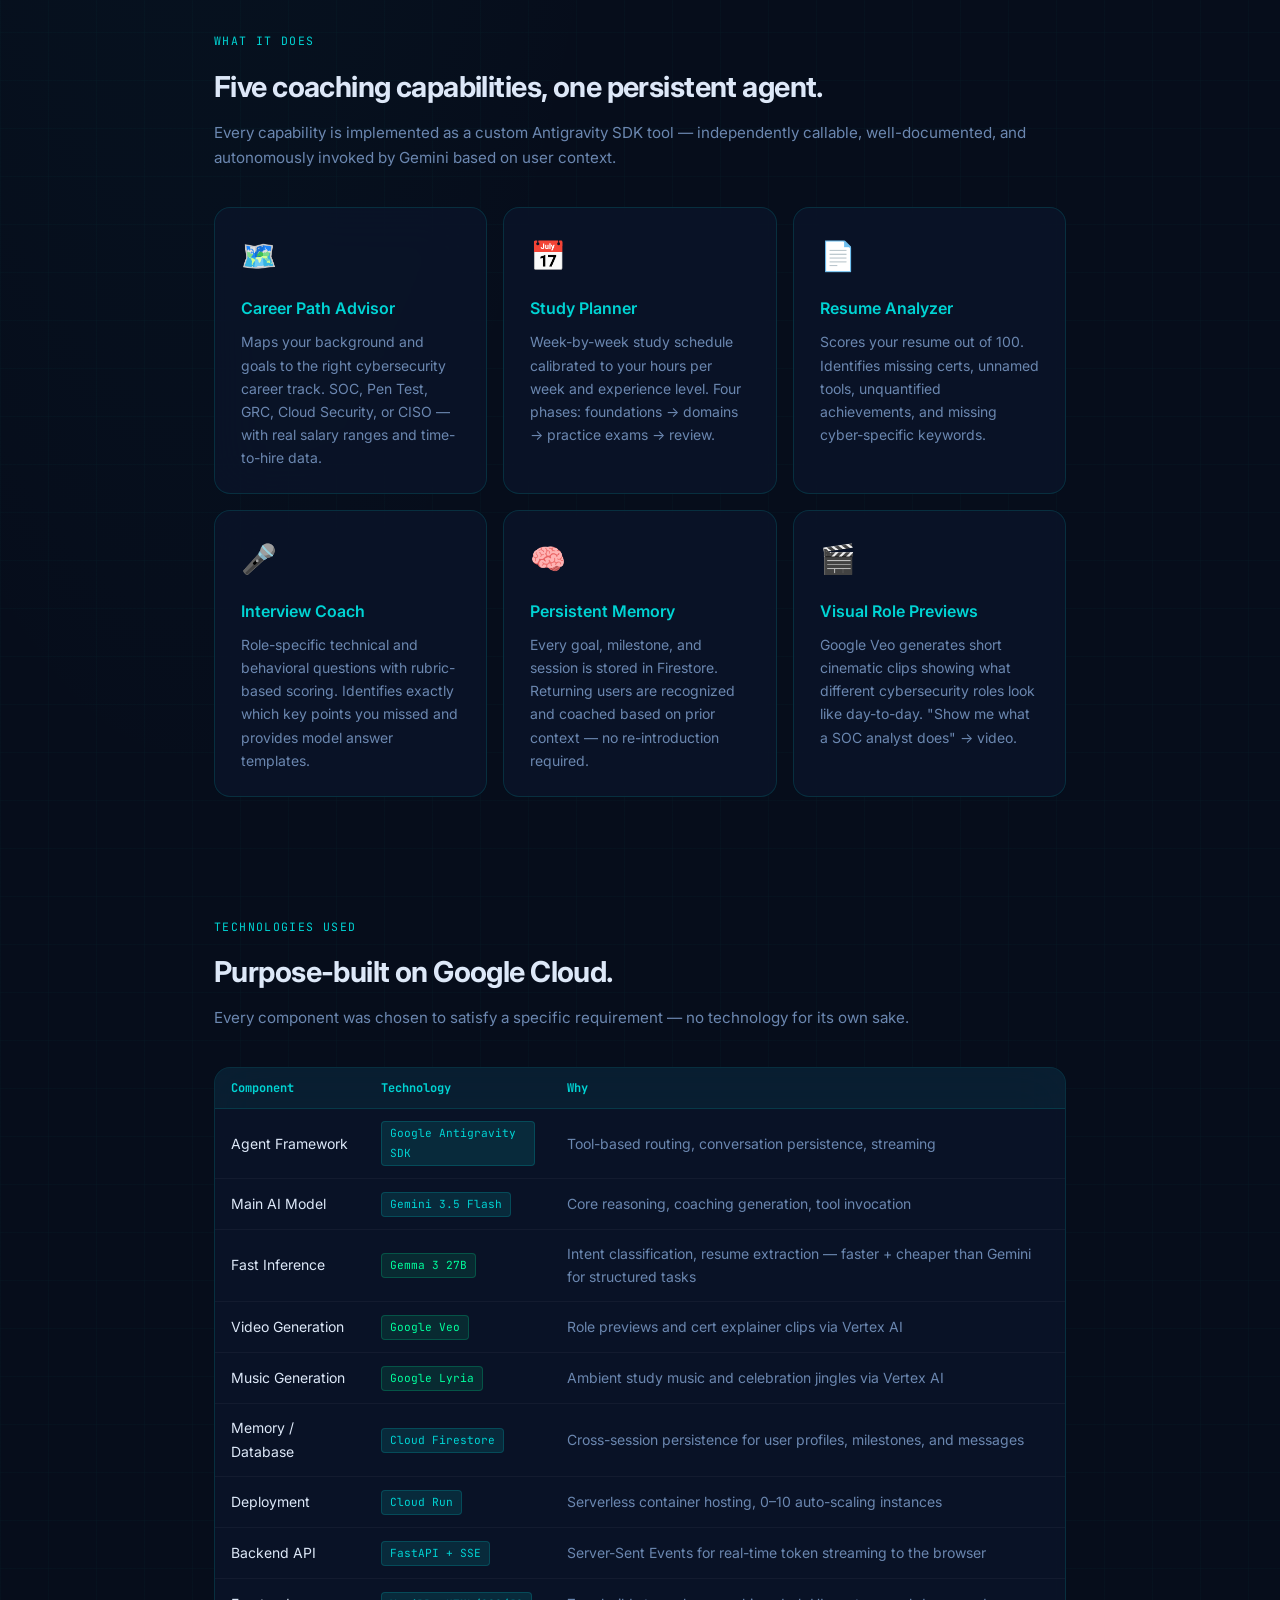
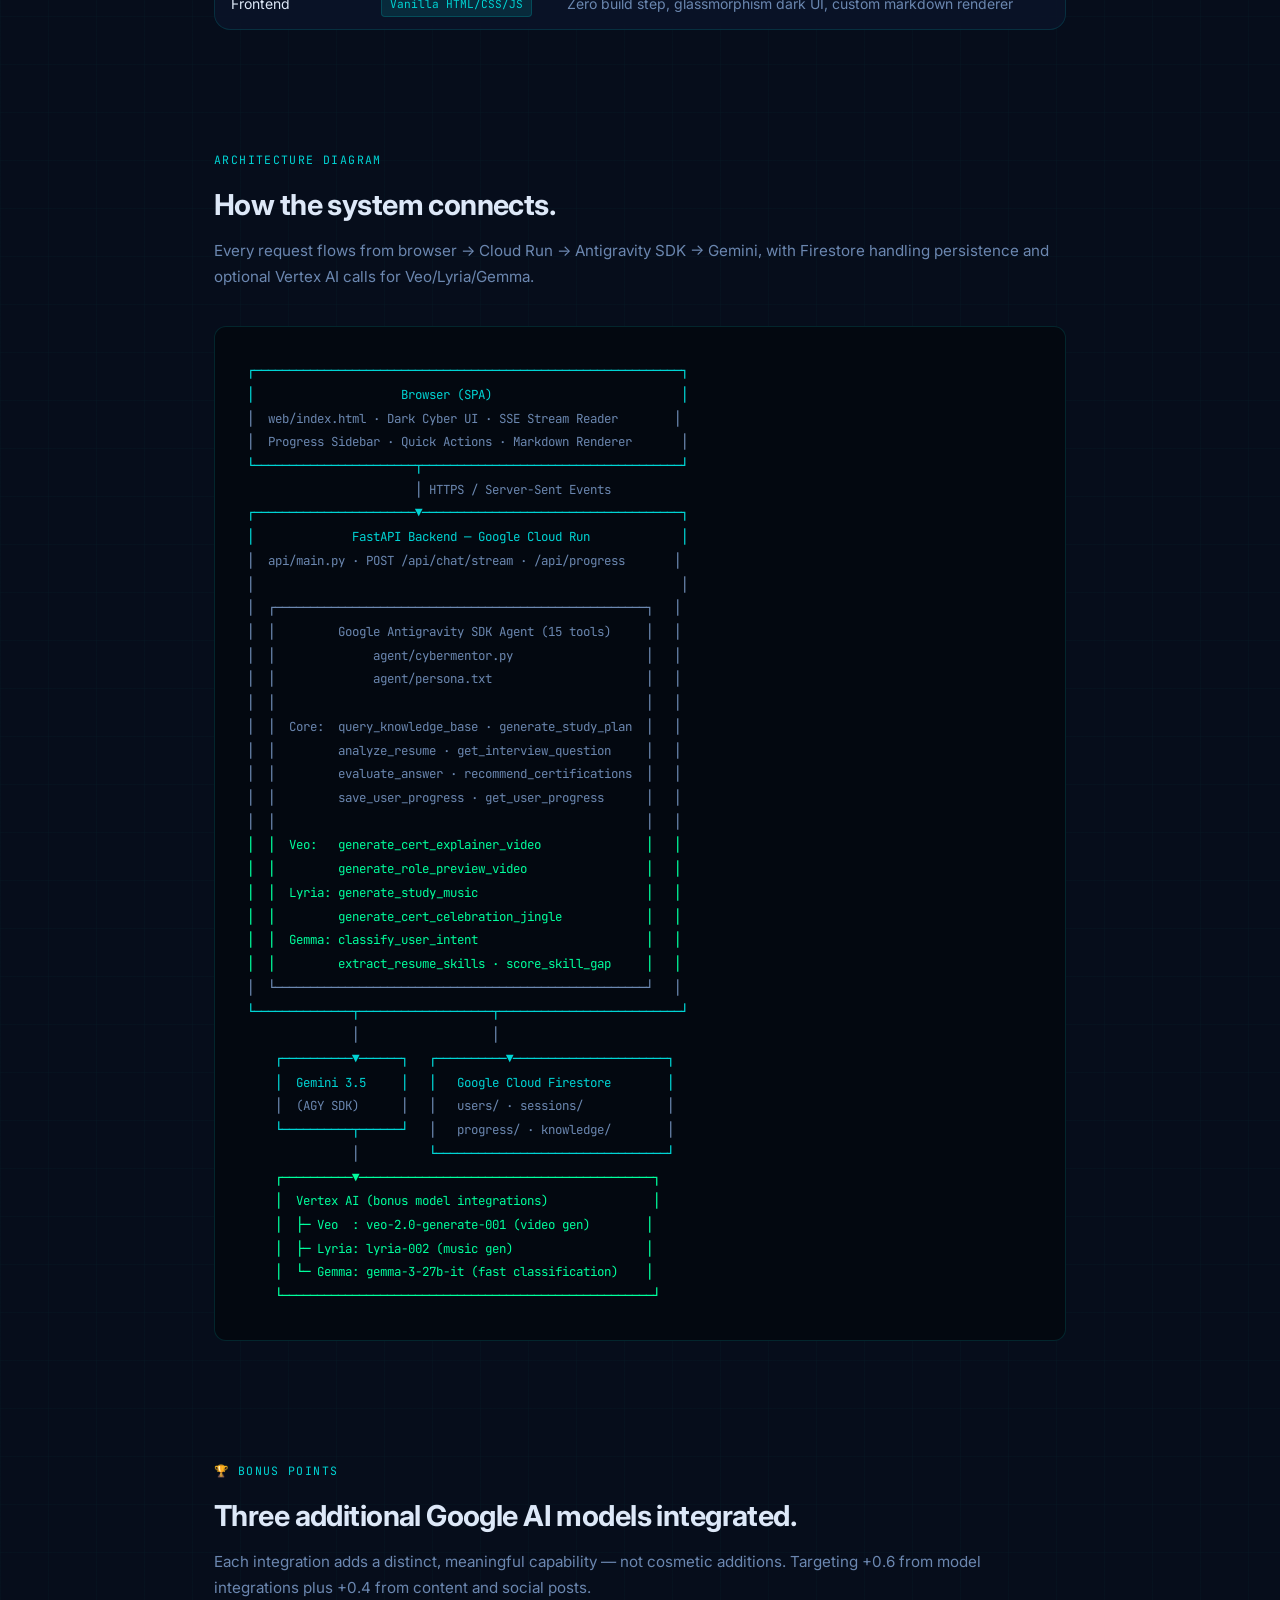
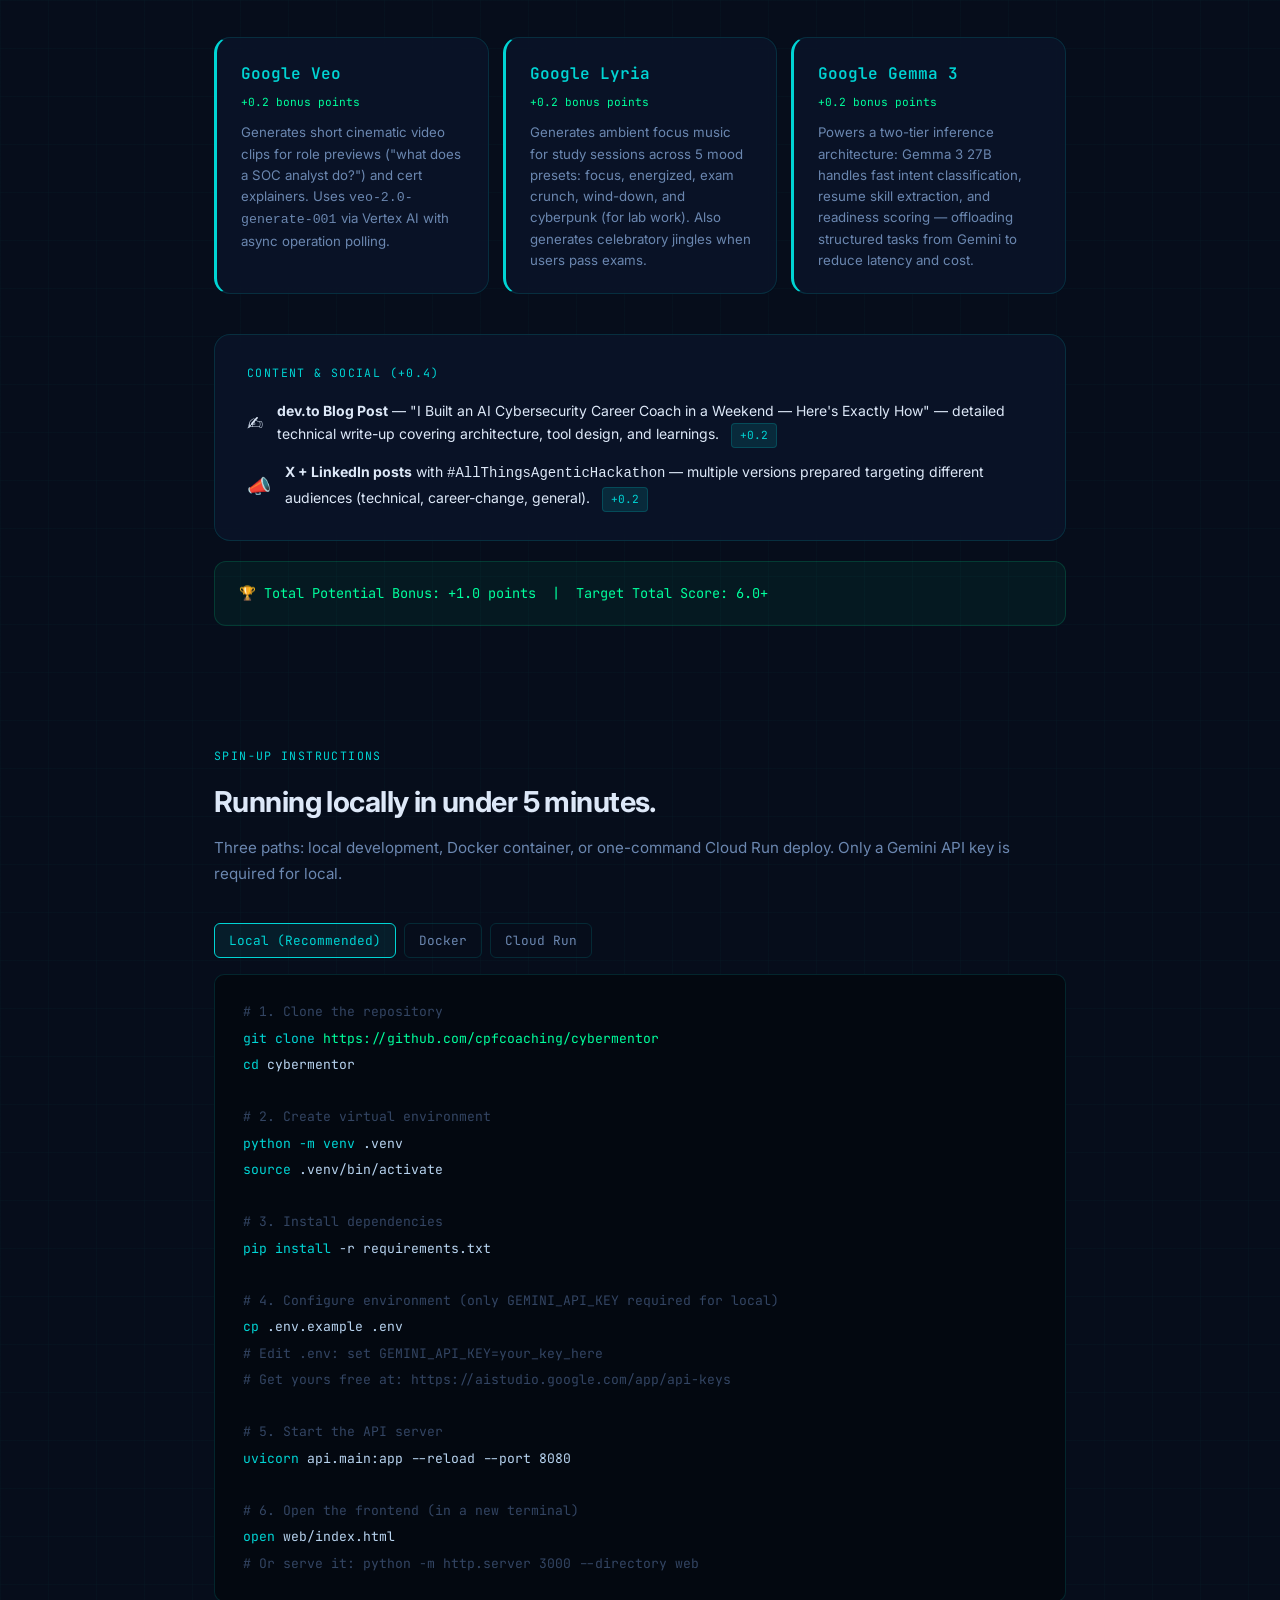
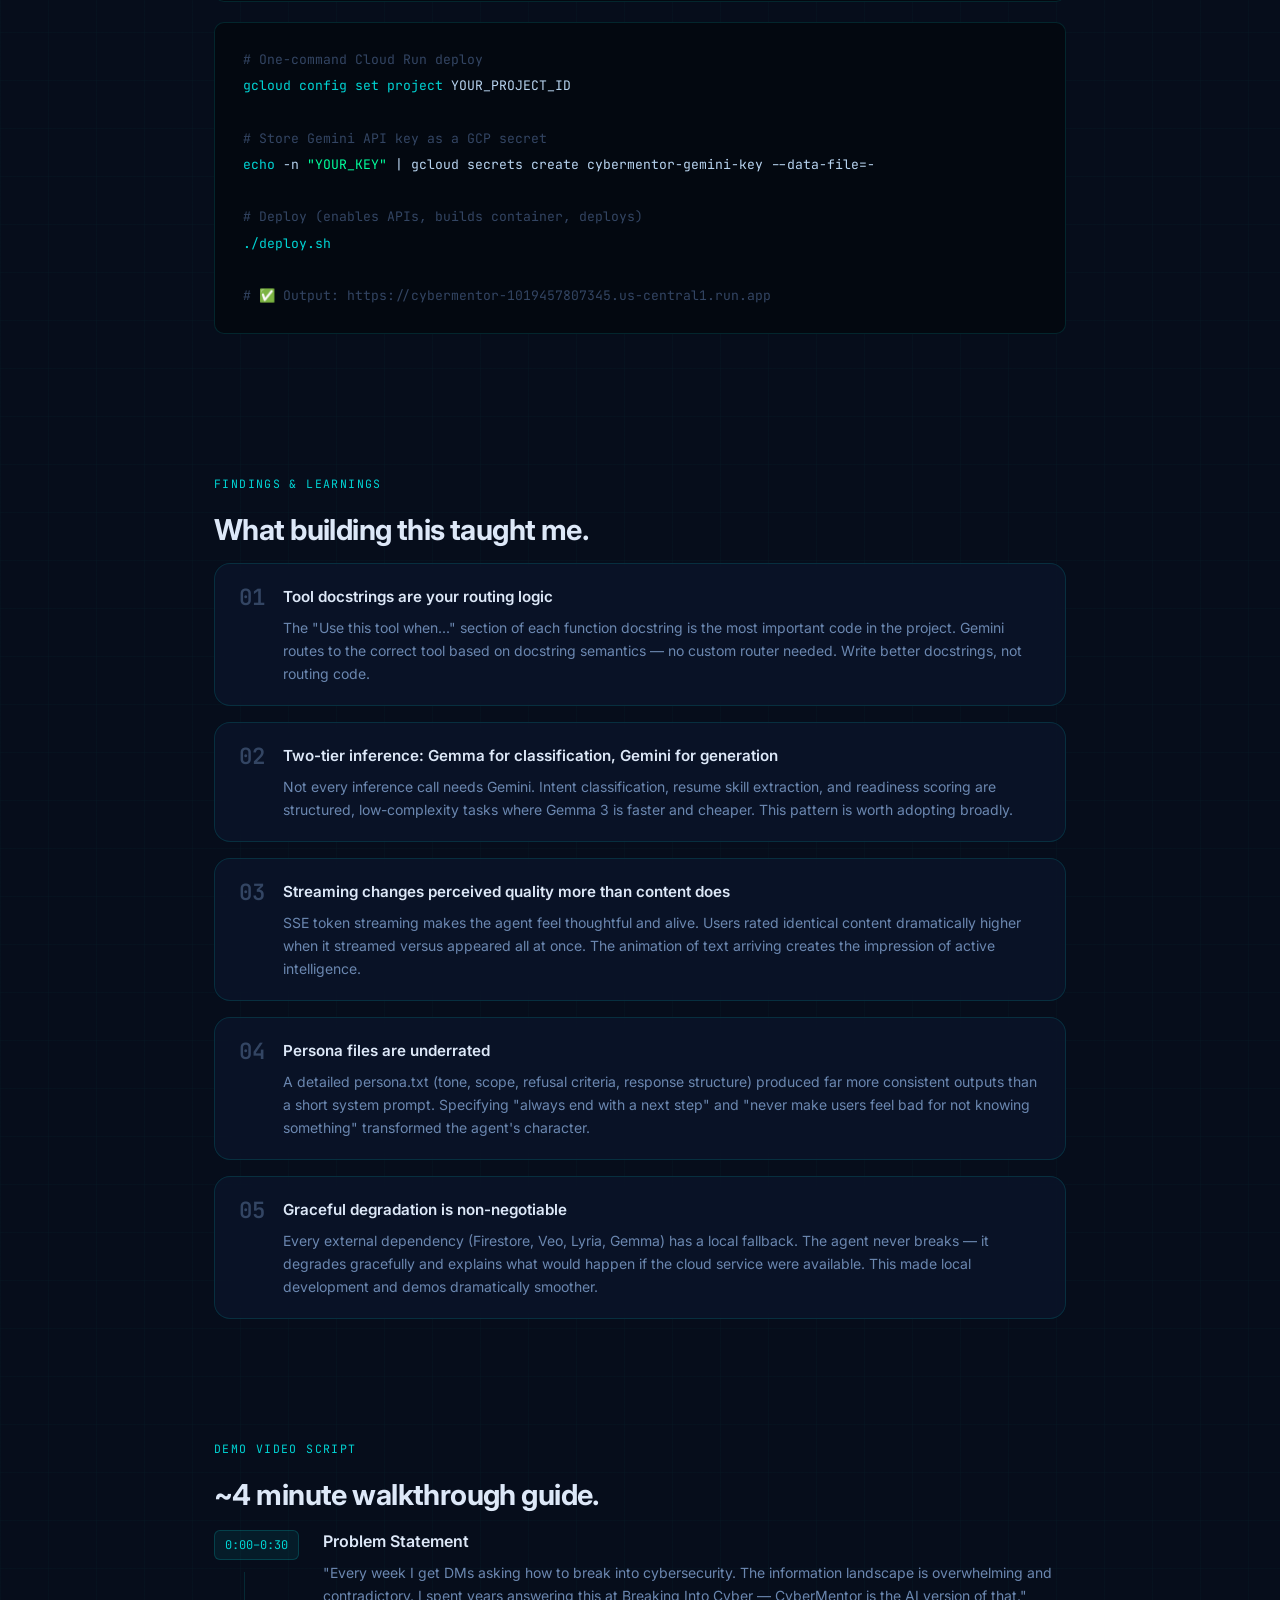
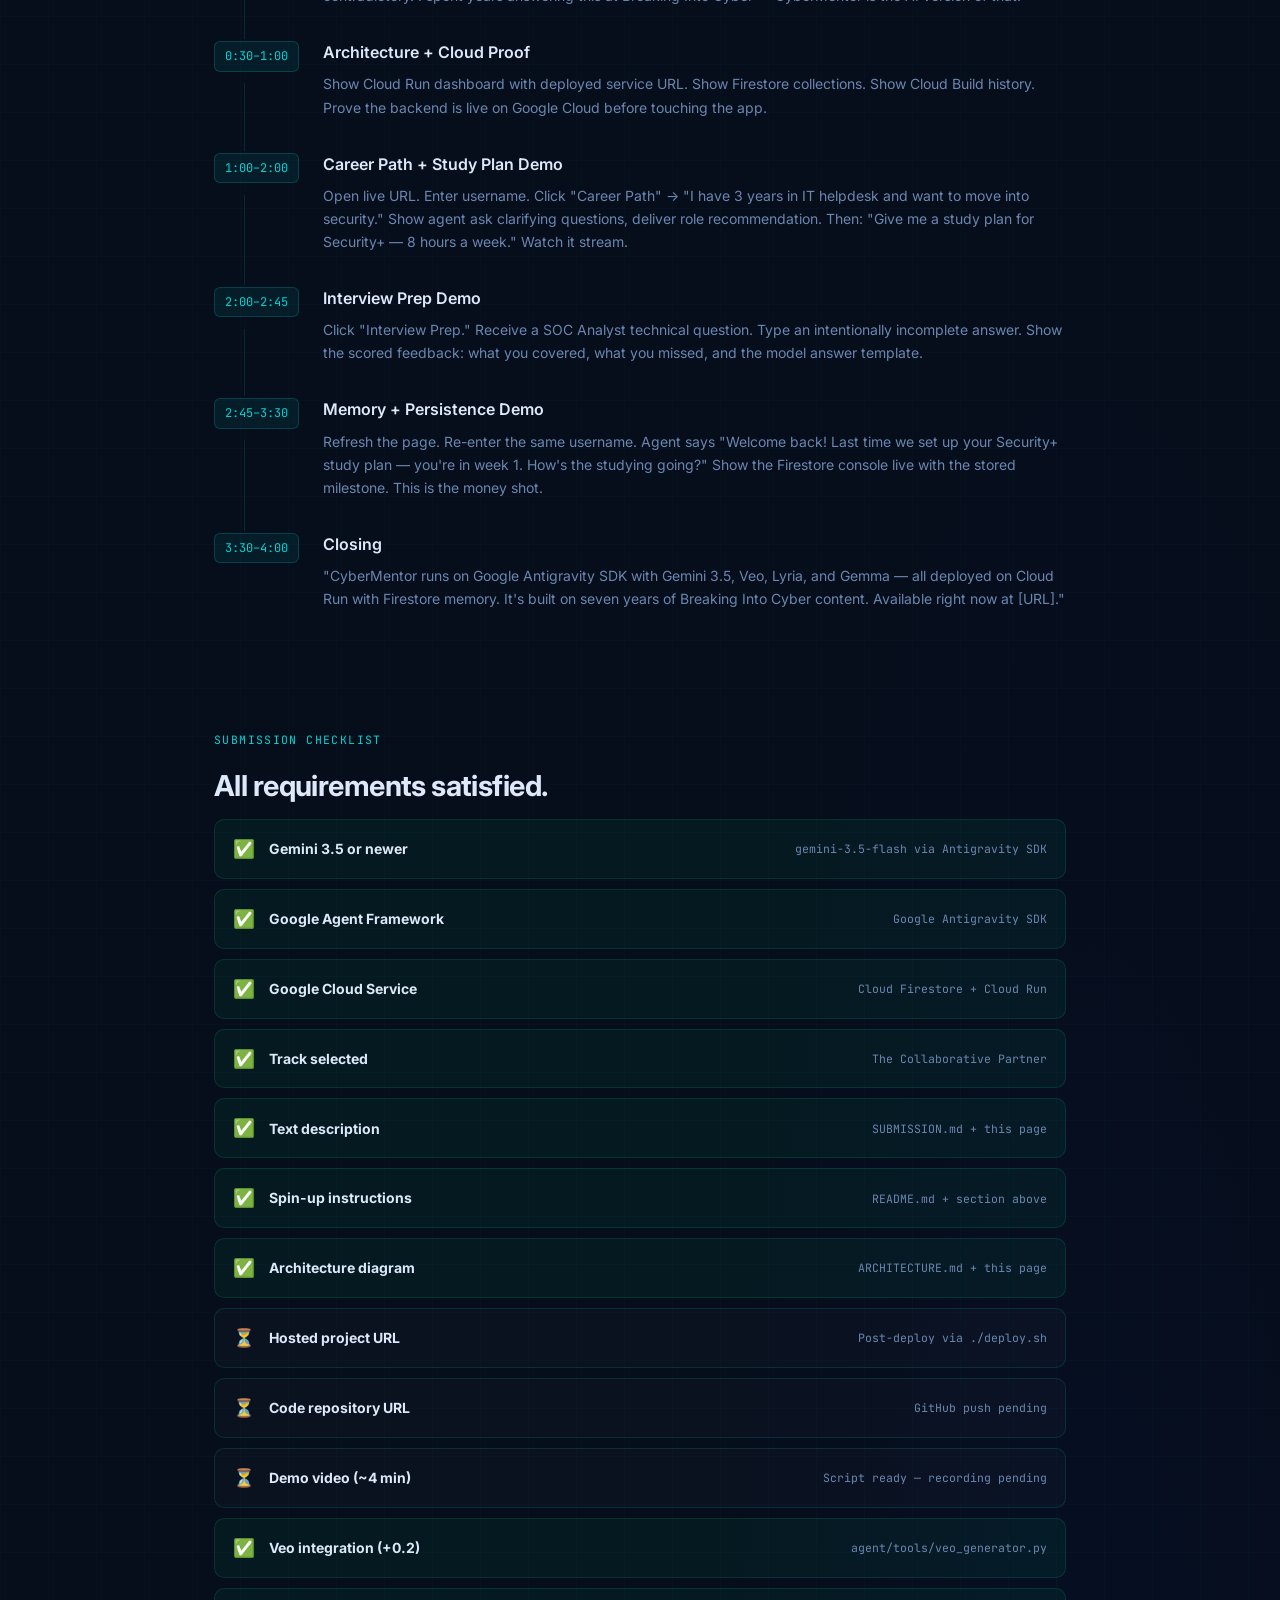
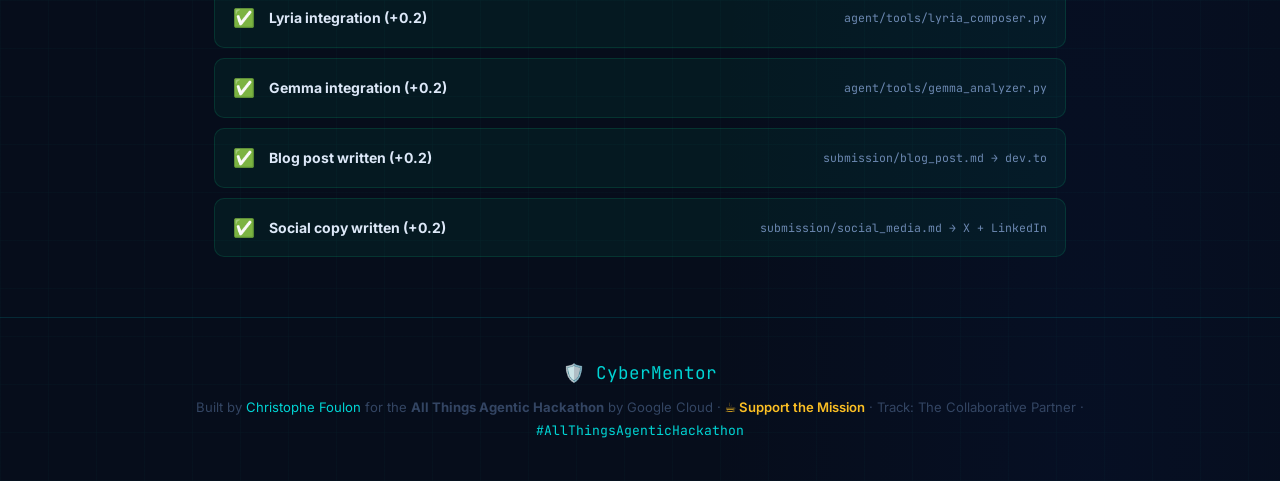
==== commit c4434c21: "feat(mission): add Buy Me a Coffee support links across web UI, agent citations, and submission page" ====
--- a/submission/index.html
+++ b/submission/index.html
@@ -40,6 +40,7 @@
     /* ── Shared ───────────────────────────── */
     .glass {
       background: var(--surface);
+      -webkit-backdrop-filter: blur(24px);
       backdrop-filter: blur(24px);
       border: 1px solid var(--border);
       border-radius: 16px;
@@ -56,6 +57,7 @@
     nav {
       position: sticky; top: 0; z-index: 100;
       background: rgba(6,13,27,.85);
+      -webkit-backdrop-filter: blur(20px);
       backdrop-filter: blur(20px);
       border-bottom: 1px solid var(--border);
       padding: 14px 24px;
@@ -377,6 +379,9 @@
   <div class="hero-cta">
     <a href="https://cybermentor-1019457807345.us-central1.run.app" class="btn btn-primary">
       🚀 Live Demo
+    </a>
+    <a href="https://www.buymeacoffee.com/cpf_coaching" class="btn btn-outline" target="_blank" rel="noopener noreferrer" style="border-color: #f59e0b; color: #fbbf24;">
+      ☕ Support Mission
     </a>
     <a href="https://github.com/cpfcoaching/cybermentor" class="btn btn-outline">
       📦 GitHub Repo
@@ -781,6 +786,7 @@
     <p class="footer-meta">
       Built by <a href="https://breakingintocybersecurity.org" target="_blank" rel="noopener noreferrer">Christophe Foulon</a> for the
       <strong>All Things Agentic Hackathon</strong> by Google Cloud ·
+      <a href="https://www.buymeacoffee.com/cpf_coaching" target="_blank" rel="noopener noreferrer" style="color: #fbbf24; font-weight: 600;">☕ Support the Mission</a> ·
       Track: The Collaborative Partner ·
       <span class="mono" style="color:var(--cyan)">#AllThingsAgenticHackathon</span>
     </p>
